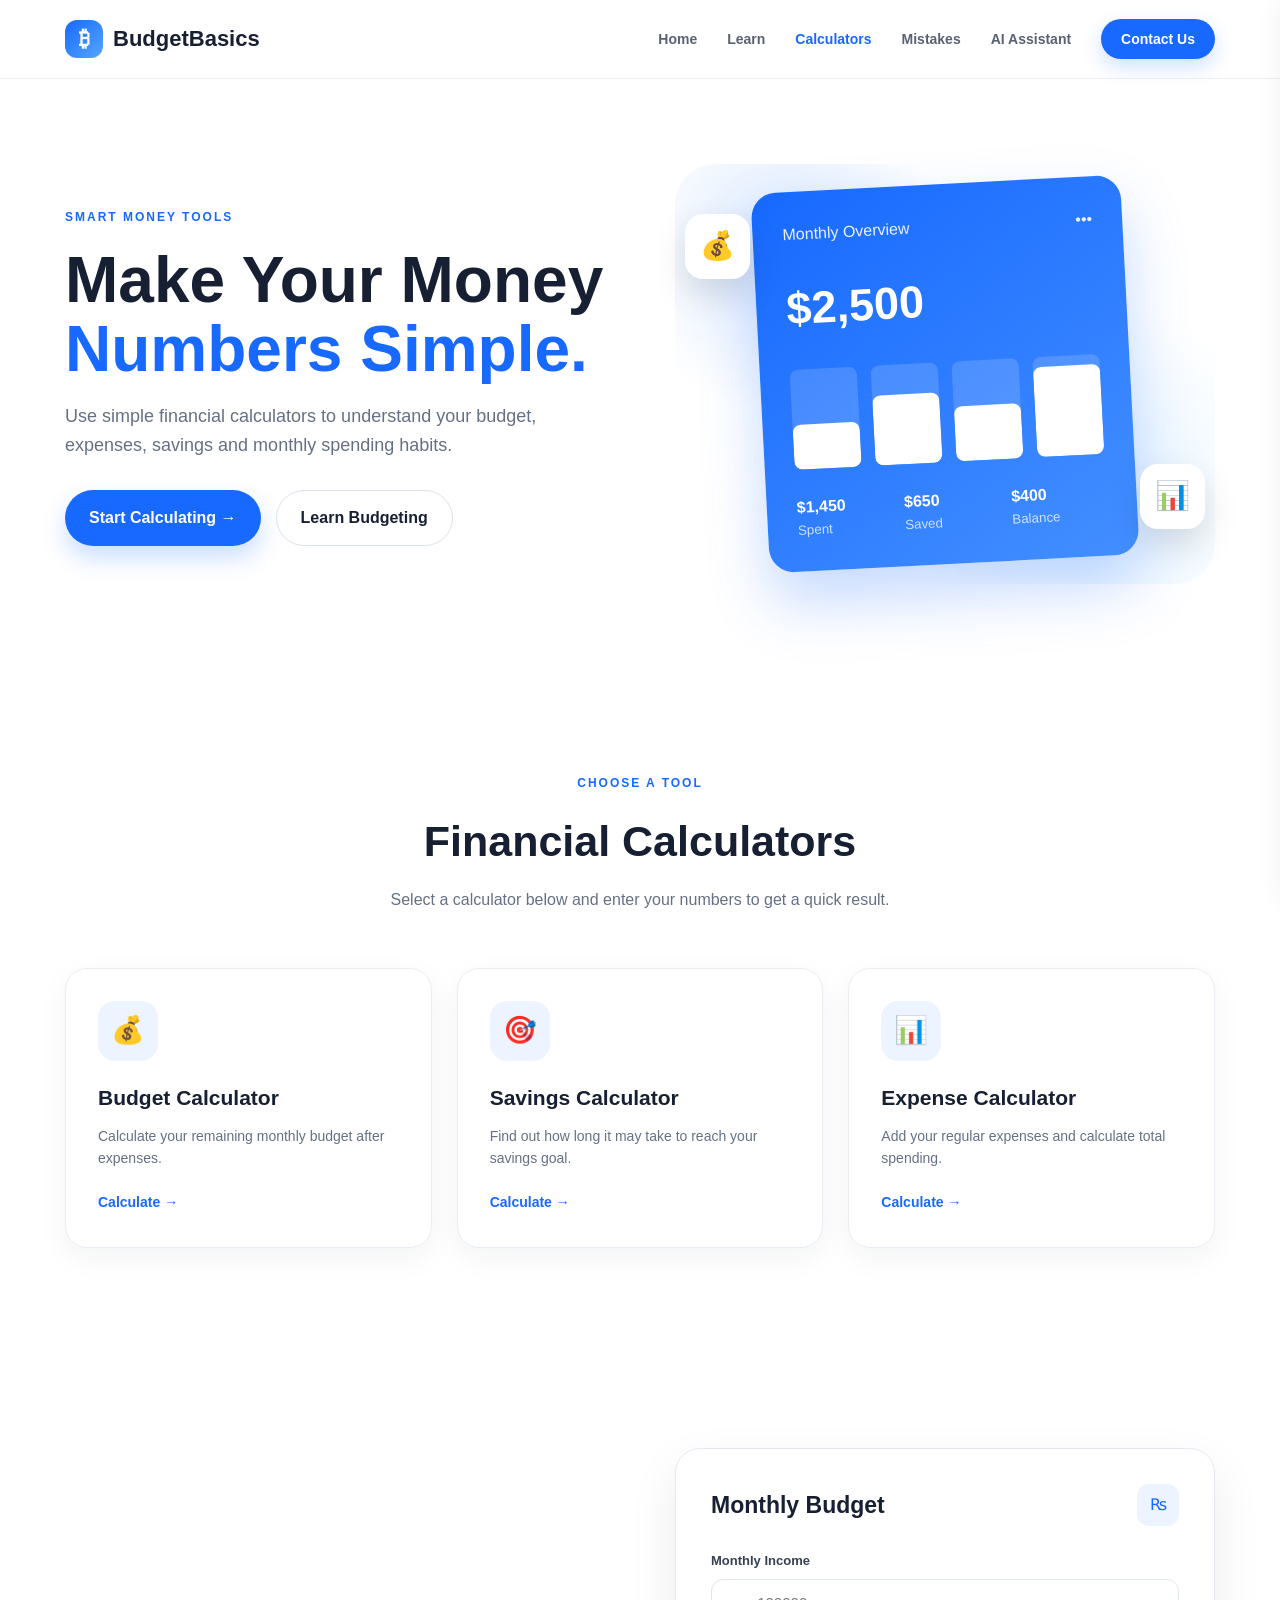
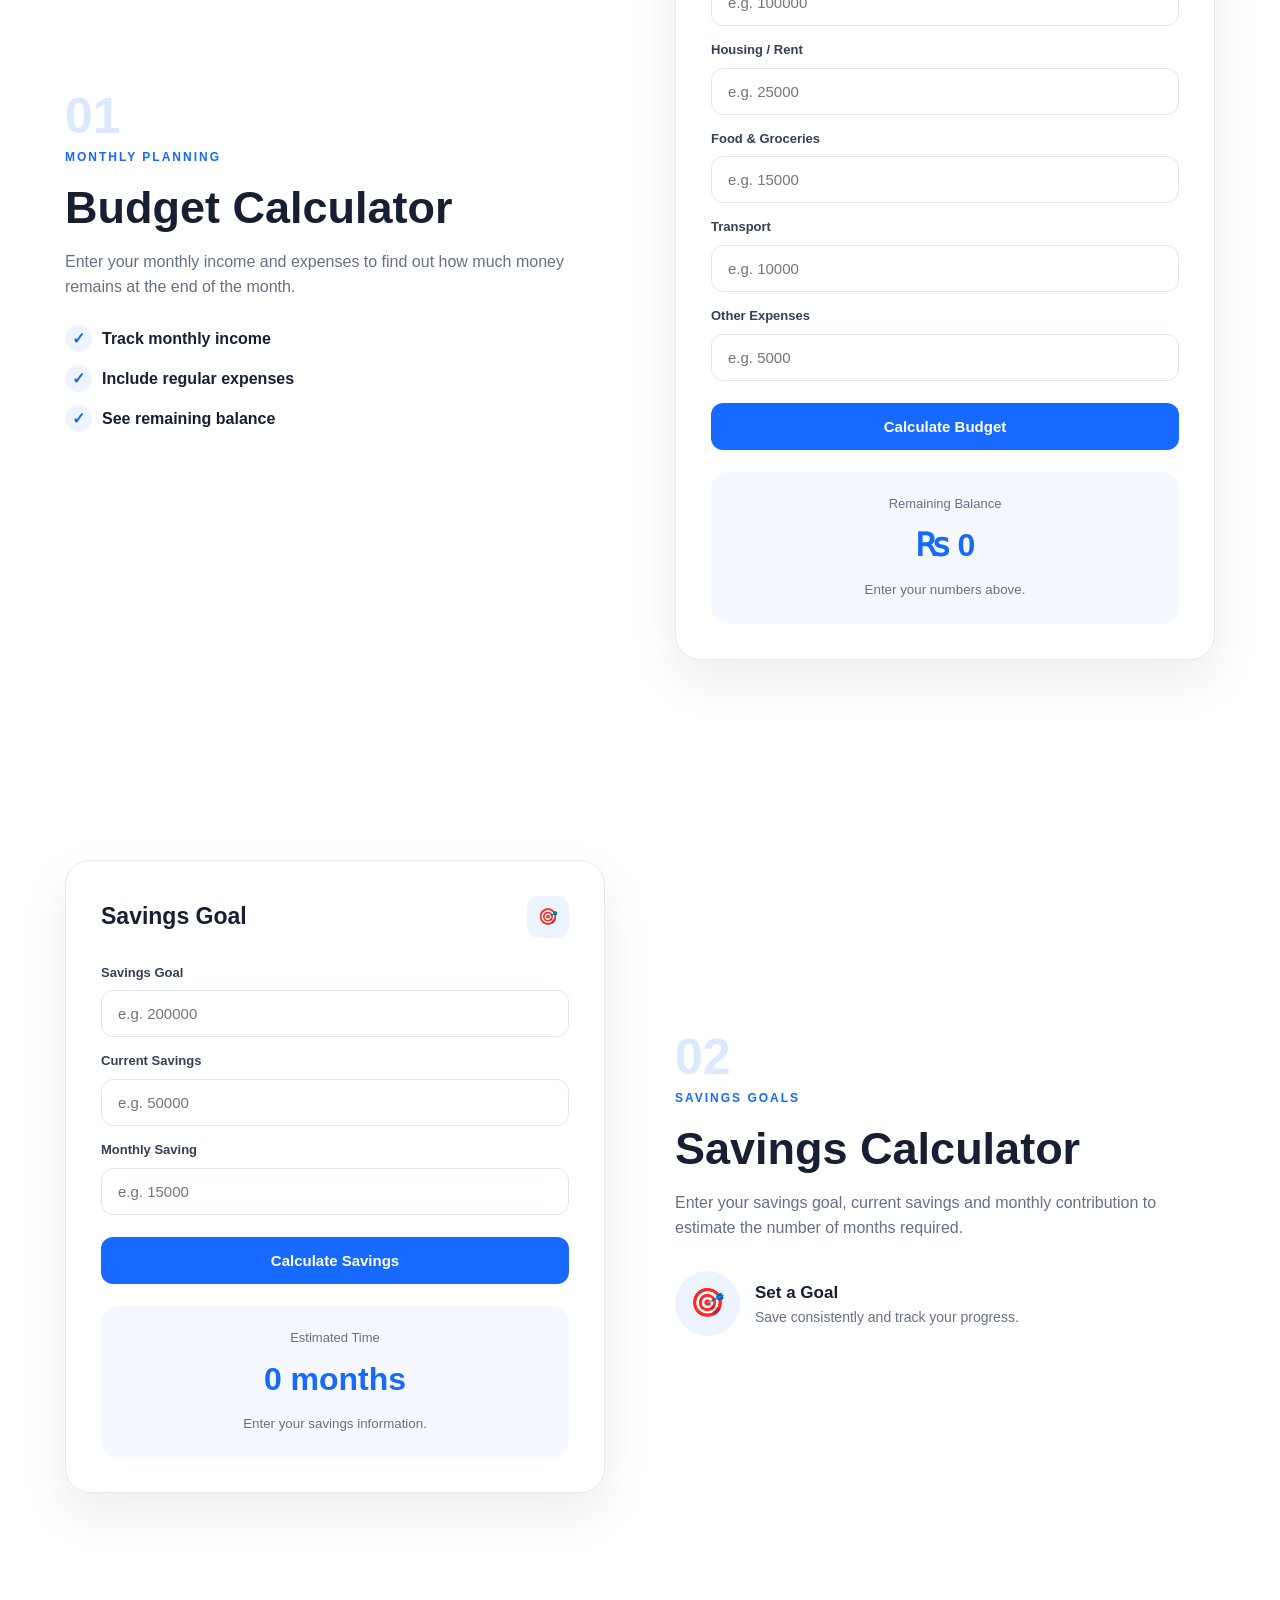
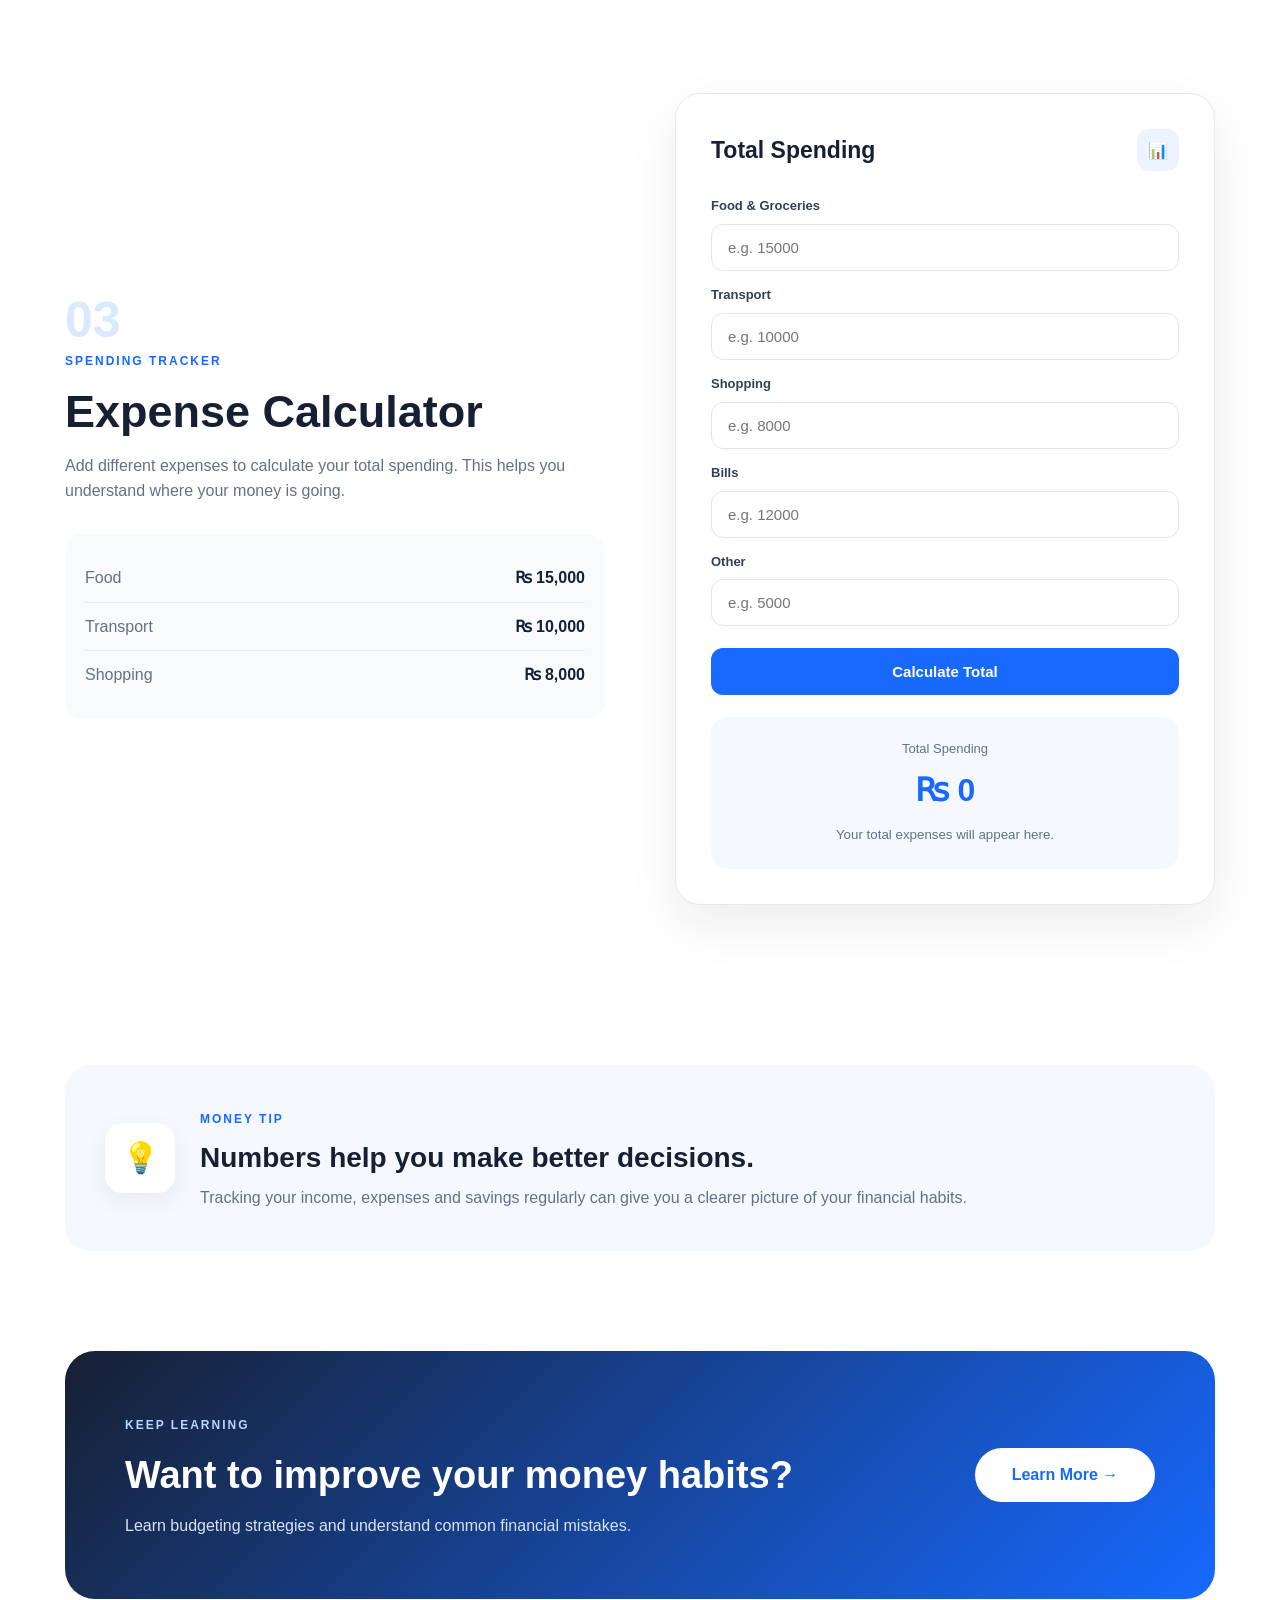
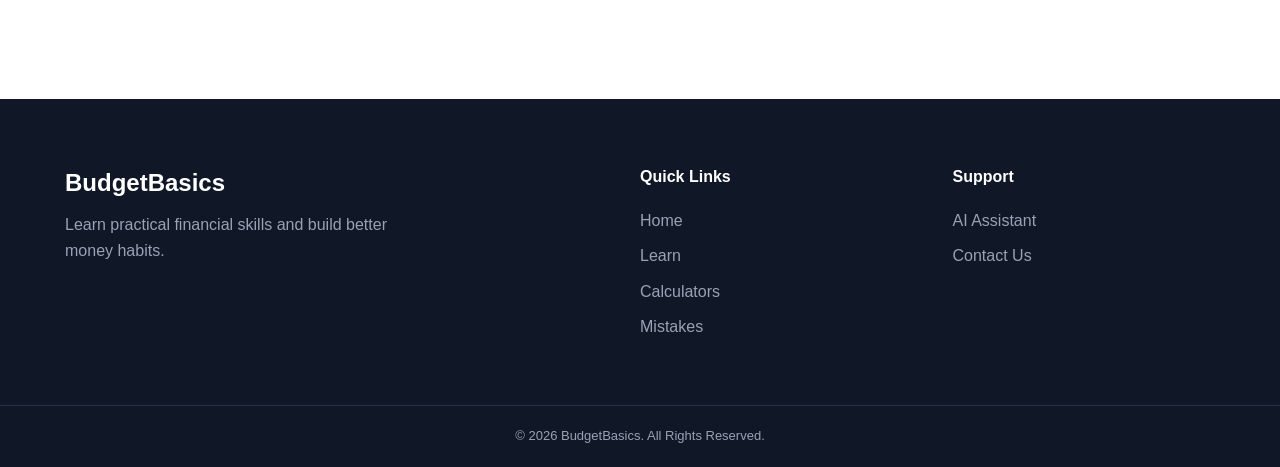
==== calculators.html @ d76d0cd7 "Add files via upload" ====
<!DOCTYPE html>
<html lang="en">
<head>
    <meta charset="UTF-8">
    <meta name="viewport" content="width=device-width, initial-scale=1.0">

    <title>Calculators | BudgetBasics</title>

    <link rel="stylesheet" href="calculators.css">
</head>

<body>

<!-- ================= NAVBAR ================= -->

<header class="header">

    <nav class="navbar">

        <a href="index.html" class="logo">
            <span class="logo-icon">₿</span>
            <span>BudgetBasics</span>
        </a>

        <ul class="nav-links">

            <li>
                <a href="index.html">Home</a>
            </li>

            <li>
                <a href="learn.html">Learn</a>
            </li>

            <li>
                <a href="calculators.html" class="active">Calculators</a>
            </li>

            <li>
                <a href="mistakes.html">Mistakes</a>
            </li>

            <li>
                <a href="ai-assistant.html">AI Assistant</a>
            </li>

            <li>
                <a href="contact.html" class="nav-btn">
                    Contact Us
                </a>
            </li>

        </ul>

        <button class="menu-toggle" id="menuToggle">
            ☰
        </button>

    </nav>

</header>


<!-- ================= MOBILE SIDEBAR ================= -->

<div class="sidebar-overlay" id="sidebarOverlay"></div>

<aside class="sidebar" id="sidebar">

    <div class="sidebar-header">

        <h2>BudgetBasics</h2>

        <button id="closeSidebar">
            ×
        </button>

    </div>

    <ul class="sidebar-links">

        <li>
            <a href="index.html">
                <span>Home</span>
                <span>›</span>
            </a>
        </li>

        <li>
            <a href="learn.html">
                <span>Learn Budgeting</span>
                <span>›</span>
            </a>
        </li>

        <li>
            <a href="calculators.html">
                <span>Calculators</span>
                <span>›</span>
            </a>
        </li>

        <li>
            <a href="mistakes.html">
                <span>Money Mistakes</span>
                <span>›</span>
            </a>
        </li>

        <li>
            <a href="ai-assistant.html">
                <span>AI Assistant</span>
                <span>›</span>
            </a>
        </li>

        <li>
            <a href="contact.html">
                <span>Contact Us</span>
                <span>›</span>
            </a>
        </li>

    </ul>

</aside>


<!-- ================= HERO ================= -->

<section class="calculator-hero">

    <div class="hero-text">

        <span class="eyebrow">
            SMART MONEY TOOLS
        </span>

        <h1>
            Make Your Money
            <span>Numbers Simple.</span>
        </h1>

        <p>
            Use simple financial calculators to understand your
            budget, expenses, savings and monthly spending habits.
        </p>

        <div class="hero-buttons">

            <a href="#budgetCalculator" class="primary-btn">
                Start Calculating →
            </a>

            <a href="learn.html" class="secondary-btn">
                Learn Budgeting
            </a>

        </div>

    </div>


    <div class="hero-visual">

        <div class="calculator-card">

            <div class="calc-top">
                <span>Monthly Overview</span>
                <span>•••</span>
            </div>

            <div class="calc-amount">
                $2,500
            </div>

            <div class="mini-bars">

                <div>
                    <span></span>
                </div>

                <div>
                    <span></span>
                </div>

                <div>
                    <span></span>
                </div>

                <div>
                    <span></span>
                </div>

            </div>

            <div class="calc-summary">

                <div>
                    <strong>$1,450</strong>
                    <small>Spent</small>
                </div>

                <div>
                    <strong>$650</strong>
                    <small>Saved</small>
                </div>

                <div>
                    <strong>$400</strong>
                    <small>Balance</small>
                </div>

            </div>

        </div>

        <div class="floating-icon icon-one">
            💰
        </div>

        <div class="floating-icon icon-two">
            📊
        </div>

    </div>

</section>


<!-- ================= CALCULATOR NAV ================= -->

<section class="calculator-intro">

    <div class="section-title">

        <span>CHOOSE A TOOL</span>

        <h2>
            Financial Calculators
        </h2>

        <p>
            Select a calculator below and enter your numbers
            to get a quick result.
        </p>

    </div>


    <div class="tool-grid">

        <a href="#budgetCalculator" class="tool-card">

            <div class="tool-icon">
                💰
            </div>

            <h3>Budget Calculator</h3>

            <p>
                Calculate your remaining monthly budget after expenses.
            </p>

            <span>Calculate →</span>

        </a>


        <a href="#savingsCalculator" class="tool-card">

            <div class="tool-icon">
                🎯
            </div>

            <h3>Savings Calculator</h3>

            <p>
                Find out how long it may take to reach your savings goal.
            </p>

            <span>Calculate →</span>

        </a>


        <a href="#expenseCalculator" class="tool-card">

            <div class="tool-icon">
                📊
            </div>

            <h3>Expense Calculator</h3>

            <p>
                Add your regular expenses and calculate total spending.
            </p>

            <span>Calculate →</span>

        </a>

    </div>

</section>


<!-- ================= BUDGET CALCULATOR ================= -->

<section class="calculator-section" id="budgetCalculator">

    <div class="calculator-info">

        <span class="number">
            01
        </span>

        <span class="category">
            MONTHLY PLANNING
        </span>

        <h2>
            Budget Calculator
        </h2>

        <p>
            Enter your monthly income and expenses to find out
            how much money remains at the end of the month.
        </p>

        <div class="info-points">

            <div>
                <span>✓</span>
                Track monthly income
            </div>

            <div>
                <span>✓</span>
                Include regular expenses
            </div>

            <div>
                <span>✓</span>
                See remaining balance
            </div>

        </div>

    </div>


    <div class="calculator-box">

        <div class="box-heading">
            <h3>Monthly Budget</h3>
            <span>₨</span>
        </div>


        <label>
            Monthly Income
        </label>

        <input
            type="number"
            id="income"
            placeholder="e.g. 100000"
            min="0"
        >


        <label>
            Housing / Rent
        </label>

        <input
            type="number"
            id="housing"
            placeholder="e.g. 25000"
            min="0"
        >


        <label>
            Food & Groceries
        </label>

        <input
            type="number"
            id="food"
            placeholder="e.g. 15000"
            min="0"
        >


        <label>
            Transport
        </label>

        <input
            type="number"
            id="transport"
            placeholder="e.g. 10000"
            min="0"
        >


        <label>
            Other Expenses
        </label>

        <input
            type="number"
            id="other"
            placeholder="e.g. 5000"
            min="0"
        >


        <button class="calculate-btn" id="budgetBtn">
            Calculate Budget
        </button>


        <div class="result-box" id="budgetResult">

            <span>Remaining Balance</span>

            <strong id="remainingAmount">
                ₨ 0
            </strong>

            <small id="budgetMessage">
                Enter your numbers above.
            </small>

        </div>

    </div>

</section>


<!-- ================= SAVINGS CALCULATOR ================= -->

<section class="calculator-section reverse" id="savingsCalculator">

    <div class="calculator-info">

        <span class="number">
            02
        </span>

        <span class="category">
            SAVINGS GOALS
        </span>

        <h2>
            Savings Calculator
        </h2>

        <p>
            Enter your savings goal, current savings and monthly
            contribution to estimate the number of months required.
        </p>

        <div class="goal-display">

            <div class="goal-circle">
                🎯
            </div>

            <div>
                <strong>Set a Goal</strong>
                <p>
                    Save consistently and track your progress.
                </p>
            </div>

        </div>

    </div>


    <div class="calculator-box">

        <div class="box-heading">
            <h3>Savings Goal</h3>
            <span>🎯</span>
        </div>


        <label>
            Savings Goal
        </label>

        <input
            type="number"
            id="savingGoal"
            placeholder="e.g. 200000"
            min="0"
        >


        <label>
            Current Savings
        </label>

        <input
            type="number"
            id="currentSavings"
            placeholder="e.g. 50000"
            min="0"
        >


        <label>
            Monthly Saving
        </label>

        <input
            type="number"
            id="monthlySaving"
            placeholder="e.g. 15000"
            min="0"
        >


        <button class="calculate-btn" id="savingBtn">
            Calculate Savings
        </button>


        <div class="result-box">

            <span>Estimated Time</span>

            <strong id="savingResult">
                0 months
            </strong>

            <small id="savingMessage">
                Enter your savings information.
            </small>

        </div>

    </div>

</section>


<!-- ================= EXPENSE CALCULATOR ================= -->

<section class="calculator-section" id="expenseCalculator">

    <div class="calculator-info">

        <span class="number">
            03
        </span>

        <span class="category">
            SPENDING TRACKER
        </span>

        <h2>
            Expense Calculator
        </h2>

        <p>
            Add different expenses to calculate your total spending.
            This helps you understand where your money is going.
        </p>

        <div class="expense-preview">

            <div>
                <span>Food</span>
                <strong>₨ 15,000</strong>
            </div>

            <div>
                <span>Transport</span>
                <strong>₨ 10,000</strong>
            </div>

            <div>
                <span>Shopping</span>
                <strong>₨ 8,000</strong>
            </div>

        </div>

    </div>


    <div class="calculator-box">

        <div class="box-heading">

            <h3>Total Spending</h3>

            <span>📊</span>

        </div>


        <label>
            Food & Groceries
        </label>

        <input
            type="number"
            class="expense-input"
            placeholder="e.g. 15000"
            min="0"
        >


        <label>
            Transport
        </label>

        <input
            type="number"
            class="expense-input"
            placeholder="e.g. 10000"
            min="0"
        >


        <label>
            Shopping
        </label>

        <input
            type="number"
            class="expense-input"
            placeholder="e.g. 8000"
            min="0"
        >


        <label>
            Bills
        </label>

        <input
            type="number"
            class="expense-input"
            placeholder="e.g. 12000"
            min="0"
        >


        <label>
            Other
        </label>

        <input
            type="number"
            class="expense-input"
            placeholder="e.g. 5000"
            min="0"
        >


        <button class="calculate-btn" id="expenseBtn">
            Calculate Total
        </button>


        <div class="result-box">

            <span>Total Spending</span>

            <strong id="expenseResult">
                ₨ 0
            </strong>

            <small>
                Your total expenses will appear here.
            </small>

        </div>

    </div>

</section>


<!-- ================= MONEY TIP ================= -->

<section class="money-tip">

    <div class="tip-icon">
        💡
    </div>

    <div>

        <span>MONEY TIP</span>

        <h2>
            Numbers help you make better decisions.
        </h2>

        <p>
            Tracking your income, expenses and savings regularly
            can give you a clearer picture of your financial habits.
        </p>

    </div>

</section>


<!-- ================= CTA ================= -->

<section class="cta-section">

    <div>

        <span>KEEP LEARNING</span>

        <h2>
            Want to improve your money habits?
        </h2>

        <p>
            Learn budgeting strategies and understand common
            financial mistakes.
        </p>

    </div>

    <a href="mistakes.html" class="cta-button">
        Learn More →
    </a>

</section>


<!-- ================= FOOTER ================= -->

<footer class="footer">

    <div class="footer-content">

        <div class="footer-brand">

            <h2>BudgetBasics</h2>

            <p>
                Learn practical financial skills and build
                better money habits.
            </p>

        </div>


        <div class="footer-links">

            <h4>Quick Links</h4>

            <a href="index.html">Home</a>
            <a href="learn.html">Learn</a>
            <a href="calculators.html">Calculators</a>
            <a href="mistakes.html">Mistakes</a>

        </div>


        <div class="footer-links">

            <h4>Support</h4>

            <a href="ai-assistant.html">AI Assistant</a>
            <a href="contact.html">Contact Us</a>

        </div>

    </div>


    <div class="footer-bottom">
        © 2026 BudgetBasics. All Rights Reserved.
    </div>

</footer>


<script src="calculators.js"></script>

</body>
</html>
---- calculators.css ----
* {
    margin: 0;
    padding: 0;
    box-sizing: border-box;
}

html {
    scroll-behavior: smooth;
}

body {
    font-family: Arial, Helvetica, sans-serif;
    color: #172033;
    background: #ffffff;
    line-height: 1.6;
}

a {
    text-decoration: none;
    color: inherit;
}

button,
input {
    font-family: inherit;
}


/* ================= NAVBAR ================= */

.header {
    position: sticky;
    top: 0;
    z-index: 1000;

    background: rgba(255,255,255,0.96);
    border-bottom: 1px solid #edf0f5;

    backdrop-filter: blur(12px);
}

.navbar {
    max-width: 1200px;
    height: 78px;
    margin: auto;
    padding: 0 25px;

    display: flex;
    align-items: center;
    justify-content: space-between;
}

.logo {
    display: flex;
    align-items: center;
    gap: 10px;

    font-size: 22px;
    font-weight: 800;
}

.logo-icon {
    width: 38px;
    height: 38px;

    display: flex;
    align-items: center;
    justify-content: center;

    border-radius: 12px;

    background: linear-gradient(135deg, #1769ff, #55a6ff);
    color: white;
}

.nav-links {
    list-style: none;

    display: flex;
    align-items: center;
    gap: 30px;
}

.nav-links a {
    color: #596273;
    font-size: 14px;
    font-weight: 600;

    transition: 0.3s;
}

.nav-links a:hover,
.nav-links .active {
    color: #1769ff;
}

.nav-btn {
    background: #1769ff;
    color: white !important;

    padding: 12px 20px;
    border-radius: 25px;

    box-shadow: 0 8px 20px rgba(23,105,255,.2);
}

.menu-toggle {
    display: none;

    width: 42px;
    height: 42px;

    border: none;
    border-radius: 10px;

    background: #f1f5fb;

    font-size: 22px;
    cursor: pointer;
}


/* ================= SIDEBAR ================= */

.sidebar-overlay {
    display: none;

    position: fixed;
    inset: 0;

    background: rgba(0,0,0,.45);

    z-index: 1500;
}

.sidebar {
    position: fixed;
    top: 0;
    right: -320px;

    width: 300px;
    height: 100vh;

    padding: 25px;

    background: white;

    z-index: 2000;

    box-shadow: -10px 0 30px rgba(0,0,0,.12);

    transition: .35s;
}

.sidebar.active {
    right: 0;
}

.sidebar-overlay.active {
    display: block;
}

.sidebar-header {
    display: flex;
    justify-content: space-between;
    align-items: center;

    margin-bottom: 30px;
}

.sidebar-header h2 {
    color: #1769ff;
}

.sidebar-header button {
    border: none;

    width: 40px;
    height: 40px;

    border-radius: 50%;

    background: #f1f4f8;

    font-size: 25px;
    cursor: pointer;
}

.sidebar-links {
    list-style: none;
}

.sidebar-links li {
    border-bottom: 1px solid #edf0f5;
}

.sidebar-links a {
    display: flex;
    justify-content: space-between;

    padding: 18px 5px;

    font-weight: 600;
}


/* ================= HERO ================= */

.calculator-hero {
    max-width: 1200px;
    margin: auto;

    min-height: 590px;

    padding: 80px 25px;

    display: grid;
    grid-template-columns: 1fr 1fr;

    align-items: center;

    gap: 70px;
}

.eyebrow,
.section-title span,
.category,
.money-tip span,
.cta-section span {
    color: #1769ff;

    font-size: 12px;
    font-weight: 800;

    letter-spacing: 2px;
}

.hero-text h1 {
    font-size: clamp(43px, 5vw, 68px);

    line-height: 1.08;

    margin: 18px 0;
}

.hero-text h1 span {
    color: #1769ff;
    display: block;
}

.hero-text > p {
    max-width: 560px;

    color: #667085;

    font-size: 18px;

    margin-bottom: 30px;
}

.hero-buttons {
    display: flex;
    gap: 15px;
    flex-wrap: wrap;
}

.primary-btn,
.secondary-btn,
.cta-button {
    display: inline-flex;
    align-items: center;
    justify-content: center;

    padding: 14px 24px;

    border-radius: 30px;

    font-weight: 700;

    transition: .3s;
}

.primary-btn {
    color: white;
    background: #1769ff;

    box-shadow: 0 12px 25px rgba(23,105,255,.22);
}

.primary-btn:hover {
    transform: translateY(-3px);
    background: #0f58d8;
}

.secondary-btn {
    border: 1px solid #dce2eb;
}

.secondary-btn:hover {
    color: #1769ff;
    border-color: #1769ff;
}


/* ================= HERO CARD ================= */

.hero-visual {
    min-height: 420px;

    display: flex;
    align-items: center;
    justify-content: center;

    position: relative;

    border-radius: 40px;

    background:
        radial-gradient(circle at 20% 20%, #dceaff, transparent 30%),
        radial-gradient(circle at 80% 80%, #e7f5ff, transparent 35%);
}

.calculator-card {
    width: 370px;

    padding: 30px;

    color: white;

    border-radius: 25px;

    background: linear-gradient(145deg, #1769ff, #438fff);

    box-shadow: 0 30px 60px rgba(23,105,255,.25);

    transform: rotate(-3deg);
}

.calc-top {
    display: flex;
    justify-content: space-between;

    opacity: .9;
}

.calc-amount {
    font-size: 45px;
    font-weight: 800;

    margin: 25px 0;
}

.mini-bars {
    height: 100px;

    display: flex;
    align-items: end;

    gap: 14px;
}

.mini-bars div {
    flex: 1;
    height: 100%;

    display: flex;
    align-items: end;

    background: rgba(255,255,255,.15);

    border-radius: 8px;
    overflow: hidden;
}

.mini-bars span {
    width: 100%;

    background: white;

    border-radius: 8px;
}

.mini-bars div:nth-child(1) span {
    height: 45%;
}

.mini-bars div:nth-child(2) span {
    height: 70%;
}

.mini-bars div:nth-child(3) span {
    height: 55%;
}

.mini-bars div:nth-child(4) span {
    height: 90%;
}

.calc-summary {
    display: grid;
    grid-template-columns: repeat(3,1fr);

    gap: 12px;

    margin-top: 25px;
}

.calc-summary div {
    display: flex;
    flex-direction: column;
}

.calc-summary small {
    opacity: .75;
}

.floating-icon {
    position: absolute;

    width: 65px;
    height: 65px;

    display: flex;
    align-items: center;
    justify-content: center;

    background: white;

    border-radius: 18px;

    box-shadow: 0 15px 35px rgba(0,0,0,.12);

    font-size: 28px;
}

.icon-one {
    top: 50px;
    left: 10px;
}

.icon-two {
    right: 10px;
    bottom: 55px;
}


/* ================= INTRO ================= */

.calculator-intro {
    max-width: 1200px;
    margin: auto;

    padding: 100px 25px;
}

.section-title {
    text-align: center;

    max-width: 700px;

    margin: 0 auto 55px;
}

.section-title h2 {
    font-size: 43px;
    margin: 12px 0;
}

.section-title p {
    color: #667085;
}

.tool-grid {
    display: grid;
    grid-template-columns: repeat(3,1fr);

    gap: 25px;
}

.tool-card {
    padding: 32px;

    border: 1px solid #e8edf4;

    border-radius: 22px;

    box-shadow: 0 10px 30px rgba(20,30,50,.05);

    transition: .3s;
}

.tool-card:hover {
    transform: translateY(-8px);

    border-color: #cfe0ff;

    box-shadow: 0 20px 45px rgba(20,30,50,.1);
}

.tool-icon {
    width: 60px;
    height: 60px;

    display: flex;
    align-items: center;
    justify-content: center;

    border-radius: 17px;

    background: #edf4ff;

    font-size: 27px;

    margin-bottom: 20px;
}

.tool-card h3 {
    font-size: 21px;

    margin-bottom: 10px;
}

.tool-card p {
    color: #667085;

    font-size: 14px;

    margin-bottom: 20px;
}

.tool-card > span {
    color: #1769ff;

    font-weight: 700;

    font-size: 14px;
}


/* ================= CALCULATOR SECTIONS ================= */

.calculator-section {
    max-width: 1200px;

    margin: auto;

    padding: 100px 25px;

    display: grid;

    grid-template-columns: 1fr 1fr;

    gap: 70px;

    align-items: center;
}

.calculator-section.reverse .calculator-info {
    order: 2;
}

.calculator-section.reverse .calculator-box {
    order: 1;
}

.number {
    display: block;

    font-size: 50px;

    color: #dbe9ff;

    font-weight: 900;
}

.category {
    display: block;

    margin-top: -8px;
}

.calculator-info h2 {
    font-size: 45px;

    line-height: 1.15;

    margin: 15px 0;
}

.calculator-info > p {
    color: #667085;

    max-width: 520px;

    margin-bottom: 25px;
}

.info-points {
    display: grid;

    gap: 13px;
}

.info-points div {
    display: flex;

    align-items: center;

    gap: 10px;

    font-weight: 600;
}

.info-points span {
    width: 27px;
    height: 27px;

    display: flex;
    align-items: center;
    justify-content: center;

    border-radius: 50%;

    color: #1769ff;
    background: #edf4ff;
}


/* ================= CALCULATOR BOX ================= */

.calculator-box {
    padding: 35px;

    border: 1px solid #e4e9f1;

    border-radius: 25px;

    background: white;

    box-shadow: 0 20px 50px rgba(20,30,50,.08);
}

.box-heading {
    display: flex;

    justify-content: space-between;

    align-items: center;

    margin-bottom: 25px;
}

.box-heading h3 {
    font-size: 23px;
}

.box-heading span {
    width: 42px;
    height: 42px;

    display: flex;
    align-items: center;
    justify-content: center;

    background: #edf4ff;

    border-radius: 12px;

    color: #1769ff;
}

.calculator-box label {
    display: block;

    margin: 14px 0 7px;

    color: #344054;

    font-size: 13px;

    font-weight: 700;
}

.calculator-box input {
    width: 100%;

    padding: 14px 16px;

    border: 1px solid #dfe5ee;

    border-radius: 12px;

    outline: none;

    font-size: 15px;

    transition: .25s;
}

.calculator-box input:focus {
    border-color: #1769ff;

    box-shadow: 0 0 0 4px rgba(23,105,255,.08);
}

.calculate-btn {
    width: 100%;

    border: none;

    padding: 15px;

    margin-top: 22px;

    border-radius: 12px;

    background: #1769ff;

    color: white;

    font-size: 15px;

    font-weight: 700;

    cursor: pointer;

    transition: .3s;
}

.calculate-btn:hover {
    background: #0e58d8;

    transform: translateY(-2px);
}

.result-box {
    margin-top: 22px;

    padding: 22px;

    border-radius: 17px;

    background: #f5f9ff;

    text-align: center;
}

.result-box span {
    display: block;

    color: #667085;

    font-size: 13px;
}

.result-box strong {
    display: block;

    color: #1769ff;

    font-size: 32px;

    margin: 5px 0;
}

.result-box small {
    color: #667085;
}


/* ================= GOAL DISPLAY ================= */

.goal-display {
    display: flex;

    align-items: center;

    gap: 15px;

    margin-top: 30px;
}

.goal-circle {
    width: 65px;
    height: 65px;

    display: flex;
    align-items: center;
    justify-content: center;

    background: #edf4ff;

    border-radius: 50%;

    font-size: 28px;
}

.goal-display strong {
    font-size: 17px;
}

.goal-display p {
    color: #667085;

    font-size: 14px;
}


/* ================= EXPENSE PREVIEW ================= */

.expense-preview {
    margin-top: 30px;

    padding: 20px;

    border-radius: 18px;

    background: #f8fafc;
}

.expense-preview div {
    display: flex;

    justify-content: space-between;

    padding: 11px 0;

    border-bottom: 1px solid #e7ebf0;
}

.expense-preview div:last-child {
    border-bottom: none;
}

.expense-preview span {
    color: #667085;
}

.expense-preview strong {
    color: #172033;
}


/* ================= MONEY TIP ================= */

.money-tip {
    max-width: 1150px;

    margin: 60px auto 100px;

    padding: 40px;

    display: flex;

    align-items: center;

    gap: 25px;

    border-radius: 25px;

    background: #f5f9ff;
}

.tip-icon {
    min-width: 70px;
    height: 70px;

    display: flex;
    align-items: center;
    justify-content: center;

    background: white;

    border-radius: 18px;

    font-size: 30px;

    box-shadow: 0 8px 25px rgba(0,0,0,.06);
}

.money-tip h2 {
    margin: 5px 0;

    font-size: 28px;
}

.money-tip p {
    color: #667085;
}


/* ================= CTA ================= */

.cta-section {
    max-width: 1150px;

    margin: 0 auto 100px;

    padding: 60px;

    display: flex;

    align-items: center;

    justify-content: space-between;

    gap: 30px;

    border-radius: 30px;

    color: white;

    background: linear-gradient(135deg,#172033,#1769ff);
}

.cta-section span {
    color: #b9d4ff;
}

.cta-section h2 {
    font-size: 38px;

    margin: 8px 0;
}

.cta-section p {
    color: #d8e4f7;
}

.cta-button {
    background: white;

    color: #1769ff;

    min-width: 180px;
}

.cta-button:hover {
    transform: translateY(-3px);
}


/* ================= FOOTER ================= */

.footer {
    background: #101827;

    color: white;
}

.footer-content {
    max-width: 1200px;

    margin: auto;

    padding: 65px 25px;

    display: grid;

    grid-template-columns: 2fr 1fr 1fr;

    gap: 50px;
}

.footer-brand h2 {
    margin-bottom: 10px;
}

.footer-brand p {
    color: #98a2b3;

    max-width: 350px;
}

.footer-links {
    display: flex;

    flex-direction: column;

    gap: 10px;
}

.footer-links h4 {
    margin-bottom: 8px;
}

.footer-links a {
    color: #98a2b3;

    transition: .3s;
}

.footer-links a:hover {
    color: white;

    transform: translateX(4px);
}

.footer-bottom {
    border-top: 1px solid #253044;

    padding: 20px;

    text-align: center;

    color: #98a2b3;

    font-size: 13px;
}


/* ================= RESPONSIVE ================= */

@media (max-width: 950px) {

    .nav-links {
        display: none;
    }

    .menu-toggle {
        display: block;
    }

    .calculator-hero {
        grid-template-columns: 1fr;
    }

    .tool-grid {
        grid-template-columns: 1fr;
    }

    .calculator-section {
        grid-template-columns: 1fr;
    }

    .calculator-section.reverse .calculator-info,
    .calculator-section.reverse .calculator-box {
        order: initial;
    }

    .cta-section {
        margin-left: 25px;
        margin-right: 25px;
    }

}


@media (max-width: 650px) {

    .calculator-hero {
        padding-top: 55px;
    }

    .hero-text h1 {
        font-size: 43px;
    }

    .hero-visual {
        min-height: 350px;
    }

    .calculator-card {
        width: 290px;
        padding: 22px;
    }

    .calc-amount {
        font-size: 35px;
    }

    .floating-icon {
        width: 50px;
        height: 50px;
        font-size: 22px;
    }

    .section-title h2,
    .calculator-info h2 {
        font-size: 34px;
    }

    .calculator-box {
        padding: 25px;
    }

    .money-tip {
        margin-left: 25px;
        margin-right: 25px;

        flex-direction: column;

        align-items: flex-start;
    }

    .cta-section {
        padding: 40px 25px;

        flex-direction: column;

        align-items: flex-start;
    }

    .cta-section h2 {
        font-size: 30px;
    }

    .footer-content {
        grid-template-columns: 1fr;
    }

}
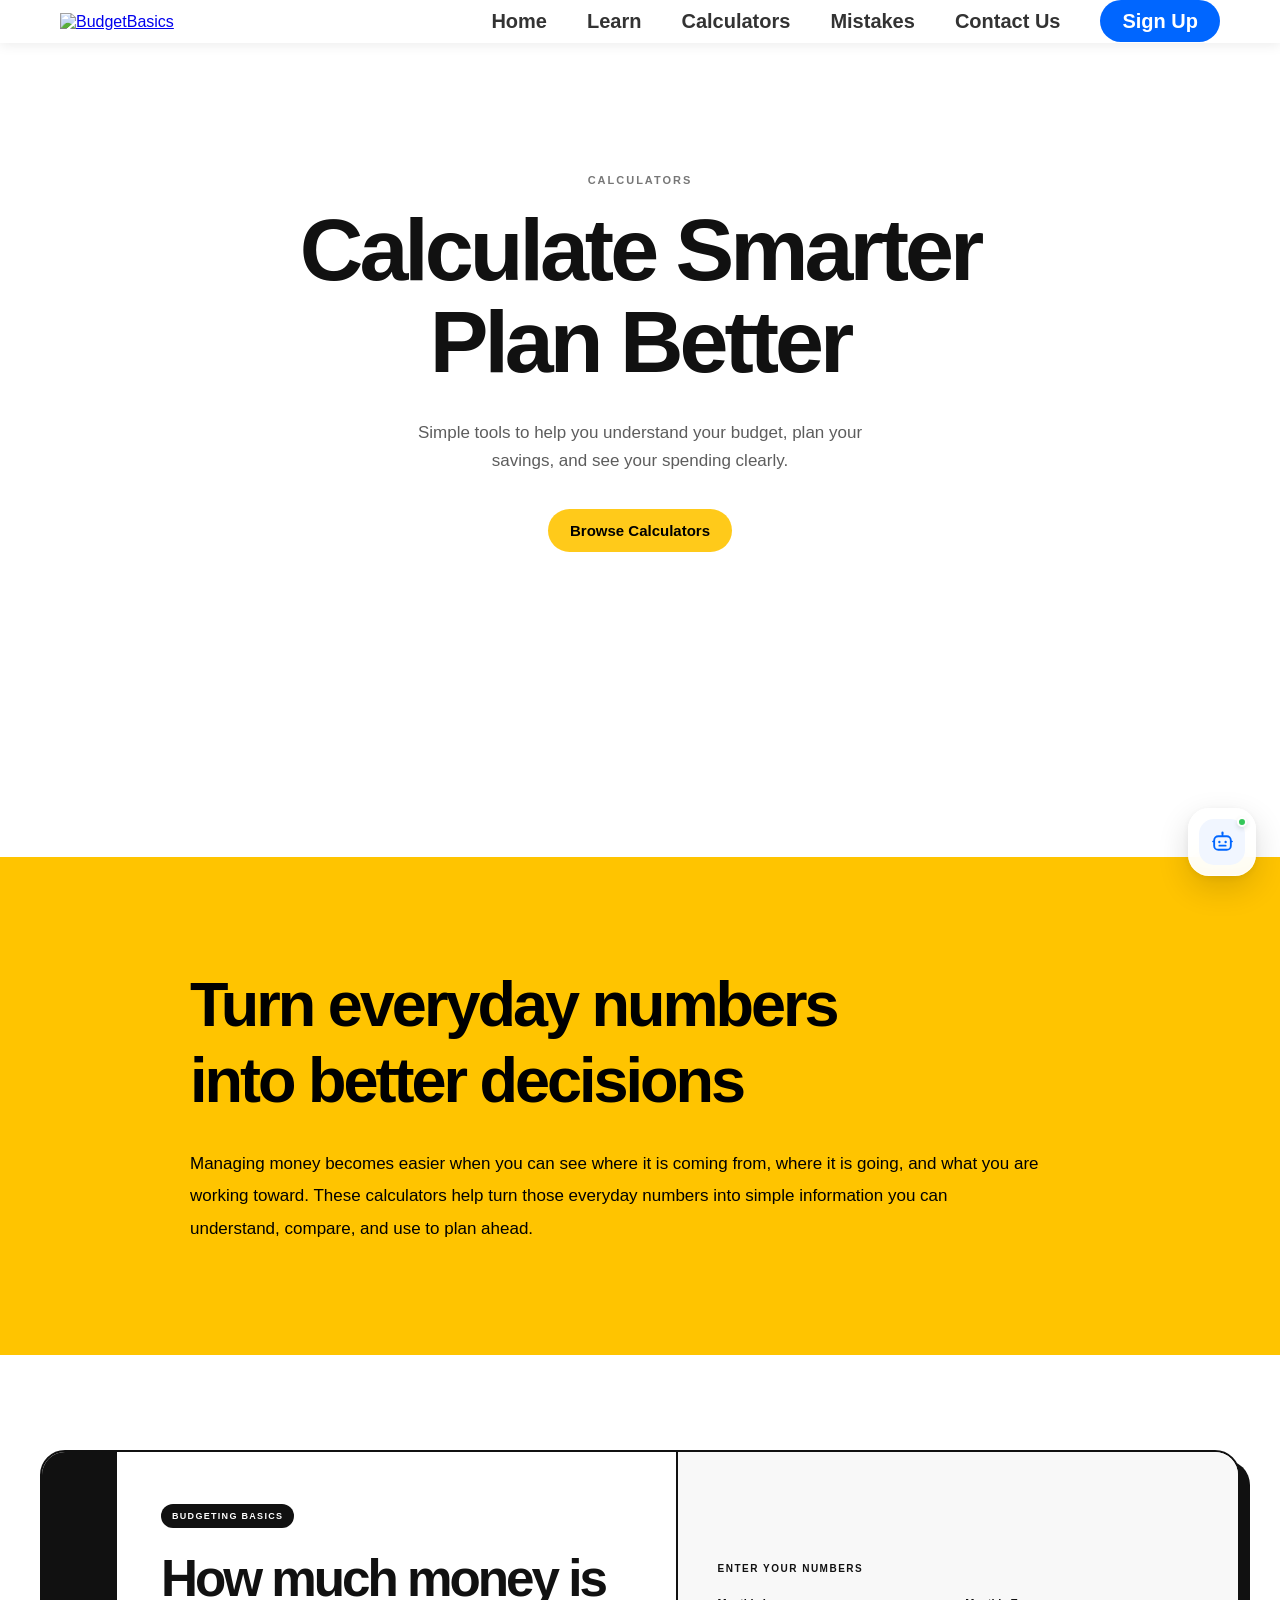
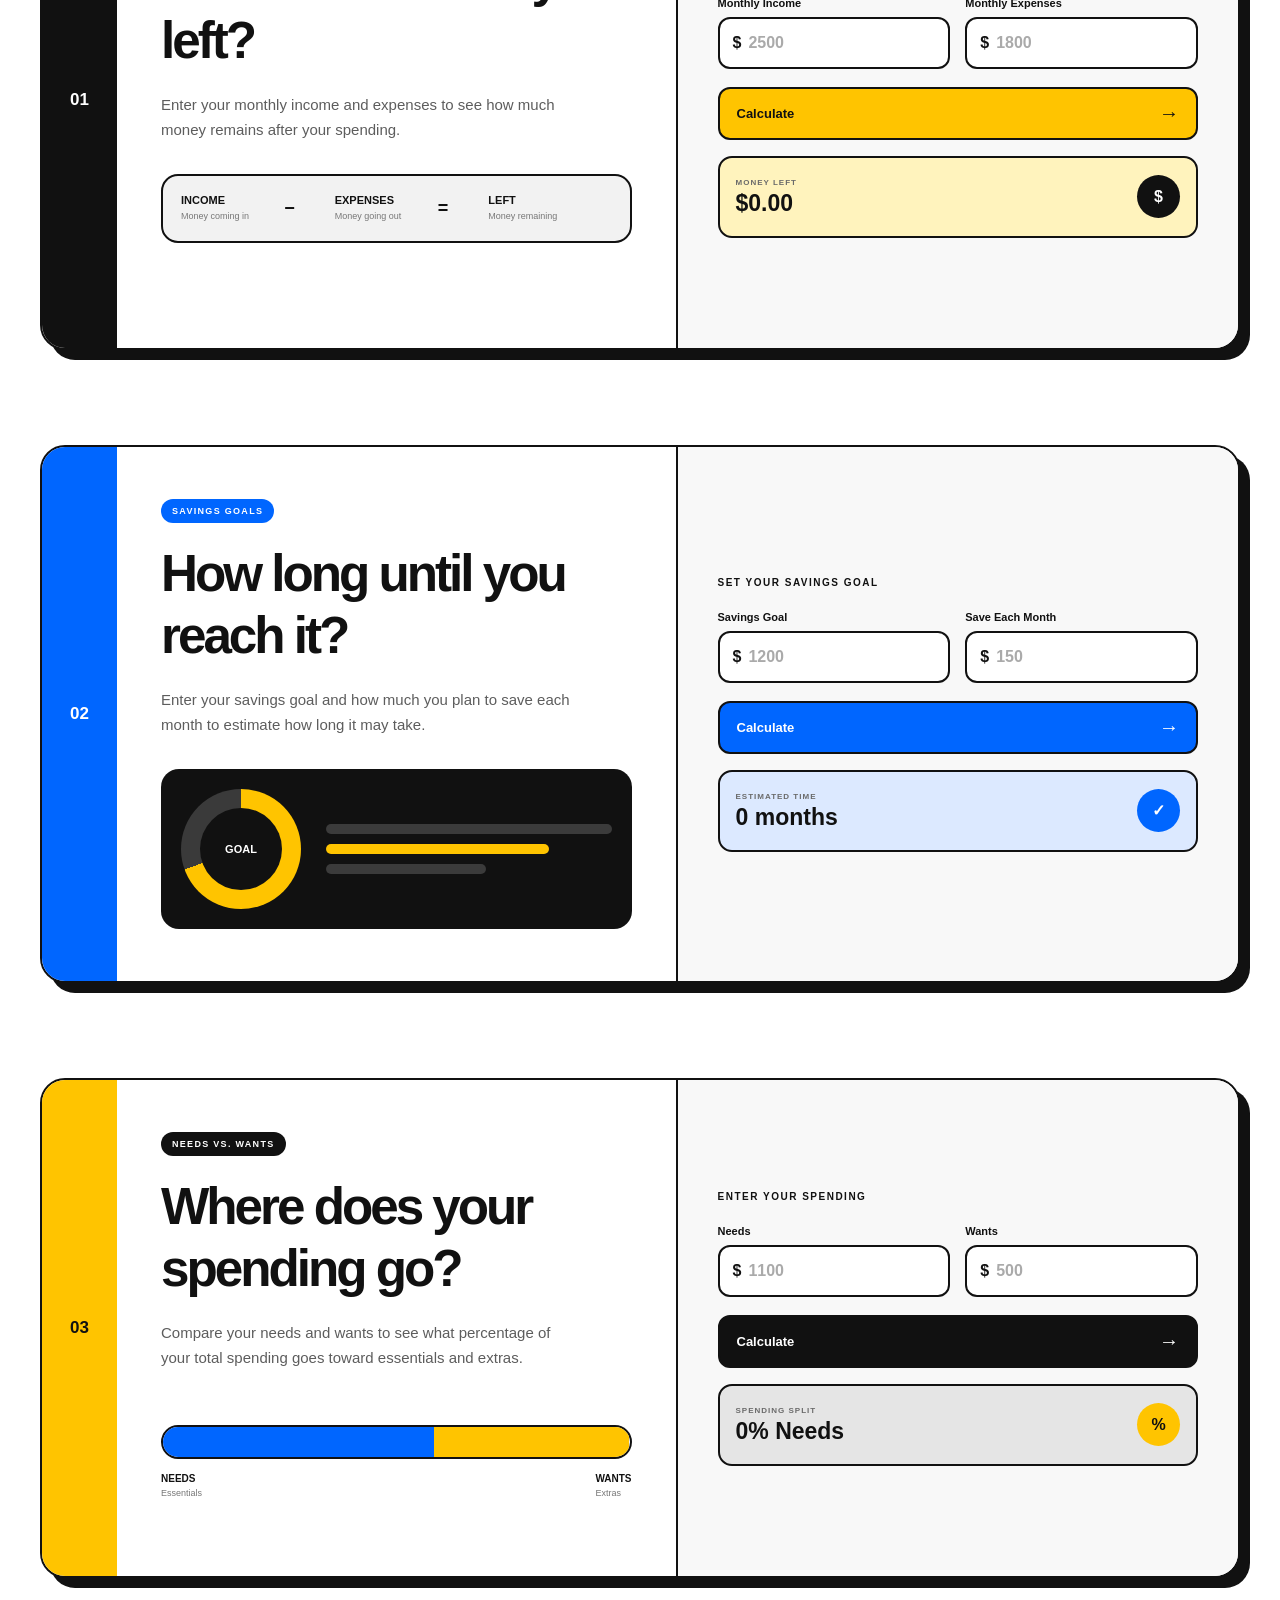
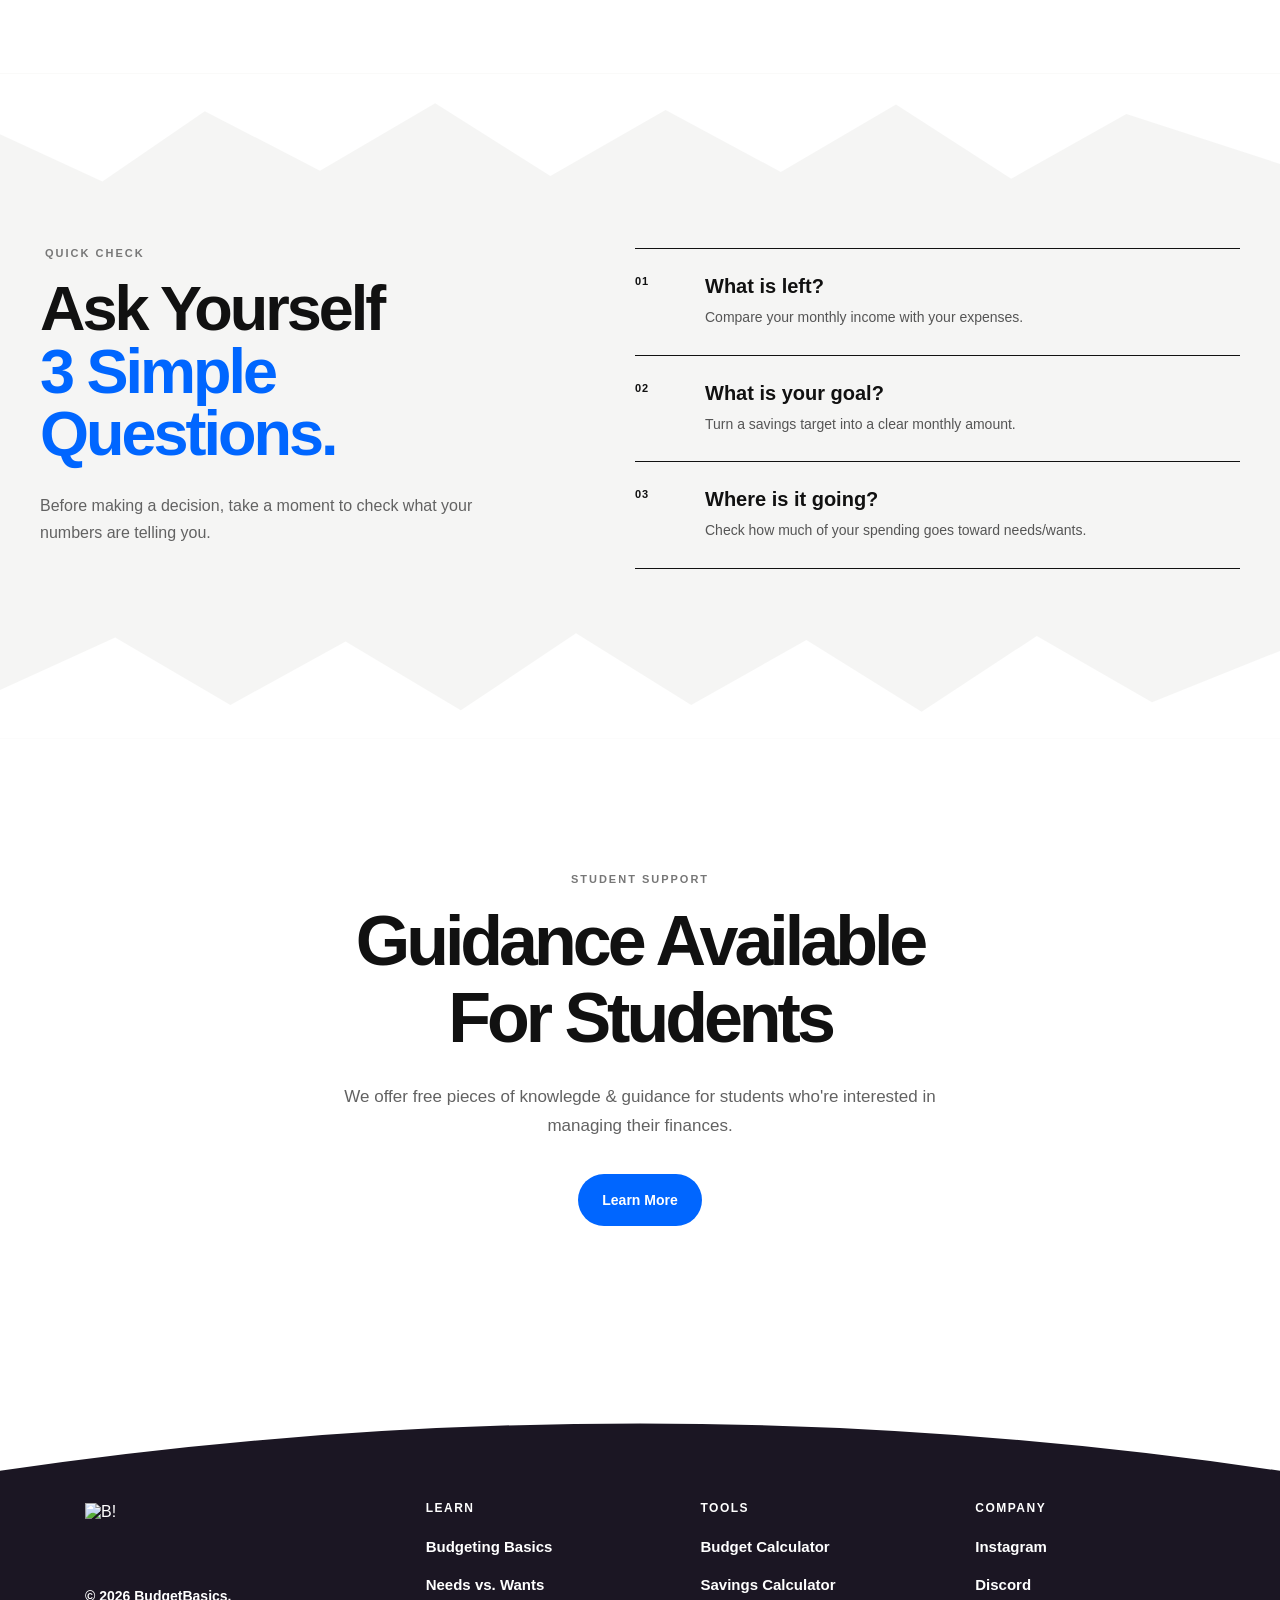
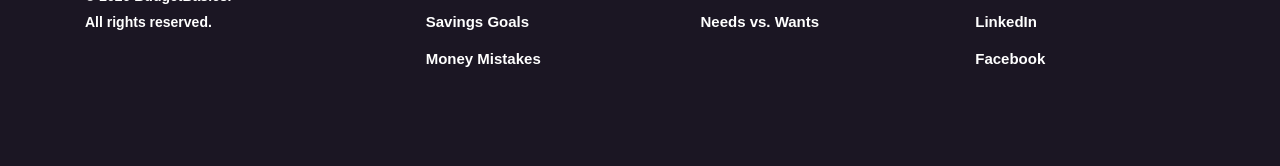
==== commit d6d7aa58: "Add files via upload" ====
--- a/calculators.html
+++ b/calculators.html
@@ -1,798 +1,1598 @@
-<!DOCTYPE html>
-<html lang="en">
-<head>
-    <meta charset="UTF-8">
-    <meta name="viewport" content="width=device-width, initial-scale=1.0">
-
-    <title>Calculators | BudgetBasics</title>
-
-    <link rel="stylesheet" href="calculators.css">
-</head>
-
-<body>
-
-<!-- ================= NAVBAR ================= -->
-
-<header class="header">
-
-    <nav class="navbar">
-
-        <a href="index.html" class="logo">
-            <span class="logo-icon">₿</span>
-            <span>BudgetBasics</span>
-        </a>
-
-        <ul class="nav-links">
-
-            <li>
-                <a href="index.html">Home</a>
-            </li>
-
-            <li>
-                <a href="learn.html">Learn</a>
-            </li>
-
-            <li>
-                <a href="calculators.html" class="active">Calculators</a>
-            </li>
-
-            <li>
-                <a href="mistakes.html">Mistakes</a>
-            </li>
-
-            <li>
-                <a href="ai-assistant.html">AI Assistant</a>
-            </li>
-
-            <li>
-                <a href="contact.html" class="nav-btn">
-                    Contact Us
-                </a>
-            </li>
-
-        </ul>
-
-        <button class="menu-toggle" id="menuToggle">
-            ☰
-        </button>
-
-    </nav>
-
-</header>
-
-
-<!-- ================= MOBILE SIDEBAR ================= -->
-
-<div class="sidebar-overlay" id="sidebarOverlay"></div>
-
-<aside class="sidebar" id="sidebar">
-
-    <div class="sidebar-header">
-
-        <h2>BudgetBasics</h2>
-
-        <button id="closeSidebar">
-            ×
-        </button>
-
-    </div>
-
-    <ul class="sidebar-links">
-
-        <li>
-            <a href="index.html">
-                <span>Home</span>
-                <span>›</span>
-            </a>
-        </li>
-
-        <li>
-            <a href="learn.html">
-                <span>Learn Budgeting</span>
-                <span>›</span>
-            </a>
-        </li>
-
-        <li>
-            <a href="calculators.html">
-                <span>Calculators</span>
-                <span>›</span>
-            </a>
-        </li>
-
-        <li>
-            <a href="mistakes.html">
-                <span>Money Mistakes</span>
-                <span>›</span>
-            </a>
-        </li>
-
-        <li>
-            <a href="ai-assistant.html">
-                <span>AI Assistant</span>
-                <span>›</span>
-            </a>
-        </li>
-
-        <li>
-            <a href="contact.html">
-                <span>Contact Us</span>
-                <span>›</span>
-            </a>
-        </li>
-
-    </ul>
-
-</aside>
-
-
-<!-- ================= HERO ================= -->
-
-<section class="calculator-hero">
-
-    <div class="hero-text">
-
-        <span class="eyebrow">
-            SMART MONEY TOOLS
-        </span>
-
-        <h1>
-            Make Your Money
-            <span>Numbers Simple.</span>
-        </h1>
-
-        <p>
-            Use simple financial calculators to understand your
-            budget, expenses, savings and monthly spending habits.
-        </p>
-
-        <div class="hero-buttons">
-
-            <a href="#budgetCalculator" class="primary-btn">
-                Start Calculating →
-            </a>
-
-            <a href="learn.html" class="secondary-btn">
-                Learn Budgeting
-            </a>
-
-        </div>
-
-    </div>
-
-
-    <div class="hero-visual">
-
-        <div class="calculator-card">
-
-            <div class="calc-top">
-                <span>Monthly Overview</span>
-                <span>•••</span>
-            </div>
-
-            <div class="calc-amount">
-                $2,500
-            </div>
-
-            <div class="mini-bars">
-
-                <div>
-                    <span></span>
-                </div>
-
-                <div>
-                    <span></span>
-                </div>
-
-                <div>
-                    <span></span>
-                </div>
-
-                <div>
-                    <span></span>
-                </div>
-
-            </div>
-
-            <div class="calc-summary">
-
-                <div>
-                    <strong>$1,450</strong>
-                    <small>Spent</small>
-                </div>
-
-                <div>
-                    <strong>$650</strong>
-                    <small>Saved</small>
-                </div>
-
-                <div>
-                    <strong>$400</strong>
-                    <small>Balance</small>
-                </div>
-
-            </div>
-
-        </div>
-
-        <div class="floating-icon icon-one">
-            💰
-        </div>
-
-        <div class="floating-icon icon-two">
-            📊
-        </div>
-
-    </div>
-
-</section>
-
-
-<!-- ================= CALCULATOR NAV ================= -->
-
-<section class="calculator-intro">
-
-    <div class="section-title">
-
-        <span>CHOOSE A TOOL</span>
-
-        <h2>
-            Financial Calculators
-        </h2>
-
-        <p>
-            Select a calculator below and enter your numbers
-            to get a quick result.
-        </p>
-
-    </div>
-
-
-    <div class="tool-grid">
-
-        <a href="#budgetCalculator" class="tool-card">
-
-            <div class="tool-icon">
-                💰
-            </div>
-
-            <h3>Budget Calculator</h3>
-
-            <p>
-                Calculate your remaining monthly budget after expenses.
-            </p>
-
-            <span>Calculate →</span>
-
-        </a>
-
-
-        <a href="#savingsCalculator" class="tool-card">
-
-            <div class="tool-icon">
-                🎯
-            </div>
-
-            <h3>Savings Calculator</h3>
-
-            <p>
-                Find out how long it may take to reach your savings goal.
-            </p>
-
-            <span>Calculate →</span>
-
-        </a>
-
-
-        <a href="#expenseCalculator" class="tool-card">
-
-            <div class="tool-icon">
-                📊
-            </div>
-
-            <h3>Expense Calculator</h3>
-
-            <p>
-                Add your regular expenses and calculate total spending.
-            </p>
-
-            <span>Calculate →</span>
-
-        </a>
-
-    </div>
-
-</section>
-
-
-<!-- ================= BUDGET CALCULATOR ================= -->
-
-<section class="calculator-section" id="budgetCalculator">
-
-    <div class="calculator-info">
-
-        <span class="number">
-            01
-        </span>
-
-        <span class="category">
-            MONTHLY PLANNING
-        </span>
-
-        <h2>
-            Budget Calculator
-        </h2>
-
-        <p>
-            Enter your monthly income and expenses to find out
-            how much money remains at the end of the month.
-        </p>
-
-        <div class="info-points">
-
-            <div>
-                <span>✓</span>
-                Track monthly income
-            </div>
-
-            <div>
-                <span>✓</span>
-                Include regular expenses
-            </div>
-
-            <div>
-                <span>✓</span>
-                See remaining balance
-            </div>
-
-        </div>
-
-    </div>
-
-
-    <div class="calculator-box">
-
-        <div class="box-heading">
-            <h3>Monthly Budget</h3>
-            <span>₨</span>
-        </div>
-
-
-        <label>
-            Monthly Income
-        </label>
-
-        <input
-            type="number"
-            id="income"
-            placeholder="e.g. 100000"
-            min="0"
-        >
-
-
-        <label>
-            Housing / Rent
-        </label>
-
-        <input
-            type="number"
-            id="housing"
-            placeholder="e.g. 25000"
-            min="0"
-        >
-
-
-        <label>
-            Food & Groceries
-        </label>
-
-        <input
-            type="number"
-            id="food"
-            placeholder="e.g. 15000"
-            min="0"
-        >
-
-
-        <label>
-            Transport
-        </label>
-
-        <input
-            type="number"
-            id="transport"
-            placeholder="e.g. 10000"
-            min="0"
-        >
-
-
-        <label>
-            Other Expenses
-        </label>
-
-        <input
-            type="number"
-            id="other"
-            placeholder="e.g. 5000"
-            min="0"
-        >
-
-
-        <button class="calculate-btn" id="budgetBtn">
-            Calculate Budget
-        </button>
-
-
-        <div class="result-box" id="budgetResult">
-
-            <span>Remaining Balance</span>
-
-            <strong id="remainingAmount">
-                ₨ 0
-            </strong>
-
-            <small id="budgetMessage">
-                Enter your numbers above.
-            </small>
-
-        </div>
-
-    </div>
-
-</section>
-
-
-<!-- ================= SAVINGS CALCULATOR ================= -->
-
-<section class="calculator-section reverse" id="savingsCalculator">
-
-    <div class="calculator-info">
-
-        <span class="number">
-            02
-        </span>
-
-        <span class="category">
-            SAVINGS GOALS
-        </span>
-
-        <h2>
-            Savings Calculator
-        </h2>
-
-        <p>
-            Enter your savings goal, current savings and monthly
-            contribution to estimate the number of months required.
-        </p>
-
-        <div class="goal-display">
-
-            <div class="goal-circle">
-                🎯
-            </div>
-
-            <div>
-                <strong>Set a Goal</strong>
-                <p>
-                    Save consistently and track your progress.
-                </p>
-            </div>
-
-        </div>
-
-    </div>
-
-
-    <div class="calculator-box">
-
-        <div class="box-heading">
-            <h3>Savings Goal</h3>
-            <span>🎯</span>
-        </div>
-
-
-        <label>
-            Savings Goal
-        </label>
-
-        <input
-            type="number"
-            id="savingGoal"
-            placeholder="e.g. 200000"
-            min="0"
-        >
-
-
-        <label>
-            Current Savings
-        </label>
-
-        <input
-            type="number"
-            id="currentSavings"
-            placeholder="e.g. 50000"
-            min="0"
-        >
-
-
-        <label>
-            Monthly Saving
-        </label>
-
-        <input
-            type="number"
-            id="monthlySaving"
-            placeholder="e.g. 15000"
-            min="0"
-        >
-
-
-        <button class="calculate-btn" id="savingBtn">
-            Calculate Savings
-        </button>
-
-
-        <div class="result-box">
-
-            <span>Estimated Time</span>
-
-            <strong id="savingResult">
-                0 months
-            </strong>
-
-            <small id="savingMessage">
-                Enter your savings information.
-            </small>
-
-        </div>
-
-    </div>
-
-</section>
-
-
-<!-- ================= EXPENSE CALCULATOR ================= -->
-
-<section class="calculator-section" id="expenseCalculator">
-
-    <div class="calculator-info">
-
-        <span class="number">
-            03
-        </span>
-
-        <span class="category">
-            SPENDING TRACKER
-        </span>
-
-        <h2>
-            Expense Calculator
-        </h2>
-
-        <p>
-            Add different expenses to calculate your total spending.
-            This helps you understand where your money is going.
-        </p>
-
-        <div class="expense-preview">
-
-            <div>
-                <span>Food</span>
-                <strong>₨ 15,000</strong>
-            </div>
-
-            <div>
-                <span>Transport</span>
-                <strong>₨ 10,000</strong>
-            </div>
-
-            <div>
-                <span>Shopping</span>
-                <strong>₨ 8,000</strong>
-            </div>
-
-        </div>
-
-    </div>
-
-
-    <div class="calculator-box">
-
-        <div class="box-heading">
-
-            <h3>Total Spending</h3>
-
-            <span>📊</span>
-
-        </div>
-
-
-        <label>
-            Food & Groceries
-        </label>
-
-        <input
-            type="number"
-            class="expense-input"
-            placeholder="e.g. 15000"
-            min="0"
-        >
-
-
-        <label>
-            Transport
-        </label>
-
-        <input
-            type="number"
-            class="expense-input"
-            placeholder="e.g. 10000"
-            min="0"
-        >
-
-
-        <label>
-            Shopping
-        </label>
-
-        <input
-            type="number"
-            class="expense-input"
-            placeholder="e.g. 8000"
-            min="0"
-        >
-
-
-        <label>
-            Bills
-        </label>
-
-        <input
-            type="number"
-            class="expense-input"
-            placeholder="e.g. 12000"
-            min="0"
-        >
-
-
-        <label>
-            Other
-        </label>
-
-        <input
-            type="number"
-            class="expense-input"
-            placeholder="e.g. 5000"
-            min="0"
-        >
-
-
-        <button class="calculate-btn" id="expenseBtn">
-            Calculate Total
-        </button>
-
-
-        <div class="result-box">
-
-            <span>Total Spending</span>
-
-            <strong id="expenseResult">
-                ₨ 0
-            </strong>
-
-            <small>
-                Your total expenses will appear here.
-            </small>
-
-        </div>
-
-    </div>
-
-</section>
-
-
-<!-- ================= MONEY TIP ================= -->
-
-<section class="money-tip">
-
-    <div class="tip-icon">
-        💡
-    </div>
-
-    <div>
-
-        <span>MONEY TIP</span>
-
-        <h2>
-            Numbers help you make better decisions.
-        </h2>
-
-        <p>
-            Tracking your income, expenses and savings regularly
-            can give you a clearer picture of your financial habits.
-        </p>
-
-    </div>
-
-</section>
-
-
-<!-- ================= CTA ================= -->
-
-<section class="cta-section">
-
-    <div>
-
-        <span>KEEP LEARNING</span>
-
-        <h2>
-            Want to improve your money habits?
-        </h2>
-
-        <p>
-            Learn budgeting strategies and understand common
-            financial mistakes.
-        </p>
-
-    </div>
-
-    <a href="mistakes.html" class="cta-button">
-        Learn More →
-    </a>
-
-</section>
-
-
-<!-- ================= FOOTER ================= -->
-
-<footer class="footer">
-
-    <div class="footer-content">
-
-        <div class="footer-brand">
-
-            <h2>BudgetBasics</h2>
-
-            <p>
-                Learn practical financial skills and build
-                better money habits.
-            </p>
-
-        </div>
-
-
-        <div class="footer-links">
-
-            <h4>Quick Links</h4>
-
-            <a href="index.html">Home</a>
-            <a href="learn.html">Learn</a>
-            <a href="calculators.html">Calculators</a>
-            <a href="mistakes.html">Mistakes</a>
-
-        </div>
-
-
-        <div class="footer-links">
-
-            <h4>Support</h4>
-
-            <a href="ai-assistant.html">AI Assistant</a>
-            <a href="contact.html">Contact Us</a>
-
-        </div>
-
-    </div>
-
-
-    <div class="footer-bottom">
-        © 2026 BudgetBasics. All Rights Reserved.
-    </div>
-
-</footer>
-
-
-<script src="calculators.js"></script>
-
-</body>
+<!DOCTYPE html>
+<html lang="en">
+
+<head>
+    <meta charset="UTF-8">
+    <meta name="viewport" content="width=device-width, initial-scale=1.0">
+
+    <title>Calculators | BudgetBasics</title>
+
+    <link rel="stylesheet" href="calculators.css">
+    <link rel="icon" href="images/favicon.ico">
+</head>
+
+
+<body>
+
+
+    <header class="header">
+
+    <nav class="navbar">
+
+        <!-- LOGO -->
+
+        <div class="logo">
+
+            <a href="#">
+
+                <img
+                    class="desktop-logo"
+                    src="images/ChatGPT Image Sep 23, 2026, 07_37_25 PM.png"
+                    alt="BudgetBasics"
+                >
+
+            </a>
+
+
+            <a href="#">
+
+                <img
+                    class="mobile-logo"
+                    src="images/favicon.ico"
+                    alt="B!"
+                >
+
+            </a>
+
+        </div>
+
+
+        <!-- DESKTOP NAVIGATION -->
+
+        <ul class="nav-links" id="navLinks">
+
+            <li>
+                <a href="index.html">Home</a>
+            </li>
+
+            <li>
+                <a href="learn.html">Learn</a>
+            </li>
+
+            <li>
+                <a href="calculators.html">Calculators</a>
+            </li>
+
+            <li>
+                <a href="mistakes.html">Mistakes</a>
+            </li>
+
+            <li>
+                <a href="contact.html">Contact Us</a>
+            </li>
+
+            <li>
+                <a href="signup.html" class="btn-cta">
+                    Sign Up
+                </a>
+            </li>
+
+        </ul>
+
+
+        <!-- MOBILE HAMBURGER -->
+
+        <div class="menu-toggle" id="mobileMenu">
+
+            <span class="bar"></span>
+            <span class="bar"></span>
+            <span class="bar"></span>
+
+        </div>
+
+    </nav>
+
+
+    <!-- SIDEBAR OVERLAY -->
+
+    <div
+        class="sidebar-overlay"
+        id="sidebarOverlay"
+    ></div>
+
+
+    <!-- SIDEBAR -->
+
+    <div
+        class="sidebar-menu"
+        id="sidebarMenu"
+    >
+
+        <div class="sidebar-header">
+
+            <p>QUICK LINKS</p>
+
+            <span
+                class="close-btn"
+                id="closeBtn"
+            >
+                &times;
+            </span>
+
+        </div>
+
+
+        <ul class="sidebar-links">
+
+            <li>
+                <a href="index.html">
+                    <span>Home</span>
+                    <span class="arrow">&rsaquo;</span>
+                </a>
+            </li>
+
+            <li>
+                <a href="learn.html">
+                    <span>Learn Budgeting</span>
+                    <span class="arrow">&rsaquo;</span>
+                </a>
+            </li>
+
+            <li>
+                <a href="calculators.html">
+                    <span>Calculators</span>
+                    <span class="arrow">&rsaquo;</span>
+                </a>
+            </li>
+
+            <li>
+                <a href="mistakes.html">
+                    <span>Mistakes</span>
+                    <span class="arrow">&rsaquo;</span>
+                </a>
+            </li>
+
+            <li>
+                <a href="contact.html">
+                    <span>Contact Us</span>
+                    <span class="arrow">&rsaquo;</span>
+                </a>
+            </li>
+
+            <li>
+                <a href="signup.html">
+                    <span>Sign Up</span>
+                    <span class="arrow">&rsaquo;</span>
+                </a>
+            </li>
+
+        </ul>
+
+
+        <div class="sidebar-footer">
+
+            <div class="social-icons">
+
+                <!-- FACEBOOK -->
+
+                <a href="#" target="_blank">
+
+                    <svg
+                        viewBox="0 0 24 24"
+                        width="22"
+                        height="22"
+                        fill="currentColor"
+                    >
+
+                        <path d="M24 12.073c0-6.627-5.373-12-12-12s-12 5.373-12 12c0 5.99 4.388 10.954 10.125 11.854v-8.385H7.078v-3.47h3.047V9.43c0-3.007 1.792-4.669 4.533-4.669 1.312 0 2.686.235 2.686.235v2.953H15.83c-1.491 0-1.956.925-1.956 1.874v2.25h3.328l-.532 3.47h-2.796v8.385C19.612 23.027 24 18.062 24 12.073z"/>
+
+                    </svg>
+
+                </a>
+
+
+                <!-- INSTAGRAM -->
+
+                <a
+                    href="#"
+                    target="_blank"
+                    style="margin-top: 2px;"
+                >
+
+                    <svg
+                        viewBox="0 0 24 24"
+                        width="22"
+                        height="22"
+                        fill="currentColor"
+                    >
+
+                        <path d="M12 2.163c3.204 0 3.584.012 4.85.07 3.252.148 4.771 1.691 4.919 4.919.058 1.265.069 1.645.069 4.849 0 3.205-.012 3.584-.069 4.849-.149 3.225-1.664 4.771-4.919 4.919-1.266.058-1.644.07-4.85.07-3.204 0-3.584-.012-4.849-.07-3.26-.149-4.771-1.699-4.919-4.92-.058-1.644-.07-4.849 0-3.204.013-3.583.07-4.849.149-3.227 1.664-4.771 4.919-4.919 1.266-.057 1.645-.069 4.849-.069zm0-2.163c-3.259 0-3.667.014-4.947.072-4.358.2-6.78 2.618-6.98 6.98-.059 1.281-.073 1.689-.073 4.948 0 3.259.014 3.668.072 4.948.2 4.358 2.618 6.78 6.98 6.98 1.281.058 1.689.072 4.948.072 3.259 0 3.668-.014 4.948-.072 4.354-.2 6.782-2.618 6.979-6.98.059-1.28.073-1.689.073-4.948 0-3.204-.014-3.667-.072-4.947-.196-4.354-2.617-6.78-6.979-6.98-1.281-.059-1.69-.073-4.949-.073zm0 5.838c-3.403 0-6.162 2.759-6.162 6.162s2.759 6.163 6.162 6.163 6.162-2.759 6.162-6.163c0-3.403-2.759-6.162-6.162-6.162zm0 10.162c-2.209 0-4-1.79-4-4 0-2.209 1.791-4 4-4s4 1.79 4 4c0 2.21-1.791 4-4 4zm6.406-11.845c-.796 0-1.441.645-1.441 1.44s.645 1.44 1.441 1.44c.795 0 1.439-.645 1.439-1.44s-.644-1.44-1.439-1.44z"/>
+
+                    </svg>
+
+                </a>
+
+
+                <!-- DISCORD -->
+
+                <a href="#" target="_blank">
+
+                    <svg
+                        viewBox="0 0 24 24"
+                        width="22"
+                        height="22"
+                        fill="currentColor"
+                    >
+
+                        <path d="M20.317 4.37a19.791 19.791 0 0 0-4.885-1.515.074.074 0 0 0-.079.037c-.21.375-.444.864-.608 1.25a18.27 18.27 0 0 0-5.487 0 12.64 12.64 0 0 0-.617-1.25.077.077 0 0 0-.079-.037A19.736 19.736 0 0 0 3.677 4.37a.07.07 0 0 0-.032.027C.533 9.046-.32 13.58.099 18.057a.082.082 0 0 0 .031.057 19.9 19.9 0 0 0 5.993 3.03.078.078 0 0 0 .084-.028c.462-.63.874-1.295 1.226-1.994.021-.041.001-.09-.041-.106a13.107 13.107 0 0 1-1.872-.892.077.077 0 0 1-.008-.128 10.2 10.2 0 0 0 .372-.292.074.074 0 0 1 .077-.01c3.927 1.793 8.18 1.793 12.061 0a.074.074 0 0 1 .078.01c.12.098.246.198.373.292a.077.077 0 0 1-.006.127 12.299 12.299 0 0 1-1.873.892.077.077 0 0 0-.041.107c.36.698.772 1.362 1.225 1.993a.076.076 0 0 0 .084.028 19.839 19.839 0 0 0 6.002-3.03.077.077 0 0 0 .032-.054c.5-5.177-.838-9.674-3.549-13.66a.061.061 0 0 0-.031-.028zM8.02 15.33c-1.183 0-2.157-1.085-2.157-2.419 0-1.333.956-2.419 2.157-2.419 1.21 0 2.176 1.096 2.157 2.42 0 1.333-.956 2.418-2.157 2.418zm7.975 0c-1.183 0-2.157-1.085-2.157-2.419 0-1.333.955-2.419 2.157-2.419 1.21 0 2.176 1.096 2.157 2.42 0 1.333-.946 2.418-2.157 2.418z"/>
+
+                    </svg>
+
+                </a>
+
+            </div>
+
+
+            <div class="slogan">
+                <span>Build Better Money Habits</span>
+            </div>
+
+        </div>
+
+    </div>
+
+</header>
+
+
+    <!-- =========================================================
+         MOBILE SIDEBAR
+    ========================================================== -->
+
+    <div
+        class="sidebar-overlay"
+        id="sidebarOverlay"
+    ></div>
+
+
+    <aside
+        class="sidebar-menu"
+        id="sidebarMenu"
+    >
+
+        <button
+            class="sidebar-close"
+            id="closeBtn"
+            type="button"
+            aria-label="Close menu"
+        >
+            ×
+        </button>
+
+
+        <div class="sidebar-brand">
+
+            <img
+                src="images/favicon.ico"
+                alt="B!"
+            >
+
+            <span>
+                BudgetBasics
+            </span>
+
+        </div>
+
+
+        <div class="sidebar-links">
+
+            <a href="index.html">
+                Home
+            </a>
+
+            <a href="index.html#learn">
+                Learn Budgeting
+            </a>
+
+            <a href="calculators.html">
+                Calculators
+            </a>
+
+            <a href="index.html#mistakes">
+                Money Mistakes
+            </a>
+
+            <a href="index.html#ai-assistant">
+                AI Assistant
+            </a>
+
+            <a href="index.html#contact">
+                Contact Us
+            </a>
+
+        </div>
+
+
+        <div class="sidebar-bottom">
+
+            <p>
+                Build Better<br>
+                Money Habits
+            </p>
+
+
+            <div class="sidebar-socials">
+
+                <a href="#" aria-label="Facebook">
+                    f
+                </a>
+
+                <a href="#" aria-label="Instagram">
+                    ig
+                </a>
+
+                <a href="#" aria-label="Discord">
+                    dc
+                </a>
+
+            </div>
+
+        </div>
+
+    </aside>
+
+
+
+    <!-- =========================================================
+         PAGE
+    ========================================================== -->
+
+    <main>
+
+
+        <!-- =====================================================
+             HERO
+        ====================================================== -->
+
+        <section class="calculator-hero">
+
+            <div class="hero-content">
+
+                <span class="calc-eyebrow">
+                    CALCULATORS
+                </span>
+
+
+
+                <h1>
+    Calculate Smarter<br>
+    <span>Plan Better</span>
+</h1>
+
+
+                <p>
+                    Simple tools to help you understand your budget,
+                    plan your savings, and see your spending clearly.
+                </p>
+
+
+                <a
+                    href="#budget-calculator"
+                    class="hero-button"
+                >
+                    Browse Calculators
+
+                </a>
+
+            </div>
+
+        </section>
+
+
+        <!-- =====================================================
+             WHY IT MATTERS
+        ====================================================== -->
+
+        <section class="calculator-why">
+
+            <div class="calculator-why-inner">
+
+                <div class="calculator-why-content">
+
+                    <h2>
+    Turn everyday numbers
+    <br>
+    <span>
+        into better decisions
+    </span>
+</h2>
+
+                    <p>
+    Managing money becomes easier when you can see where it is coming from,
+    where it is going, and what you are working toward. These calculators help turn those everyday numbers
+    into simple information you can understand, compare, and use to plan ahead.
+</p>
+
+                </div>
+
+            </div>
+
+        </section>
+
+
+
+        <!-- =====================================================
+             BUDGET CALCULATOR
+        ====================================================== -->
+
+        <section
+            class="calculator-section calculator-item"
+            id="budget-calculator"
+        >
+
+            <div class="calculator-card">
+
+
+                <div class="card-number">
+                    01
+                </div>
+
+
+                <div class="card-information">
+
+                    <span class="card-label">
+                        BUDGETING BASICS
+                    </span>
+
+
+                    <h2 style="line-height: 1.2;">
+                        How much money
+                        is left?
+                    </h2>
+
+
+                    <p>
+                        Enter your monthly income and expenses
+                        to see how much money remains after
+                        your spending.
+                    </p>
+
+
+                    <div class="formula-box">
+
+                        <div>
+                            <strong>INCOME</strong>
+                            <small>Money coming in</small>
+                        </div>
+
+                        <b style="position: relative; right: 30px;">−</b>
+
+                        <div>
+                            <strong>EXPENSES</strong>
+                            <small>Money going out</small>
+                        </div>
+
+                        <b style="position: relative; right: 30px;">=</b>
+
+                        <div>
+                            <strong>LEFT</strong>
+                            <small>Money remaining</small>
+                        </div>
+
+                    </div>
+
+                </div>
+
+
+
+                <div class="calculator-box">
+
+                    <div class="calculator-box-title">
+                        ENTER YOUR NUMBERS
+                    </div>
+
+
+                    <div class="input-row">
+
+                        <div class="input-group">
+
+                            <label for="income">
+                                Monthly Income
+                            </label>
+
+                            <div class="input-field">
+
+                                <span>$</span>
+
+                                <input
+                                    type="number"
+                                    id="income"
+                                    min="0"
+                                    step="0.01"
+                                    placeholder="2500"
+                                >
+
+                            </div>
+
+                        </div>
+
+
+                        <div class="input-group">
+
+                            <label for="expenses">
+                                Monthly Expenses
+                            </label>
+
+                            <div class="input-field">
+
+                                <span>$</span>
+
+                                <input
+                                    type="number"
+                                    id="expenses"
+                                    min="0"
+                                    step="0.01"
+                                    placeholder="1800"
+                                >
+
+                            </div>
+
+                        </div>
+
+                    </div>
+
+
+                    <button
+                        type="button"
+                        class="calculate-btn yellow-btn"
+                        id="budgetCalculate"
+                    >
+                        Calculate
+                        <span>→</span>
+                    </button>
+
+
+                    <div class="result-box yellow-result">
+
+                        <div>
+
+                            <small>
+                                MONEY LEFT
+                            </small>
+
+                            <strong id="remainingAmount">
+                                $0.00
+                            </strong>
+
+                        </div>
+
+                        <span class="result-symbol">
+                            $
+                        </span>
+
+                    </div>
+
+                </div>
+
+            </div>
+
+        </section>
+
+
+        <!-- =====================================================
+             SAVINGS CALCULATOR
+        ====================================================== -->
+
+        <section
+            class="calculator-section calculator-item"
+            id="savings-calculator"
+        >
+
+            <div class="calculator-card">
+
+
+                <div class="card-number blue-number">
+                    02
+                </div>
+
+
+                <div class="card-information">
+
+                    <span class="card-label blue-label">
+                        SAVINGS GOALS
+                    </span>
+
+
+                    <h2 style="line-height: 1.2;">
+                        How long until
+                        you reach it?
+                    </h2>
+
+
+                    <p>
+                        Enter your savings goal and how much
+                        you plan to save each month to estimate
+                        how long it may take.
+                    </p>
+
+
+                    <div class="goal-box">
+
+                        <div class="goal-circle">
+
+                            <div>
+                                GOAL
+                            </div>
+
+                        </div>
+
+
+                        <div class="goal-lines">
+
+                            <span></span>
+                            <span></span>
+                            <span></span>
+
+                        </div>
+
+                    </div>
+
+                </div>
+
+
+
+                <div class="calculator-box">
+
+                    <div class="calculator-box-title">
+                        SET YOUR SAVINGS GOAL
+                    </div>
+
+
+                    <div class="input-row">
+
+                        <div class="input-group">
+
+                            <label for="goalAmount">
+                                Savings Goal
+                            </label>
+
+                            <div class="input-field">
+
+                                <span>$</span>
+
+                                <input
+                                    type="number"
+                                    id="goalAmount"
+                                    min="0"
+                                    step="0.01"
+                                    placeholder="1200"
+                                >
+
+                            </div>
+
+                        </div>
+
+
+                        <div class="input-group">
+
+                            <label for="monthlySaving">
+                                Save Each Month
+                            </label>
+
+                            <div class="input-field">
+
+                                <span>$</span>
+
+                                <input
+                                    type="number"
+                                    id="monthlySaving"
+                                    min="0"
+                                    step="0.01"
+                                    placeholder="150"
+                                >
+
+                            </div>
+
+                        </div>
+
+                    </div>
+
+
+                    <button
+                        type="button"
+                        class="calculate-btn blue-btn"
+                        id="savingsCalculate"
+                    >
+                        Calculate
+                        <span>→</span>
+                    </button>
+
+
+                    <div class="result-box blue-result">
+
+                        <div>
+
+                            <small>
+                                ESTIMATED TIME
+                            </small>
+
+                            <strong id="savingMonths">
+                                0 months
+                            </strong>
+
+                        </div>
+
+                        <span class="result-symbol">
+                            ✓
+                        </span>
+
+                    </div>
+
+                </div>
+
+            </div>
+
+        </section>
+
+
+        <!-- =====================================================
+             NEEDS VS WANTS
+        ====================================================== -->
+
+        <section
+            class="calculator-section calculator-item"
+            id="needs-calculator"
+        >
+
+            <div class="calculator-card">
+
+
+                <div class="card-number yellow-number">
+                    03
+                </div>
+
+
+                <div class="card-information">
+
+                    <span class="card-label">
+                        NEEDS VS. WANTS
+                    </span>
+
+
+                    <h2 style="line-height: 1.2;">
+                        Where does your
+                        spending go?
+                    </h2>
+
+
+                    <p>
+                        Compare your needs and wants to see what
+                        percentage of your total spending goes
+                        toward essentials and extras.
+                    </p>
+
+
+                    <div class="spending-box">
+
+                        <div class="spending-bar">
+
+                            <span class="needs-bar"></span>
+
+                            <span class="wants-bar"></span>
+
+                        </div>
+
+
+                        <div class="spending-labels">
+
+                            <div>
+                                <strong>NEEDS</strong>
+                                <small>Essentials</small>
+                            </div>
+
+                            <div>
+                                <strong>WANTS</strong>
+                                <small>Extras</small>
+                            </div>
+
+                        </div>
+
+                    </div>
+
+                </div>
+
+
+
+                <div class="calculator-box">
+
+                    <div class="calculator-box-title">
+                        ENTER YOUR SPENDING
+                    </div>
+
+
+                    <div class="input-row">
+
+                        <div class="input-group">
+
+                            <label for="needsAmount">
+                                Needs
+                            </label>
+
+                            <div class="input-field">
+
+                                <span>$</span>
+
+                                <input
+                                    type="number"
+                                    id="needsAmount"
+                                    min="0"
+                                    step="0.01"
+                                    placeholder="1100"
+                                >
+
+                            </div>
+
+                        </div>
+
+
+                        <div class="input-group">
+
+                            <label for="wantsAmount">
+                                Wants
+                            </label>
+
+                            <div class="input-field">
+
+                                <span>$</span>
+
+                                <input
+                                    type="number"
+                                    id="wantsAmount"
+                                    min="0"
+                                    step="0.01"
+                                    placeholder="500"
+                                >
+
+                            </div>
+
+                        </div>
+
+                    </div>
+
+
+                    <button
+                        type="button"
+                        class="calculate-btn black-btn"
+                        id="needsCalculate"
+                    >
+                        Calculate
+                        <span>→</span>
+                    </button>
+
+
+                    <div class="result-box gray-result">
+
+                        <div>
+
+                            <small>
+                                SPENDING SPLIT
+                            </small>
+
+                            <strong id="needsPercentage">
+                                0% Needs
+                            </strong>
+
+                        </div>
+
+                        <span class="result-symbol black-result-symbol">
+                            %
+                        </span>
+
+                    </div>
+
+                </div>
+
+            </div>
+
+        </section>
+
+
+        <!-- =====================================================
+             QUICK CHECKs
+        ====================================================== -->
+
+        <section class="calculator-quick-check">
+
+            <div class="calculator-quick-check-inner">
+
+                <div class="calculator-quick-copy">
+
+    <span class="calculator-quick-eyebrow">
+        QUICK CHECK
+    </span>
+
+<h2>
+    Ask Yourself 
+    <br>
+    <span> 3 Simple Questions.</span>
+</h2>
+
+    <p>
+        Before making a decision, take a moment to check what your numbers are telling you.
+    </p>
+
+</div>
+
+                <div class="calculator-quick-list">
+
+                    <div class="calculator-quick-item">
+                        <span>01</span>
+                        <div>
+                            <strong>What is left?</strong>
+                            <p>
+                                Compare your monthly income with your expenses.
+                            </p>
+                        </div>
+                    </div>
+
+                    <div class="calculator-quick-item">
+                        <span>02</span>
+                        <div>
+                            <strong>What is your goal?</strong>
+                            <p>
+                                Turn a savings target into a clear monthly amount.
+                            </p>
+                        </div>
+                    </div>
+
+                    <div class="calculator-quick-item">
+                        <span>03</span>
+                        <div>
+                            <strong>Where is it going?</strong>
+                            <p>
+                                Check how much of your spending goes toward needs/wants.
+                            </p>
+                        </div>
+                    </div>
+
+                </div>
+
+            </div>
+
+        </section>
+
+
+
+        <!-- =====================================================
+             FINAL CTA
+        ====================================================== -->
+
+        <section class="final-cta">
+
+            <div class="cta-content">
+
+                <span class="cta-eyebrow">
+    STUDENT SUPPORT
+</span>
+
+                <h2>
+                    Guidance Available <br> For Students
+                </h2>
+
+                <p>
+                We offer free pieces of knowlegde & guidance for students who're interested in managing their finances.
+            </p>
+
+
+                <a
+                    href="learn.html"
+                    class="cta-button"
+                >
+                    Learn More
+
+
+                </a>
+
+            </div>
+
+        </section>
+
+
+    </main>
+
+
+
+    <!-- =========================================================
+     FOOTER
+========================================================= -->
+
+<footer class="site-footer">
+
+
+    <!-- CURVE -->
+
+    <svg
+        class="footer-curve"
+        viewBox="0 0 1000 260"
+        preserveAspectRatio="none"
+        aria-hidden="true"
+    >
+
+        <path
+            d="M0 0 H1000 V145 Q500 0 0 145 Z"
+            fill="#ffffff"
+        ></path>
+
+    </svg>
+
+
+
+    <div class="footer-inner">
+
+
+        <!-- BRAND -->
+
+        <div class="footer-brand">
+
+
+            <div class="footer-logo">
+
+                <img
+                    src="images/ChatGPT Image Sep 23, 2026, 08_03_00 PM.png"
+                    alt="B!"
+                >
+
+            </div>
+
+
+            <p>
+                © 2026 BudgetBasics.<br>
+                All rights reserved.
+            </p>
+
+
+        </div>
+
+
+
+        <!-- LEARN -->
+
+        <div class="footer-column">
+
+
+            <h4>
+                LEARN
+            </h4>
+
+
+            <a href="learn.html#budgeting">
+                Budgeting Basics
+            </a>
+
+
+            <a href="learn.html#needs-wants">
+                Needs vs. Wants
+            </a>
+
+
+            <a href="learn.html#savings">
+                Savings Goals
+            </a>
+
+
+            <a href="learn.html#mistakes">
+                Money Mistakes
+            </a>
+
+
+        </div>
+
+
+
+        <!-- TOOLS -->
+
+        <div class="footer-column">
+
+
+            <h4>
+                TOOLS
+            </h4>
+
+
+            <a href="calculators.html#budget-calculator">
+                Budget Calculator
+            </a>
+
+
+            <a href="calculators.html#savings-calculator">
+                Savings Calculator
+            </a>
+
+
+            <a href="calculators.html#needs-calculator">
+                Needs vs. Wants
+            </a>
+
+
+        </div>
+
+
+
+        <!-- COMPANY -->
+
+        <div class="footer-column">
+
+
+            <h4>
+                COMPANY
+            </h4>
+
+
+            <a href="https://www.instagram.com">
+                Instagram
+            </a>
+
+            <a href="https://www.discord.com">
+                Discord
+            </a>
+
+            <a href="https://www.linkedin.com">
+                LinkedIn
+            </a>
+
+            <a href="https://www.facebook.com">
+                Facebook
+            </a>
+
+
+
+
+
+        </div>
+
+
+    </div>
+
+
+</footer>
+
+
+<!-- =========================================================
+     BUDGETBASICS AI ASSISTANT
+========================================================= -->
+
+<div class="ai-assistant-widget">
+
+
+    <!-- =====================================================
+         BACKDROP
+    ====================================================== -->
+
+    <div
+        class="ai-assistant-backdrop"
+        id="aiAssistantBackdrop"
+        aria-hidden="true"
+    ></div>
+
+
+    <!-- =====================================================
+         FLOATING AI BUTTON
+    ====================================================== -->
+
+    <button
+        class="ai-assistant-launcher"
+        id="aiAssistantLauncher"
+        type="button"
+        aria-label="Open BudgetBasics AI Assistant"
+        aria-expanded="false"
+    >
+
+        <!-- BOT BADGE -->
+
+        <span class="ai-launcher-badge">
+
+            <!-- ROBOT ICON -->
+
+            <svg
+                class="ai-launcher-icon"
+                width="25"
+                height="25"
+                viewBox="0 0 24 24"
+                fill="none"
+                xmlns="http://www.w3.org/2000/svg"
+                aria-hidden="true"
+            >
+
+                <!-- Antenna -->
+
+                <path
+                    d="M12 5V3"
+                    stroke="currentColor"
+                    stroke-width="1.8"
+                    stroke-linecap="round"
+                />
+
+                <circle
+                    cx="12"
+                    cy="2.5"
+                    r="1"
+                    fill="currentColor"
+                />
+
+
+                <!-- Robot Head -->
+
+                <rect
+                    x="4"
+                    y="6"
+                    width="16"
+                    height="13"
+                    rx="4"
+                    stroke="currentColor"
+                    stroke-width="1.8"
+                />
+
+
+                <!-- Eyes -->
+
+                <circle
+                    cx="9"
+                    cy="11.5"
+                    r="1.15"
+                    fill="currentColor"
+                />
+
+                <circle
+                    cx="15"
+                    cy="11.5"
+                    r="1.15"
+                    fill="currentColor"
+                />
+
+
+                <!-- Mouth -->
+
+                <path
+                    d="M9 15H15"
+                    stroke="currentColor"
+                    stroke-width="1.8"
+                    stroke-linecap="round"
+                />
+
+
+                <!-- Side Details -->
+
+                <path
+                    d="M4 11H2.8"
+                    stroke="currentColor"
+                    stroke-width="1.6"
+                    stroke-linecap="round"
+                />
+
+                <path
+                    d="M21.2 11H20"
+                    stroke="currentColor"
+                    stroke-width="1.6"
+                    stroke-linecap="round"
+                />
+
+            </svg>
+
+
+            <!-- ONLINE DOT -->
+
+            <span
+                class="ai-status-dot"
+                aria-hidden="true"
+            ></span>
+
+        </span>
+
+
+        <!-- CLOSE ICON -->
+
+        <span
+            class="ai-launcher-close"
+            aria-hidden="true"
+        >
+            ×
+        </span>
+
+
+        <!-- HOVER LABEL -->
+
+        <span
+            class="ai-launcher-label"
+            aria-hidden="true"
+        >
+            BudgetBasics AI
+        </span>
+
+    </button>
+
+
+    <!-- =====================================================
+         CHAT PANEL
+    ====================================================== -->
+
+    <section
+        class="ai-assistant-panel"
+        id="aiAssistantPanel"
+        aria-hidden="true"
+    >
+
+
+        <!-- =================================================
+             HEADER
+        ================================================== -->
+
+        <div class="ai-assistant-header">
+
+            <div class="ai-assistant-title-wrap">
+
+
+                <!-- BOT AVATAR -->
+
+                <div class="ai-assistant-avatar">
+
+                    <svg
+                        width="21"
+                        height="21"
+                        viewBox="0 0 24 24"
+                        fill="none"
+                        xmlns="http://www.w3.org/2000/svg"
+                        aria-hidden="true"
+                    >
+
+                        <!-- Antenna -->
+
+                        <path
+                            d="M12 5V3"
+                            stroke="currentColor"
+                            stroke-width="1.8"
+                            stroke-linecap="round"
+                        />
+
+                        <circle
+                            cx="12"
+                            cy="2.5"
+                            r="1"
+                            fill="currentColor"
+                        />
+
+
+                        <!-- Robot Head -->
+
+                        <rect
+                            x="4"
+                            y="6"
+                            width="16"
+                            height="13"
+                            rx="4"
+                            stroke="currentColor"
+                            stroke-width="1.8"
+                        />
+
+
+                        <!-- Eyes -->
+
+                        <circle
+                            cx="9"
+                            cy="11.5"
+                            r="1.15"
+                            fill="currentColor"
+                        />
+
+                        <circle
+                            cx="15"
+                            cy="11.5"
+                            r="1.15"
+                            fill="currentColor"
+                        />
+
+
+                        <!-- Mouth -->
+
+                        <path
+                            d="M9 15H15"
+                            stroke="currentColor"
+                            stroke-width="1.8"
+                            stroke-linecap="round"
+                        />
+
+
+                        <!-- Side Details -->
+
+                        <path
+                            d="M4 11H2.8"
+                            stroke="currentColor"
+                            stroke-width="1.6"
+                            stroke-linecap="round"
+                        />
+
+                        <path
+                            d="M21.2 11H20"
+                            stroke="currentColor"
+                            stroke-width="1.6"
+                            stroke-linecap="round"
+                        />
+
+                    </svg>
+
+                </div>
+
+
+                <!-- TITLE -->
+
+                <div>
+
+                    <h3>
+                        BudgetBasics AI
+                    </h3>
+
+                    <span>
+                        Money Assistant
+                    </span>
+
+                </div>
+
+            </div>
+
+
+            <!-- CLOSE -->
+
+            <button
+                class="ai-assistant-close"
+                id="aiAssistantClose"
+                type="button"
+                aria-label="Close BudgetBasics AI Assistant"
+            >
+                ×
+            </button>
+
+        </div>
+
+
+        <!-- =================================================
+             MESSAGES
+        ================================================== -->
+
+        <div
+            class="ai-assistant-messages"
+            id="aiAssistantMessages"
+            aria-live="polite"
+        >
+
+
+            <!-- INITIAL MESSAGE -->
+
+            <div
+                class="ai-message ai-message-bot"
+            >
+
+                <div
+                    class="ai-message-avatar"
+                >
+                    AI
+                </div>
+
+                <div
+                    class="ai-message-bubble"
+                >
+                    Hi! I’m the BudgetBasics AI Assistant. Ask me about budgeting, saving, spending, or everyday money decisions.
+                </div>
+
+            </div>
+
+
+            <!-- =================================================
+                 QUICK QUESTIONS
+            ================================================== -->
+
+            <div
+                class="ai-quick-start"
+                id="aiQuickStart"
+            >
+
+                <button
+                    type="button"
+                    class="ai-quick-button"
+                    data-question="How do I make a budget?"
+                >
+                    How do I make a budget?
+                </button>
+
+
+                <button
+                    type="button"
+                    class="ai-quick-button"
+                    data-question="What is the difference between needs and wants?"
+                >
+                    Needs vs. wants?
+                </button>
+
+
+                <button
+                    type="button"
+                    class="ai-quick-button"
+                    data-question="How can I start saving money?"
+                >
+                    How can I save money?
+                </button>
+
+            </div>
+
+        </div>
+
+
+        <!-- =================================================
+             INPUT AREA
+        ================================================== -->
+
+        <form
+            class="ai-assistant-input-area"
+            id="aiAssistantForm"
+        >
+
+            <input
+                type="text"
+                id="aiAssistantInput"
+                class="ai-assistant-input"
+                placeholder="Ask a money question..."
+                autocomplete="off"
+                aria-label="Ask a money question"
+            />
+
+
+            <!-- SEND -->
+
+            <button
+                type="submit"
+                class="ai-assistant-send"
+                aria-label="Send message"
+            >
+
+                <svg
+                    width="19"
+                    height="19"
+                    viewBox="0 0 24 24"
+                    fill="none"
+                    xmlns="http://www.w3.org/2000/svg"
+                    aria-hidden="true"
+                >
+
+                    <path
+                        d="M21 3L10.5 13.5"
+                        stroke="currentColor"
+                        stroke-width="2"
+                        stroke-linecap="round"
+                        stroke-linejoin="round"
+                    />
+
+                    <path
+                        d="M21 3L14.3 21L10.5 13.5L3 9.7L21 3Z"
+                        stroke="currentColor"
+                        stroke-width="2"
+                        stroke-linecap="round"
+                        stroke-linejoin="round"
+                    />
+
+                </svg>
+
+            </button>
+
+        </form>
+
+    </section>
+
+</div>
+
+
+    <!-- =========================================================
+         JAVASCRIPT
+    ========================================================== -->
+
+    <script src="calculators.js"></script>
+
+</body>
+
 </html>
--- a/calculators.css
+++ b/calculators.css
@@ -1,1112 +1,5133 @@
-* {
-    margin: 0;
-    padding: 0;
-    box-sizing: border-box;
-}
-
-html {
-    scroll-behavior: smooth;
-}
-
-body {
-    font-family: Arial, Helvetica, sans-serif;
-    color: #172033;
-    background: #ffffff;
-    line-height: 1.6;
-}
-
-a {
-    text-decoration: none;
-    color: inherit;
-}
-
-button,
-input {
-    font-family: inherit;
-}
-
-
-/* ================= NAVBAR ================= */
-
-.header {
-    position: sticky;
-    top: 0;
-    z-index: 1000;
-
-    background: rgba(255,255,255,0.96);
-    border-bottom: 1px solid #edf0f5;
-
-    backdrop-filter: blur(12px);
-}
-
-.navbar {
-    max-width: 1200px;
-    height: 78px;
-    margin: auto;
-    padding: 0 25px;
-
-    display: flex;
-    align-items: center;
-    justify-content: space-between;
-}
-
-.logo {
-    display: flex;
-    align-items: center;
-    gap: 10px;
-
-    font-size: 22px;
-    font-weight: 800;
-}
-
-.logo-icon {
-    width: 38px;
-    height: 38px;
-
-    display: flex;
-    align-items: center;
-    justify-content: center;
-
-    border-radius: 12px;
-
-    background: linear-gradient(135deg, #1769ff, #55a6ff);
-    color: white;
-}
-
-.nav-links {
-    list-style: none;
-
-    display: flex;
-    align-items: center;
-    gap: 30px;
-}
-
-.nav-links a {
-    color: #596273;
-    font-size: 14px;
-    font-weight: 600;
-
-    transition: 0.3s;
-}
-
-.nav-links a:hover,
-.nav-links .active {
-    color: #1769ff;
-}
-
-.nav-btn {
-    background: #1769ff;
-    color: white !important;
-
-    padding: 12px 20px;
-    border-radius: 25px;
-
-    box-shadow: 0 8px 20px rgba(23,105,255,.2);
-}
-
-.menu-toggle {
-    display: none;
-
-    width: 42px;
-    height: 42px;
-
-    border: none;
-    border-radius: 10px;
-
-    background: #f1f5fb;
-
-    font-size: 22px;
-    cursor: pointer;
-}
-
-
-/* ================= SIDEBAR ================= */
-
-.sidebar-overlay {
-    display: none;
-
-    position: fixed;
-    inset: 0;
-
-    background: rgba(0,0,0,.45);
-
-    z-index: 1500;
-}
-
-.sidebar {
-    position: fixed;
-    top: 0;
-    right: -320px;
-
-    width: 300px;
-    height: 100vh;
-
-    padding: 25px;
-
-    background: white;
-
-    z-index: 2000;
-
-    box-shadow: -10px 0 30px rgba(0,0,0,.12);
-
-    transition: .35s;
-}
-
-.sidebar.active {
-    right: 0;
-}
-
-.sidebar-overlay.active {
-    display: block;
-}
-
-.sidebar-header {
-    display: flex;
-    justify-content: space-between;
-    align-items: center;
-
-    margin-bottom: 30px;
-}
-
-.sidebar-header h2 {
-    color: #1769ff;
-}
-
-.sidebar-header button {
-    border: none;
-
-    width: 40px;
-    height: 40px;
-
-    border-radius: 50%;
-
-    background: #f1f4f8;
-
-    font-size: 25px;
-    cursor: pointer;
-}
-
-.sidebar-links {
-    list-style: none;
-}
-
-.sidebar-links li {
-    border-bottom: 1px solid #edf0f5;
-}
-
-.sidebar-links a {
-    display: flex;
-    justify-content: space-between;
-
-    padding: 18px 5px;
-
-    font-weight: 600;
-}
-
-
-/* ================= HERO ================= */
-
-.calculator-hero {
-    max-width: 1200px;
-    margin: auto;
-
-    min-height: 590px;
-
-    padding: 80px 25px;
-
-    display: grid;
-    grid-template-columns: 1fr 1fr;
-
-    align-items: center;
-
-    gap: 70px;
-}
-
-.eyebrow,
-.section-title span,
-.category,
-.money-tip span,
-.cta-section span {
-    color: #1769ff;
-
-    font-size: 12px;
-    font-weight: 800;
-
-    letter-spacing: 2px;
-}
-
-.hero-text h1 {
-    font-size: clamp(43px, 5vw, 68px);
-
-    line-height: 1.08;
-
-    margin: 18px 0;
-}
-
-.hero-text h1 span {
-    color: #1769ff;
-    display: block;
-}
-
-.hero-text > p {
-    max-width: 560px;
-
-    color: #667085;
-
-    font-size: 18px;
-
-    margin-bottom: 30px;
-}
-
-.hero-buttons {
-    display: flex;
-    gap: 15px;
-    flex-wrap: wrap;
-}
-
-.primary-btn,
-.secondary-btn,
-.cta-button {
-    display: inline-flex;
-    align-items: center;
-    justify-content: center;
-
-    padding: 14px 24px;
-
-    border-radius: 30px;
-
-    font-weight: 700;
-
-    transition: .3s;
-}
-
-.primary-btn {
-    color: white;
-    background: #1769ff;
-
-    box-shadow: 0 12px 25px rgba(23,105,255,.22);
-}
-
-.primary-btn:hover {
-    transform: translateY(-3px);
-    background: #0f58d8;
-}
-
-.secondary-btn {
-    border: 1px solid #dce2eb;
-}
-
-.secondary-btn:hover {
-    color: #1769ff;
-    border-color: #1769ff;
-}
-
-
-/* ================= HERO CARD ================= */
-
-.hero-visual {
-    min-height: 420px;
-
-    display: flex;
-    align-items: center;
-    justify-content: center;
-
-    position: relative;
-
-    border-radius: 40px;
-
-    background:
-        radial-gradient(circle at 20% 20%, #dceaff, transparent 30%),
-        radial-gradient(circle at 80% 80%, #e7f5ff, transparent 35%);
-}
-
-.calculator-card {
-    width: 370px;
-
-    padding: 30px;
-
-    color: white;
-
-    border-radius: 25px;
-
-    background: linear-gradient(145deg, #1769ff, #438fff);
-
-    box-shadow: 0 30px 60px rgba(23,105,255,.25);
-
-    transform: rotate(-3deg);
-}
-
-.calc-top {
-    display: flex;
-    justify-content: space-between;
-
-    opacity: .9;
-}
-
-.calc-amount {
-    font-size: 45px;
-    font-weight: 800;
-
-    margin: 25px 0;
-}
-
-.mini-bars {
-    height: 100px;
-
-    display: flex;
-    align-items: end;
-
-    gap: 14px;
-}
-
-.mini-bars div {
-    flex: 1;
-    height: 100%;
-
-    display: flex;
-    align-items: end;
-
-    background: rgba(255,255,255,.15);
-
-    border-radius: 8px;
-    overflow: hidden;
-}
-
-.mini-bars span {
-    width: 100%;
-
-    background: white;
-
-    border-radius: 8px;
-}
-
-.mini-bars div:nth-child(1) span {
-    height: 45%;
-}
-
-.mini-bars div:nth-child(2) span {
-    height: 70%;
-}
-
-.mini-bars div:nth-child(3) span {
-    height: 55%;
-}
-
-.mini-bars div:nth-child(4) span {
-    height: 90%;
-}
-
-.calc-summary {
-    display: grid;
-    grid-template-columns: repeat(3,1fr);
-
-    gap: 12px;
-
-    margin-top: 25px;
-}
-
-.calc-summary div {
-    display: flex;
-    flex-direction: column;
-}
-
-.calc-summary small {
-    opacity: .75;
-}
-
-.floating-icon {
-    position: absolute;
-
-    width: 65px;
-    height: 65px;
-
-    display: flex;
-    align-items: center;
-    justify-content: center;
-
-    background: white;
-
-    border-radius: 18px;
-
-    box-shadow: 0 15px 35px rgba(0,0,0,.12);
-
-    font-size: 28px;
-}
-
-.icon-one {
-    top: 50px;
-    left: 10px;
-}
-
-.icon-two {
-    right: 10px;
-    bottom: 55px;
-}
-
-
-/* ================= INTRO ================= */
-
-.calculator-intro {
-    max-width: 1200px;
-    margin: auto;
-
-    padding: 100px 25px;
-}
-
-.section-title {
-    text-align: center;
-
-    max-width: 700px;
-
-    margin: 0 auto 55px;
-}
-
-.section-title h2 {
-    font-size: 43px;
-    margin: 12px 0;
-}
-
-.section-title p {
-    color: #667085;
-}
-
-.tool-grid {
-    display: grid;
-    grid-template-columns: repeat(3,1fr);
-
-    gap: 25px;
-}
-
-.tool-card {
-    padding: 32px;
-
-    border: 1px solid #e8edf4;
-
-    border-radius: 22px;
-
-    box-shadow: 0 10px 30px rgba(20,30,50,.05);
-
-    transition: .3s;
-}
-
-.tool-card:hover {
-    transform: translateY(-8px);
-
-    border-color: #cfe0ff;
-
-    box-shadow: 0 20px 45px rgba(20,30,50,.1);
-}
-
-.tool-icon {
-    width: 60px;
-    height: 60px;
-
-    display: flex;
-    align-items: center;
-    justify-content: center;
-
-    border-radius: 17px;
-
-    background: #edf4ff;
-
-    font-size: 27px;
-
-    margin-bottom: 20px;
-}
-
-.tool-card h3 {
-    font-size: 21px;
-
-    margin-bottom: 10px;
-}
-
-.tool-card p {
-    color: #667085;
-
-    font-size: 14px;
-
-    margin-bottom: 20px;
-}
-
-.tool-card > span {
-    color: #1769ff;
-
-    font-weight: 700;
-
-    font-size: 14px;
-}
-
-
-/* ================= CALCULATOR SECTIONS ================= */
-
-.calculator-section {
-    max-width: 1200px;
-
-    margin: auto;
-
-    padding: 100px 25px;
-
-    display: grid;
-
-    grid-template-columns: 1fr 1fr;
-
-    gap: 70px;
-
-    align-items: center;
-}
-
-.calculator-section.reverse .calculator-info {
-    order: 2;
-}
-
-.calculator-section.reverse .calculator-box {
-    order: 1;
-}
-
-.number {
-    display: block;
-
-    font-size: 50px;
-
-    color: #dbe9ff;
-
-    font-weight: 900;
-}
-
-.category {
-    display: block;
-
-    margin-top: -8px;
-}
-
-.calculator-info h2 {
-    font-size: 45px;
-
-    line-height: 1.15;
-
-    margin: 15px 0;
-}
-
-.calculator-info > p {
-    color: #667085;
-
-    max-width: 520px;
-
-    margin-bottom: 25px;
-}
-
-.info-points {
-    display: grid;
-
-    gap: 13px;
-}
-
-.info-points div {
-    display: flex;
-
-    align-items: center;
-
-    gap: 10px;
-
-    font-weight: 600;
-}
-
-.info-points span {
-    width: 27px;
-    height: 27px;
-
-    display: flex;
-    align-items: center;
-    justify-content: center;
-
-    border-radius: 50%;
-
-    color: #1769ff;
-    background: #edf4ff;
-}
-
-
-/* ================= CALCULATOR BOX ================= */
-
-.calculator-box {
-    padding: 35px;
-
-    border: 1px solid #e4e9f1;
-
-    border-radius: 25px;
-
-    background: white;
-
-    box-shadow: 0 20px 50px rgba(20,30,50,.08);
-}
-
-.box-heading {
-    display: flex;
-
-    justify-content: space-between;
-
-    align-items: center;
-
-    margin-bottom: 25px;
-}
-
-.box-heading h3 {
-    font-size: 23px;
-}
-
-.box-heading span {
-    width: 42px;
-    height: 42px;
-
-    display: flex;
-    align-items: center;
-    justify-content: center;
-
-    background: #edf4ff;
-
-    border-radius: 12px;
-
-    color: #1769ff;
-}
-
-.calculator-box label {
-    display: block;
-
-    margin: 14px 0 7px;
-
-    color: #344054;
-
-    font-size: 13px;
-
-    font-weight: 700;
-}
-
-.calculator-box input {
-    width: 100%;
-
-    padding: 14px 16px;
-
-    border: 1px solid #dfe5ee;
-
-    border-radius: 12px;
-
-    outline: none;
-
-    font-size: 15px;
-
-    transition: .25s;
-}
-
-.calculator-box input:focus {
-    border-color: #1769ff;
-
-    box-shadow: 0 0 0 4px rgba(23,105,255,.08);
-}
-
-.calculate-btn {
-    width: 100%;
-
-    border: none;
-
-    padding: 15px;
-
-    margin-top: 22px;
-
-    border-radius: 12px;
-
-    background: #1769ff;
-
-    color: white;
-
-    font-size: 15px;
-
-    font-weight: 700;
-
-    cursor: pointer;
-
-    transition: .3s;
-}
-
-.calculate-btn:hover {
-    background: #0e58d8;
-
-    transform: translateY(-2px);
-}
-
-.result-box {
-    margin-top: 22px;
-
-    padding: 22px;
-
-    border-radius: 17px;
-
-    background: #f5f9ff;
-
-    text-align: center;
-}
-
-.result-box span {
-    display: block;
-
-    color: #667085;
-
-    font-size: 13px;
-}
-
-.result-box strong {
-    display: block;
-
-    color: #1769ff;
-
-    font-size: 32px;
-
-    margin: 5px 0;
-}
-
-.result-box small {
-    color: #667085;
-}
-
-
-/* ================= GOAL DISPLAY ================= */
-
-.goal-display {
-    display: flex;
-
-    align-items: center;
-
-    gap: 15px;
-
-    margin-top: 30px;
-}
-
-.goal-circle {
-    width: 65px;
-    height: 65px;
-
-    display: flex;
-    align-items: center;
-    justify-content: center;
-
-    background: #edf4ff;
-
-    border-radius: 50%;
-
-    font-size: 28px;
-}
-
-.goal-display strong {
-    font-size: 17px;
-}
-
-.goal-display p {
-    color: #667085;
-
-    font-size: 14px;
-}
-
-
-/* ================= EXPENSE PREVIEW ================= */
-
-.expense-preview {
-    margin-top: 30px;
-
-    padding: 20px;
-
-    border-radius: 18px;
-
-    background: #f8fafc;
-}
-
-.expense-preview div {
-    display: flex;
-
-    justify-content: space-between;
-
-    padding: 11px 0;
-
-    border-bottom: 1px solid #e7ebf0;
-}
-
-.expense-preview div:last-child {
-    border-bottom: none;
-}
-
-.expense-preview span {
-    color: #667085;
-}
-
-.expense-preview strong {
-    color: #172033;
-}
-
-
-/* ================= MONEY TIP ================= */
-
-.money-tip {
-    max-width: 1150px;
-
-    margin: 60px auto 100px;
-
-    padding: 40px;
-
-    display: flex;
-
-    align-items: center;
-
-    gap: 25px;
-
-    border-radius: 25px;
-
-    background: #f5f9ff;
-}
-
-.tip-icon {
-    min-width: 70px;
-    height: 70px;
-
-    display: flex;
-    align-items: center;
-    justify-content: center;
-
-    background: white;
-
-    border-radius: 18px;
-
-    font-size: 30px;
-
-    box-shadow: 0 8px 25px rgba(0,0,0,.06);
-}
-
-.money-tip h2 {
-    margin: 5px 0;
-
-    font-size: 28px;
-}
-
-.money-tip p {
-    color: #667085;
-}
-
-
-/* ================= CTA ================= */
-
-.cta-section {
-    max-width: 1150px;
-
-    margin: 0 auto 100px;
-
-    padding: 60px;
-
-    display: flex;
-
-    align-items: center;
-
-    justify-content: space-between;
-
-    gap: 30px;
-
-    border-radius: 30px;
-
-    color: white;
-
-    background: linear-gradient(135deg,#172033,#1769ff);
-}
-
-.cta-section span {
-    color: #b9d4ff;
-}
-
-.cta-section h2 {
-    font-size: 38px;
-
-    margin: 8px 0;
-}
-
-.cta-section p {
-    color: #d8e4f7;
-}
-
-.cta-button {
-    background: white;
-
-    color: #1769ff;
-
-    min-width: 180px;
-}
-
-.cta-button:hover {
-    transform: translateY(-3px);
-}
-
-
-/* ================= FOOTER ================= */
-
-.footer {
-    background: #101827;
-
-    color: white;
-}
-
-.footer-content {
-    max-width: 1200px;
-
-    margin: auto;
-
-    padding: 65px 25px;
-
-    display: grid;
-
-    grid-template-columns: 2fr 1fr 1fr;
-
-    gap: 50px;
-}
-
-.footer-brand h2 {
-    margin-bottom: 10px;
-}
-
-.footer-brand p {
-    color: #98a2b3;
-
-    max-width: 350px;
-}
-
-.footer-links {
-    display: flex;
-
-    flex-direction: column;
-
-    gap: 10px;
-}
-
-.footer-links h4 {
-    margin-bottom: 8px;
-}
-
-.footer-links a {
-    color: #98a2b3;
-
-    transition: .3s;
-}
-
-.footer-links a:hover {
-    color: white;
-
-    transform: translateX(4px);
-}
-
-.footer-bottom {
-    border-top: 1px solid #253044;
-
-    padding: 20px;
-
-    text-align: center;
-
-    color: #98a2b3;
-
-    font-size: 13px;
-}
-
-
-/* ================= RESPONSIVE ================= */
-
-@media (max-width: 950px) {
-
-    .nav-links {
-        display: none;
-    }
-
-    .menu-toggle {
-        display: block;
-    }
-
-    .calculator-hero {
-        grid-template-columns: 1fr;
-    }
-
-    .tool-grid {
-        grid-template-columns: 1fr;
-    }
-
-    .calculator-section {
-        grid-template-columns: 1fr;
-    }
-
-    .calculator-section.reverse .calculator-info,
-    .calculator-section.reverse .calculator-box {
-        order: initial;
-    }
-
-    .cta-section {
-        margin-left: 25px;
-        margin-right: 25px;
-    }
-
-}
-
-
-@media (max-width: 650px) {
-
-    .calculator-hero {
-        padding-top: 55px;
-    }
-
-    .hero-text h1 {
-        font-size: 43px;
-    }
-
-    .hero-visual {
-        min-height: 350px;
-    }
-
-    .calculator-card {
-        width: 290px;
-        padding: 22px;
-    }
-
-    .calc-amount {
-        font-size: 35px;
-    }
-
-    .floating-icon {
-        width: 50px;
-        height: 50px;
-        font-size: 22px;
-    }
-
-    .section-title h2,
-    .calculator-info h2 {
-        font-size: 34px;
-    }
-
-    .calculator-box {
-        padding: 25px;
-    }
-
-    .money-tip {
-        margin-left: 25px;
-        margin-right: 25px;
-
-        flex-direction: column;
-
-        align-items: flex-start;
-    }
-
-    .cta-section {
-        padding: 40px 25px;
-
-        flex-direction: column;
-
-        align-items: flex-start;
-    }
-
-    .cta-section h2 {
-        font-size: 30px;
-    }
-
-    .footer-content {
-        grid-template-columns: 1fr;
-    }
-
+/* =========================================================
+   BUDGETBASICS CALCULATORS
+   COMPLETE CSS
+========================================================= */
+
+
+/* =========================================================
+   VARIABLES
+========================================================= */
+
+:root {
+
+    --yellow: #ffc400;
+    --blue: #0066ff;
+    --black: #111111;
+    --white: #ffffff;
+    --gray: #eeeeee;
+
+    --footer: #1b1623;
+
+}
+
+
+/* =========================================================
+   RESET
+========================================================= */
+
+* {
+    margin: 0;
+    padding: 0;
+    box-sizing: border-box;
+}
+
+html {
+    scroll-behavior: smooth;
+}
+
+body {
+
+    margin: 0;
+
+    font-family:
+        Arial,
+        Helvetica,
+        sans-serif;
+
+    color: var(--black);
+
+    background: var(--white);
+
+    overflow-x: hidden;
+}
+
+body.menu-open {
+    overflow: hidden;
+}
+
+img {
+    max-width: 100%;
+}
+
+button,
+input {
+    font: inherit;
+}
+
+
+/* =========================================================
+   NAVBAR CONTAINER
+========================================================= */
+
+.header {
+
+    position: fixed;
+
+    top: 0;
+    left: 0;
+
+    width: 100%;
+
+    background: #ffffff;
+
+    z-index: 1000;
+
+    box-shadow:
+        0 2px 12px rgba(0, 0, 0, 0.08);
+}
+
+
+.navbar {
+
+    max-width:
+        1200px;
+
+    margin:
+        0 auto;
+
+    padding:
+        10px
+        20px;
+
+    display:
+        flex;
+
+    justify-content:
+        space-between;
+
+    align-items:
+        center;
+}
+
+
+/* =========================================================
+   LOGO
+========================================================= */
+
+.logo {
+
+    display:
+        flex;
+
+    align-items:
+        center;
+}
+
+
+.desktop-logo {
+
+    width:
+        230px;
+
+    height:
+        auto;
+
+    display:
+        block;
+
+}
+
+
+.mobile-logo {
+
+    display: none;
+
+    width: 100px;
+
+    height: 100px;
+
+    object-fit: contain;
+}
+
+
+/* =========================================================
+   DESKTOP NAVIGATION
+========================================================= */
+
+.nav-links {
+
+    list-style: none;
+
+    display: flex;
+
+    align-items: center;
+
+    gap: 40px;
+}
+
+
+.nav-links a {
+
+    text-decoration: none;
+
+    color: #333;
+
+    font-weight: 600;
+
+    font-size: 20px;
+
+    transition:
+        color 0.3s ease;
+}
+
+
+.nav-links a:hover {
+color: #000000;
+
+    opacity: 0.7;;
+}
+
+
+.nav-links a.active {
+
+    color: var(--blue);
+}
+
+
+/* =========================================================
+   CONTACT BUTTON
+========================================================= */
+
+.btn-cta {
+
+    background-color: #0066ff;
+
+    color: #fff !important;
+
+    padding:
+        10px 22px;
+
+    border-radius: 30px;
+
+    transition:
+        background 0.3s ease;
+}
+
+
+.btn-cta:hover {
+
+    background-color:
+        #0052cc;
+}
+
+
+/* =========================================================
+   MOBILE HAMBURGER
+========================================================= */
+
+.menu-toggle {
+
+    display: none;
+
+    cursor: pointer;
+
+    flex-direction: column;
+
+    gap: 5px;
+
+    border: 0;
+
+    background: transparent;
+
+    padding: 5px;
+}
+
+
+.menu-toggle .bar {
+
+    width: 25px;
+
+    height: 3px;
+
+    background-color: #333;
+
+    transition: 0.3s;
+}
+
+
+/* =========================================================
+   SIDEBAR OVERLAY
+========================================================= */
+
+.sidebar-overlay {
+
+    position: fixed;
+
+    top: 0;
+    left: 0;
+
+    width: 100%;
+    height: 100%;
+
+    background:
+        rgba(0, 0, 0, 0.4);
+
+    visibility: hidden;
+
+    opacity: 0;
+
+    transition:
+        opacity 0.3s ease;
+
+    z-index: 1001;
+}
+
+
+.sidebar-overlay.active {
+
+    visibility: visible;
+
+    opacity: 1;
+}
+
+
+/* =========================================================
+   SIDEBAR
+========================================================= */
+
+.sidebar-menu {
+
+    position: fixed;
+
+    top: 0;
+
+    right: -320px;
+
+    width: 300px;
+
+    height: 100%;
+
+    background-color: #ffffff;
+
+    box-shadow:
+        -5px 0 15px rgba(0, 0, 0, 0.1);
+
+    display: flex;
+
+    flex-direction: column;
+
+    justify-content: space-between;
+
+    transition:
+        right 0.35s cubic-bezier(
+            0.77,
+            0,
+            0.175,
+            1
+        );
+
+    z-index: 1002;
+
+    padding:
+        25px 20px;
+}
+
+
+.sidebar-menu.active {
+
+    right: 0;
+}
+
+
+/* =========================================================
+   SIDEBAR HEADER
+========================================================= */
+
+.sidebar-header {
+
+    display: flex;
+
+    justify-content: space-between;
+
+    align-items: center;
+
+    padding-bottom: 15px;
+}
+
+
+.sidebar-header p {
+
+    margin-top: 5px;
+
+    font-size: 18px;
+
+    letter-spacing: 2px;
+
+    font-weight: 100;
+
+    color: #333;
+}
+
+
+.close-btn {
+
+    font-size: 32px;
+
+    cursor: pointer;
+
+    color: #333;
+
+    line-height: 1;
+
+    transition:
+        color 0.2s;
+}
+
+
+/* =========================================================
+   SIDEBAR LINKS
+========================================================= */
+
+.sidebar-links {
+
+    list-style: none;
+
+    margin-top: 20px;
+
+    flex-grow: 1;
+
+    overflow-y: auto;
+}
+
+
+.sidebar-links a {
+
+    display: flex;
+
+    justify-content: space-between;
+
+    align-items: center;
+
+    padding:
+        16px 5px;
+
+    text-decoration: none;
+
+    color: #333;
+
+    font-weight: 600;
+
+    font-size: 15px;
+
+    transition:
+        color 0.2s,
+        padding-left 0.2s;
+}
+
+
+.sidebar-links a .arrow {
+
+    font-size: 20px;
+
+    color: #888;
+
+    font-weight: 300;
+}
+
+
+.sidebar-links a:hover {
+
+    padding-left: 8px;
+
+    color: var(--blue);
+}
+
+
+/* =========================================================
+   SIDEBAR FOOTER
+========================================================= */
+
+.sidebar-footer {
+
+    padding-top: 15px;
+
+    text-align: center;
+}
+
+
+.social-icons {
+
+    display: flex;
+
+    justify-content: center;
+
+    align-items: center;
+
+    gap: 20px;
+}
+
+
+.social-icons a {
+
+    font-size: 18px;
+
+    text-decoration: none;
+
+    color:
+        rgba(0, 0, 0, 0.904);
+}
+
+
+.slogan {
+
+    padding-top: 15px;
+
+    font-size: 10px;
+
+    letter-spacing: 1.5px;
+
+    color: #525151;
+}
+
+
+/* =========================================================
+   MOBILE RESPONSIVE NAVBAR
+========================================================= */
+
+@media (max-width: 1100px) {
+
+    .nav-links {
+        display: none;
+    }
+
+    .menu-toggle {
+        display: flex;
+    }
+
+    .desktop-logo {
+        display: none;
+    }
+
+    .mobile-logo {
+
+        display: block;
+
+        width: 42px;
+
+        height: 42px;
+    }
+
+}
+
+
+/* =========================================================
+   HERO
+   MATCHES THE MONEY MISTAKES PAGE STRUCTURE
+========================================================= */
+
+.calculator-hero {
+
+    width: 100%;
+
+    padding:
+        175px 20px 150px;
+
+    background:
+        var(--white);
+
+    text-align:
+        center;
+}
+
+.calculator-hero-inner {
+
+    width:
+        min(
+            1200px,
+            calc(100% - 40px)
+        );
+
+    margin:
+        0 auto;
+
+    display: flex;
+
+    align-items: center;
+
+    justify-content: center;
+}
+
+.hero-content {
+
+    width: 100%;
+
+    max-width: 900px;
+
+    height: 63vh;
+
+    margin: 0 auto;
+
+    text-align: center;
+}
+
+.hero-content h1 {
+
+    margin: 0 auto;
+
+    max-width: 900px;
+
+    color:
+        #111111;
+
+    font-size:
+        clamp(
+            56px,
+            7vw,
+            88px
+        );
+
+    line-height: 1.05;
+
+    font-weight: 800;
+
+    letter-spacing: -4px;
+}
+
+.hero-title-black {
+    color: #111111;
+}
+
+.hero-content p {
+
+    max-width: 500px;
+
+    margin:
+        30px auto 34px;
+
+    color:
+        #5d5d5d;
+
+    font-size: 17px;
+
+    line-height: 1.65;
+}
+
+.hero-button {
+
+    display:
+        inline-flex;
+
+    align-items:
+        center;
+
+    justify-content:
+        center;
+
+    gap:
+        12px;
+
+    padding:
+        14px
+        22px;
+
+    border-radius:
+        999px;
+
+    background:
+        #ffc400;
+
+    color:
+        #ffffff;
+
+    text-decoration:
+        none;
+
+    font-size:
+        15px;
+
+    font-weight:
+        700;
+
+    transition:
+        transform
+        0.2s
+        ease,
+        background
+        0.2s
+        ease;
+}
+
+.hero-button span {
+    
+    font-size:
+        19px;
+}
+
+.hero-button:hover {
+
+   transform:
+        translateY(
+            -2px
+        );
+
+}
+
+
+/* =========================================================
+   QUICK ACCESS
+   BLACK NAVBAR
+   NO BACKGROUND SHAPE
+   NO CARD
+   NO SHADOW
+========================================================= */
+
+.calculator-tools {
+
+    width: 100%;
+
+    background:
+        var(--black);
+
+    color:
+        var(--white);
+
+    padding:
+        0 20px;
+
+    position: relative;
+
+    z-index: 2;
+}
+
+
+/* =========================================================
+   QUICK ACCESS INNER
+========================================================= */
+
+.calculator-tools-inner {
+
+    width: 100%;
+
+    max-width: 1200px;
+
+    min-height: 82px;
+
+    margin: 0 auto;
+
+    padding: 0;
+
+    display: grid;
+
+    grid-template-columns:
+        1.1fr
+        1fr
+        1fr
+        1.2fr;
+
+    align-items: stretch;
+
+    background: transparent;
+
+    border: 0;
+
+    border-radius: 0;
+
+    box-shadow: none;
+
+    overflow: hidden;
+}
+
+
+/* =========================================================
+   QUICK ACCESS TITLE
+========================================================= */
+
+.tools-title {
+
+    display: flex;
+
+    align-items: center;
+
+    padding: 0 20px;
+
+    color:
+        var(--yellow);
+
+    background: transparent;
+
+    font-size: 10px;
+
+    font-weight: 900;
+
+    letter-spacing: 1.5px;
+}
+
+
+/* =========================================================
+   QUICK ACCESS LINKS
+========================================================= */
+
+.calculator-tools-inner a {
+
+    position: relative;
+
+    display: flex;
+
+    align-items: center;
+
+    gap: 11px;
+
+    padding:
+        0 22px;
+
+    color:
+        var(--white);
+
+    text-decoration: none;
+
+    font-size: 13px;
+
+    font-weight: 700;
+
+    border-left:
+        1px solid rgba(
+            255,
+            255,
+            255,
+            0.16
+        );
+
+    background: transparent;
+
+    transition:
+        background 0.2s ease,
+        color 0.2s ease,
+        padding-left 0.2s ease;
+}
+
+
+/* =========================================================
+   QUICK ACCESS NUMBERS
+========================================================= */
+
+.calculator-tools-inner a span {
+
+    width: 27px;
+
+    height: 27px;
+
+    flex-shrink: 0;
+
+    display: flex;
+
+    align-items: center;
+
+    justify-content: center;
+
+    border-radius: 50%;
+
+    background:
+        transparent;
+
+    color:
+        #8e8e8e;
+
+    font-size: 10px;
+
+    font-weight: 900;
+
+    transition:
+        background 0.2s ease,
+        color 0.2s ease;
+}
+
+
+/* =========================================================
+   QUICK ACCESS HOVER
+========================================================= */
+
+.calculator-tools-inner a:hover {
+
+    background:
+        rgba(
+            255,
+            255,
+            255,
+            0.06
+        );
+
+    color:
+        var(--yellow);
+
+    padding-left: 27px;
+}
+
+
+.calculator-tools-inner a:hover span {
+
+    background:
+        var(--yellow);
+
+    color:
+        var(--black);
+}
+
+
+/* =========================================================
+   REMOVE OLD LINK ACCENT SHAPES
+========================================================= */
+
+.calculator-tools-inner a::after {
+
+    display: none !important;
+
+    content: none !important;
+}
+
+
+/* =========================================================
+   CALCULATOR SECTIONS
+========================================================= */
+
+.calculator-section {
+
+    width: 100%;
+
+    padding:
+        100px 20px;
+
+    overflow: hidden;
+
+    background:
+        var(--white);
+}
+
+
+/* =========================================================
+   CALCULATOR CARD
+========================================================= */
+
+.calculator-card {
+
+    width: 100%;
+
+    max-width: 1200px;
+
+    min-height: 500px;
+
+    margin: auto;
+
+    background:
+        var(--white);
+
+    border:
+        2px solid var(--black);
+
+    border-radius: 25px;
+
+    overflow: hidden;
+
+    display: grid;
+
+    grid-template-columns:
+        75px minmax(0, 1fr) minmax(0, 1fr);
+
+    box-shadow:
+        10px 10px 0 var(--black);
+}
+
+
+/* =========================================================
+   NUMBER COLUMN
+========================================================= */
+
+.card-number {
+
+    background:
+        var(--black);
+
+    color:
+        var(--white);
+
+    display: flex;
+
+    align-items: center;
+
+    justify-content: center;
+
+    font-size: 17px;
+
+    font-weight: 900;
+
+    min-width: 0;
+}
+
+
+.blue-number {
+
+    background:
+        var(--blue);
+}
+
+
+.yellow-number {
+
+    background:
+        var(--yellow);
+
+    color:
+        var(--black);
+}
+
+
+/* =========================================================
+   CARD INFORMATION
+========================================================= */
+
+.card-information {
+
+    padding:
+        52px 44px;
+
+    min-width: 0;
+
+    border-right:
+        2px solid var(--black);
+}
+
+
+.card-label {
+
+    display: inline-flex;
+
+    padding:
+        7px 11px;
+
+    margin-bottom: 20px;
+
+    border-radius: 999px;
+
+    background:
+        var(--black);
+
+    color:
+        var(--white);
+
+    font-size: 9px;
+
+    font-weight: 900;
+
+    letter-spacing: 1.3px;
+}
+
+
+.blue-label {
+
+    background:
+        var(--blue);
+}
+
+
+.card-information h2 {
+
+    font-size:
+        clamp(
+            36px,
+            4vw,
+            56px
+        );
+
+    line-height: 0.98;
+
+    letter-spacing: -3px;
+
+    font-weight: 900;
+
+    margin-bottom: 22px;
+}
+
+
+.card-information > p {
+
+    max-width: 420px;
+
+    margin-bottom: 32px;
+
+    color:
+        #5d5d5d;
+
+    font-size: 15px;
+
+    line-height: 1.65;
+}
+
+
+/* =========================================================
+   FORMULA
+========================================================= */
+
+.formula-box {
+
+    width: 100%;
+
+    padding: 18px;
+
+    background:
+        #f2f2f2;
+
+    border:
+        2px solid var(--black);
+
+    border-radius: 17px;
+
+    display: grid;
+
+    grid-template-columns:
+        minmax(0, 1fr)
+        auto
+        minmax(0, 1fr)
+        auto
+        minmax(0, 1fr);
+
+    gap: 10px;
+
+    align-items: center;
+}
+
+
+.formula-box div {
+
+    display: flex;
+
+    flex-direction: column;
+
+    gap: 5px;
+
+    min-width: 0;
+}
+
+
+.formula-box strong {
+
+    font-size: 11px;
+
+    font-weight: 900;
+}
+
+
+.formula-box small {
+
+    color:
+        #777777;
+
+    font-size: 9px;
+
+    line-height: 1.3;
+}
+
+
+.formula-box b {
+
+    font-size: 18px;
+}
+
+
+/* =========================================================
+   SAVINGS VISUAL
+========================================================= */
+
+.goal-box {
+
+    min-height: 160px;
+
+    padding: 20px;
+
+    background:
+        var(--black);
+
+    border-radius: 18px;
+
+    display: flex;
+
+    align-items: center;
+
+    gap: 25px;
+}
+
+
+.goal-circle {
+
+    width: 120px;
+
+    height: 120px;
+
+    flex-shrink: 0;
+
+    border-radius: 50%;
+
+    background:
+        conic-gradient(
+            var(--yellow)
+            0deg 250deg,
+            #3a3a3a
+            250deg 360deg
+        );
+
+    display: flex;
+
+    align-items: center;
+
+    justify-content: center;
+}
+
+
+.goal-circle div {
+
+    width: 82px;
+
+    height: 82px;
+
+    border-radius: 50%;
+
+    background:
+        var(--black);
+
+    color:
+        var(--white);
+
+    display: flex;
+
+    align-items: center;
+
+    justify-content: center;
+
+    font-size: 11px;
+
+    font-weight: 900;
+}
+
+
+.goal-lines {
+
+    flex: 1;
+
+    min-width: 0;
+
+    display: flex;
+
+    flex-direction: column;
+
+    gap: 10px;
+}
+
+
+.goal-lines span {
+
+    height: 10px;
+
+    border-radius: 999px;
+
+    background:
+        #3b3b3b;
+}
+
+
+.goal-lines span:nth-child(1) {
+
+    width: 100%;
+}
+
+
+.goal-lines span:nth-child(2) {
+
+    width: 78%;
+
+    background:
+        var(--yellow);
+}
+
+
+.goal-lines span:nth-child(3) {
+
+    width: 56%;
+}
+
+
+/* =========================================================
+   SPENDING VISUAL
+========================================================= */
+
+.spending-box {
+
+    width: 100%;
+
+    padding-top: 22px;
+}
+
+
+.spending-bar {
+
+    width: 100%;
+
+    height: 34px;
+
+    display: flex;
+
+    overflow: hidden;
+
+    border:
+        2px solid var(--black);
+
+    border-radius: 999px;
+}
+
+
+.needs-bar {
+
+    width: 58%;
+
+    background:
+        var(--blue);
+}
+
+
+.wants-bar {
+
+    width: 42%;
+
+    background:
+        var(--yellow);
+}
+
+
+.spending-labels {
+
+    display: flex;
+
+    align-items: flex-start;
+
+    justify-content: space-between;
+
+    margin-top: 14px;
+}
+
+
+.spending-labels div {
+
+    display: flex;
+
+    flex-direction: column;
+
+    gap: 4px;
+}
+
+
+.spending-labels strong {
+
+    font-size: 10px;
+
+    font-weight: 900;
+}
+
+
+.spending-labels small {
+
+    color:
+        #777777;
+
+    font-size: 9px;
+}
+
+
+/* =========================================================
+   CALCULATOR BOX
+========================================================= */
+
+.calculator-box {
+
+    padding:
+        50px 40px;
+
+    background:
+        #f8f8f8;
+
+    display: flex;
+
+    flex-direction: column;
+
+    justify-content: center;
+
+    min-width: 0;
+}
+
+
+.calculator-box-title {
+
+    margin-bottom: 23px;
+
+    font-size: 10px;
+
+    font-weight: 900;
+
+    letter-spacing: 1.5px;
+}
+
+
+/* =========================================================
+   INPUTS
+========================================================= */
+
+.input-row {
+
+    display: grid;
+
+    grid-template-columns:
+        minmax(0, 1fr)
+        minmax(0, 1fr);
+
+    gap: 15px;
+
+    margin-bottom: 18px;
+}
+
+
+.input-group {
+
+    display: flex;
+
+    flex-direction: column;
+
+    gap: 8px;
+
+    min-width: 0;
+}
+
+
+.input-group label {
+
+    font-size: 11px;
+
+    font-weight: 800;
+}
+
+
+.input-field {
+
+    min-height: 52px;
+
+    padding:
+        0 13px;
+
+    background:
+        var(--white);
+
+    border:
+        2px solid var(--black);
+
+    border-radius: 12px;
+
+    display: flex;
+
+    align-items: center;
+
+    min-width: 0;
+}
+
+
+.input-field > span {
+
+    flex-shrink: 0;
+
+    font-size: 16px;
+
+    font-weight: 900;
+
+    margin-right: 7px;
+}
+
+
+.input-field input {
+
+    width: 100%;
+
+    min-width: 0;
+
+    border: 0;
+
+    outline: 0;
+
+    background:
+        transparent;
+
+    font-size: 16px;
+
+    font-weight: 800;
+
+    color:
+        var(--black);
+}
+
+
+.input-field input::placeholder {
+
+    color:
+        #aaaaaa;
+}
+
+
+.input-field input::-webkit-inner-spin-button,
+.input-field input::-webkit-outer-spin-button {
+
+    appearance: none;
+
+    margin: 0;
+}
+
+
+.input-field input[type="number"] {
+
+    appearance: textfield;
+}
+
+
+.input-field:focus-within {
+
+    box-shadow:
+        4px 4px 0 var(--yellow);
+}
+
+
+.blue-section
+.input-field:focus-within {
+
+    box-shadow:
+        4px 4px 0 var(--blue);
+}
+
+
+.gray-section
+.input-field:focus-within {
+
+    box-shadow:
+        4px 4px 0 var(--black);
+}
+
+
+/* =========================================================
+   CALCULATE BUTTON
+========================================================= */
+
+.calculate-btn {
+
+    width: 100%;
+
+    min-height: 53px;
+
+    padding:
+        0 17px;
+
+    border:
+        2px solid var(--black);
+
+    border-radius: 12px;
+
+    display: flex;
+
+    align-items: center;
+
+    justify-content: space-between;
+
+    cursor: pointer;
+
+    font-size: 13px;
+
+    font-weight: 900;
+
+    transition:
+        transform 0.2s ease,
+        box-shadow 0.2s ease;
+}
+
+
+.calculate-btn:hover {
+
+    transform:
+        translate(-2px, -2px);
+
+    box-shadow:
+        5px 5px 0 var(--black);
+}
+
+
+.yellow-btn {
+
+    background:
+        var(--yellow);
+
+    color:
+        var(--black);
+}
+
+
+.blue-btn {
+
+    background:
+        var(--blue);
+
+    color:
+        var(--white);
+}
+
+
+.black-btn {
+
+    background:
+        var(--black);
+
+    color:
+        var(--white);
+}
+
+
+.calculate-btn span {
+
+    font-size: 20px;
+}
+
+
+/* =========================================================
+   RESULT
+========================================================= */
+
+.result-box {
+
+    min-height: 82px;
+
+    margin-top: 16px;
+
+    padding:
+        13px 16px;
+
+    border:
+        2px solid var(--black);
+
+    border-radius: 14px;
+
+    display: flex;
+
+    align-items: center;
+
+    justify-content: space-between;
+
+    min-width: 0;
+}
+
+
+.yellow-result {
+
+    background:
+        #fff3bd;
+}
+
+
+.blue-result {
+
+    background:
+        #dce9ff;
+}
+
+
+.gray-result {
+
+    background:
+        #e5e5e5;
+}
+
+
+.result-box div {
+
+    display: flex;
+
+    flex-direction: column;
+
+    gap: 5px;
+
+    min-width: 0;
+}
+
+
+.result-box small {
+
+    color:
+        #6a6a6a;
+
+    font-size: 8px;
+
+    font-weight: 900;
+
+    letter-spacing: 1px;
+}
+
+
+.result-box strong {
+
+    font-size: 23px;
+
+    line-height: 1;
+
+    font-weight: 900;
+}
+
+
+.result-symbol {
+
+    width: 43px;
+
+    height: 43px;
+
+    flex-shrink: 0;
+
+    border-radius: 50%;
+
+    background:
+        var(--black);
+
+    color:
+        var(--white);
+
+    display: flex;
+
+    align-items: center;
+
+    justify-content: center;
+
+    font-size: 16px;
+
+    font-weight: 900;
+}
+
+
+.blue-result .result-symbol {
+
+    background:
+        var(--blue);
+}
+
+
+.black-result-symbol {
+
+    background:
+        var(--yellow);
+
+    color:
+        var(--black);
+}
+
+
+/* =========================================================
+   FINAL CTA
+   MATCHES THE MONEY MISTAKES PAGE STRUCTURE
+========================================================= */
+
+.final-cta {
+
+    width: 100%;
+
+    padding:
+        135px 20px 150px;
+
+    text-align:
+        center;
+
+    background:
+        #ffffff;
+}
+
+.cta-content {
+
+    width: 100%;
+
+    max-width: 900px;
+
+    margin:
+        0 auto;
+}
+
+.cta-content h2 {
+
+    margin: 0;
+
+    color:
+        #111111;
+
+    font-size:
+        clamp(
+            47px,
+            6vw,
+            70px
+        );
+
+    line-height: 1.1;
+
+    font-weight: 800;
+
+    letter-spacing: -4px;
+}
+
+.cta-content p {
+
+    max-width: 620px;
+
+    margin:
+        26px auto 0;
+
+    color:
+        #626262;
+
+    font-size: 17px;
+
+    line-height: 1.7;
+}
+
+.cta-button {
+
+    display:
+        inline-flex;
+
+    align-items:
+        center;
+
+    justify-content:
+        center;
+
+    min-height:
+        52px;
+
+    padding:
+        0
+        24px;
+
+    border-radius:
+        999px;
+
+    text-decoration:
+        none;
+
+    font-size:
+        14px;
+
+    font-weight:
+        700;
+
+        gap:
+        11px;
+
+    background:
+        #0066ff;
+
+    color:
+        #ffffff;
+}
+
+.cta-button a:hover {
+
+    background:
+        #0052cc;
+
+    transform:
+        translateY(-2px);
+}
+
+.cta-button span {
+    font-size:
+        18px;
+
+}
+
+/* =========================================================
+   CURVED FOOTER
+========================================================= */
+
+.site-footer {
+
+    position: relative;
+
+    width: 100%;
+
+    min-height: 390px;
+
+    background:
+        var(--footer);
+
+    color:
+        var(--white);
+
+    overflow: hidden;
+}
+
+
+/* =========================================================
+   SVG TOP CURVE
+========================================================= */
+
+.footer-curve {
+
+    position: absolute;
+
+    top: 0;
+    left: 0;
+
+    width: 100%;
+
+    height: 170px;
+
+    display: block;
+
+    z-index: 1;
+
+    pointer-events: none;
+}
+
+
+/* =========================================================
+   FOOTER CONTENT
+========================================================= */
+
+.footer-inner {
+
+    position: relative;
+
+    z-index: 5;
+
+    max-width: 1180px;
+
+    margin: 0 auto;
+
+    padding:
+        125px 35px 45px;
+
+    display: grid;
+
+    grid-template-columns:
+        1.3fr
+        1fr
+        1fr
+        1fr;
+
+    gap: 55px;
+}
+
+
+/* =========================================================
+   FOOTER BRAND
+========================================================= */
+
+.footer-brand {
+
+    display: flex;
+
+    flex-direction: column;
+
+    align-items: flex-start;
+}
+
+
+.footer-logo {
+
+    width: 72px;
+
+    height: 65px;
+
+    display: flex;
+
+    align-items: center;
+
+    justify-content: flex-start;
+
+    margin-bottom: 18px;
+}
+
+
+.footer-logo img {
+
+    width: 62px;
+
+    height: 62px;
+
+    object-fit: contain;
+}
+
+
+.footer-brand p {
+
+    margin: 0;
+
+    font-size: 14px;
+
+    line-height: 1.8;
+
+    font-weight: 600;
+
+    color:
+        var(--white);
+}
+
+
+/* =========================================================
+   FOOTER COLUMNS
+========================================================= */
+
+.footer-column {
+
+    display: flex;
+
+    flex-direction: column;
+
+    align-items: flex-start;
+}
+
+
+.footer-column h4 {
+
+    margin:
+        0 0 22px;
+
+    font-size: 12px;
+
+    font-weight: 900;
+
+    letter-spacing: 1.5px;
+}
+
+
+.footer-column a {
+
+    margin-bottom: 17px;
+
+    color:
+        var(--white);
+
+    text-decoration: none;
+
+    font-size: 15px;
+
+    font-weight: 600;
+
+    line-height: 1.35;
+
+    transition:
+        opacity 0.2s ease;
+}
+
+
+.footer-column a:hover {
+
+    opacity: 0.55;
+}
+
+
+/* =========================================================
+   TABLET
+   1100px DOWN
+========================================================= */
+
+@media (max-width: 1100px) {
+
+    /* NAVBAR */
+
+    .nav-links {
+        display: none;
+    }
+
+    .menu-toggle {
+        display: flex;
+    }
+
+    .desktop-logo {
+        display: none;
+    }
+
+    .mobile-logo {
+
+        display: block;
+
+        width: 42px;
+
+        height: 42px;
+    }
+
+
+    /* =====================================================
+       QUICK ACCESS
+       KEEP BLACK
+    ===================================================== */
+
+    .calculator-tools {
+
+        background:
+            var(--black);
+
+        color:
+            var(--white);
+
+        padding:
+            0 20px;
+    }
+
+
+    .calculator-tools-inner {
+
+        width: 100%;
+
+        max-width: 1200px;
+
+        min-height: 82px;
+
+        margin: auto;
+
+        padding: 0;
+
+        display: grid;
+
+        grid-template-columns:
+            1.1fr
+            1fr
+            1fr
+            1.2fr;
+
+        align-items: stretch;
+
+        background: transparent;
+
+        border: 0;
+
+        border-radius: 0;
+
+        box-shadow: none;
+    }
+
+
+    .tools-title {
+
+        display: flex;
+
+        align-items: center;
+
+        padding: 0 20px;
+
+        color:
+            var(--yellow);
+
+        background: transparent;
+
+        font-size: 10px;
+
+        font-weight: 900;
+
+        letter-spacing: 1.5px;
+    }
+
+
+    .calculator-tools-inner a {
+
+        display: flex;
+
+        align-items: center;
+
+        gap: 11px;
+
+        padding:
+            0 22px;
+
+        color:
+            var(--white);
+
+        text-decoration: none;
+
+        border-left:
+            1px solid rgba(
+                255,
+                255,
+                255,
+                0.16
+            );
+
+        font-size: 13px;
+
+        font-weight: 700;
+
+        background: transparent;
+
+        transition:
+            background 0.2s ease,
+            color 0.2s ease,
+            padding-left 0.2s ease;
+    }
+
+
+    .calculator-tools-inner a:hover {
+
+        background:
+            rgba(
+                255,
+                255,
+                255,
+                0.06
+            );
+
+        color:
+            var(--yellow);
+
+        padding-left: 27px;
+    }
+
+
+    .calculator-tools-inner a span {
+
+        color:
+            #8e8e8e;
+
+        background:
+            transparent;
+
+        font-size: 10px;
+
+        font-weight: 900;
+    }
+
+
+    /* CALCULATOR CARD */
+
+    .calculator-card {
+
+        grid-template-columns:
+            72px minmax(0, 1fr);
+
+        grid-template-rows:
+            auto auto;
+
+        min-height: 0;
+    }
+
+
+    .card-number {
+
+        grid-column: 1;
+
+        grid-row: 1 / 3;
+
+        min-height: 100%;
+
+        width: 100%;
+    }
+
+
+    .card-information {
+
+        grid-column: 2;
+
+        grid-row: 1;
+
+        width: 100%;
+
+        min-width: 0;
+
+        border-right: 0;
+
+        border-bottom:
+            2px solid var(--black);
+
+        padding:
+            48px 40px;
+    }
+
+
+    .calculator-box {
+
+        grid-column: 2;
+
+        grid-row: 2;
+
+        width: 100%;
+
+        min-width: 0;
+
+        padding:
+            42px 40px;
+    }
+
+
+    .card-information h2 {
+
+        max-width: 700px;
+    }
+
+
+    .card-information > p {
+
+        max-width: 650px;
+    }
+
+
+    .formula-box {
+
+        max-width: 720px;
+    }
+
+
+    .goal-box {
+
+        max-width: 720px;
+    }
+
+
+    .spending-box {
+
+        max-width: 720px;
+    }
+
+
+    /* FOOTER */
+
+    .footer-inner {
+
+        grid-template-columns:
+            1fr 1fr;
+
+        gap:
+            45px 35px;
+
+        padding:
+            120px 28px 40px;
+    }
+
+
+    .footer-brand {
+
+        grid-column:
+            1 / -1;
+    }
+
+}
+
+
+/* =========================================================
+   TABLET
+   900px DOWN
+========================================================= */
+
+@media (max-width: 900px) {
+
+    .calculator-section {
+
+        padding:
+            80px 18px;
+    }
+
+
+    .calculator-card {
+
+        grid-template-columns:
+            68px minmax(0, 1fr);
+
+        border-radius:
+            22px;
+
+        box-shadow:
+            8px 8px 0 var(--black);
+    }
+
+
+    .card-information {
+
+        padding:
+            42px 32px;
+    }
+
+
+    .calculator-box {
+
+        padding:
+            38px 32px;
+    }
+
+
+    .card-information h2 {
+
+        font-size:
+            clamp(
+                35px,
+                5vw,
+                48px
+            );
+
+        letter-spacing:
+            -2.5px;
+    }
+
+
+    .card-information > p {
+
+        font-size: 14px;
+    }
+
+
+    .formula-box {
+
+        gap: 8px;
+
+        padding: 15px;
+    }
+
+
+    .goal-box {
+
+        gap: 20px;
+    }
+
+
+    .footer-inner {
+
+        padding:
+            120px 25px 40px;
+    }
+
+}
+
+
+/* =========================================================
+   LARGE MOBILE
+   700px DOWN
+========================================================= */
+
+@media (max-width: 700px) {
+
+    /* HERO */
+
+    .calculator-hero {
+
+        padding:
+            135px 15px 80px;
+    }
+
+    .calculator-hero-inner {
+
+        width:
+            calc(100% - 30px);
+    }
+
+    .hero-content {
+
+        max-width: 650px;
+    }
+
+    .hero-content h1 {
+
+        font-size: 52px;
+
+        line-height: 1.02;
+
+        letter-spacing: -3px;
+    }
+
+    .hero-content p {
+
+        max-width: 520px;
+
+        margin: 25px auto 30px;
+
+        font-size: 16px;
+
+        line-height: 1.65;
+    }
+
+    .hero-button {
+
+        margin: 0 auto;
+    }
+
+
+    /* =====================================================
+       QUICK ACCESS
+       BLACK FULL-WIDTH NAVBAR
+    ===================================================== */
+
+    .calculator-tools {
+
+        padding:
+            0;
+
+        background:
+            var(--black);
+    }
+
+
+    .calculator-tools-inner {
+
+        display: flex;
+
+        flex-direction: column;
+
+        width: 100%;
+
+        max-width: none;
+
+        border: 0;
+
+        border-radius: 0;
+
+        overflow: hidden;
+
+        box-shadow: none;
+
+        background:
+            var(--black);
+    }
+
+
+    .tools-title {
+
+        min-height:
+            48px;
+
+        padding:
+            0 18px;
+
+        color:
+            var(--yellow);
+
+        background:
+            var(--black);
+
+        border-bottom:
+            1px solid rgba(
+                255,
+                255,
+                255,
+                0.14
+            );
+    }
+
+
+    .calculator-tools-inner a {
+
+        min-height:
+            52px;
+
+        padding:
+            0 18px;
+
+        color:
+            var(--white);
+
+        background:
+            var(--black);
+
+        border-left: 0;
+
+        border-bottom:
+            1px solid rgba(
+                255,
+                255,
+                255,
+                0.14
+            );
+    }
+
+
+    .calculator-tools-inner a:last-child {
+
+        border-bottom: 0;
+    }
+
+
+    .calculator-tools-inner a:hover {
+
+        padding-left:
+            23px;
+
+        background:
+            rgba(
+                255,
+                255,
+                255,
+                0.06
+            );
+
+        color:
+            var(--yellow);
+    }
+
+
+    /* CALCULATOR SECTION */
+
+    .calculator-section {
+
+        padding:
+            65px 15px;
+    }
+
+
+    /* FULL SINGLE COLUMN CARD */
+
+    .calculator-card {
+
+        display: grid;
+
+        grid-template-columns:
+            1fr;
+
+        grid-template-rows:
+            auto auto auto;
+
+        width: 100%;
+
+        min-height: 0;
+
+        border-radius:
+            20px;
+
+        box-shadow:
+            7px 7px 0 var(--black);
+    }
+
+
+    /* NUMBER BAR */
+
+    .card-number {
+
+        grid-column: 1;
+
+        grid-row: 1;
+
+        width: 100%;
+
+        height: 58px;
+
+        min-height: 58px;
+
+        padding:
+            0 20px;
+
+        justify-content:
+            flex-start;
+
+        align-items:
+            center;
+
+        font-size: 15px;
+    }
+
+
+    /* INFORMATION */
+
+    .card-information {
+
+        grid-column: 1;
+
+        grid-row: 2;
+
+        width: 100%;
+
+        min-width: 0;
+
+        padding:
+            34px 22px;
+
+        border-right: 0;
+
+        border-bottom:
+            2px solid var(--black);
+    }
+
+
+    .card-information h2 {
+
+        font-size:
+            40px;
+
+        line-height:
+            1;
+
+        letter-spacing:
+            -2.2px;
+    }
+
+
+    .card-information > p {
+
+        max-width: 100%;
+
+        font-size:
+            14px;
+
+        line-height:
+            1.6;
+    }
+
+
+    /* FORMULA */
+
+    .formula-box {
+
+        grid-template-columns:
+            1fr;
+
+        gap:
+            11px;
+
+        padding:
+            16px;
+    }
+
+
+    .formula-box b {
+
+        display: none;
+    }
+
+
+    .formula-box div {
+
+        padding-bottom:
+            9px;
+
+        border-bottom:
+            1px solid #dddddd;
+    }
+
+
+    .formula-box div:last-child {
+
+        padding-bottom: 0;
+
+        border-bottom: 0;
+    }
+
+
+    /* SAVINGS VISUAL */
+
+    .goal-box {
+
+        flex-direction:
+            column;
+
+        justify-content:
+            center;
+
+        align-items:
+            center;
+
+        min-height:
+            240px;
+
+        padding:
+            24px;
+    }
+
+
+    .goal-lines {
+
+        width:
+            100%;
+    }
+
+
+    /* CALCULATOR */
+
+    .calculator-box {
+
+        grid-column: 1;
+
+        grid-row: 3;
+
+        width: 100%;
+
+        min-width: 0;
+
+        padding:
+            30px 22px;
+    }
+
+
+    .calculator-box-title {
+
+        font-size: 9px;
+    }
+
+
+    /* STACK INPUTS */
+
+    .input-row {
+
+        grid-template-columns:
+            1fr;
+
+        gap:
+            13px;
+    }
+
+
+    .input-group {
+
+        width: 100%;
+
+        min-width: 0;
+    }
+
+
+    .input-field {
+
+        width: 100%;
+
+        min-height:
+            50px;
+    }
+
+
+    .calculate-btn {
+
+        min-height:
+            51px;
+    }
+
+
+    .result-box {
+
+        min-height:
+            78px;
+    }
+
+
+    .result-box strong {
+
+        font-size:
+            21px;
+    }
+
+
+    /* CTA */
+
+    .final-cta {
+
+        min-height:
+            390px;
+
+        padding:
+            75px 18px 100px;
+    }
+
+
+    .cta-content h2 {
+
+        font-size:
+            43px;
+
+        letter-spacing:
+            -2.5px;
+    }
+
+
+    /* FOOTER */
+
+    .site-footer {
+
+        min-height:
+            650px;
+    }
+
+
+    .footer-curve {
+
+        height:
+            140px;
+    }
+
+
+    .footer-inner {
+
+        grid-template-columns:
+            1fr 1fr;
+
+        padding:
+            100px 22px 35px;
+
+        gap:
+            35px 20px;
+    }
+
+
+    .footer-brand {
+
+        grid-column:
+            1 / -1;
+    }
+
+
+    .footer-column h4 {
+
+        font-size:
+            11px;
+    }
+
+
+    .footer-column a {
+
+        font-size:
+            13px;
+
+        margin-bottom:
+            14px;
+    }
+
+}
+
+
+/* =========================================================
+   MOBILE
+   550px DOWN
+========================================================= */
+
+@media (max-width: 550px) {
+
+    .calculator-section {
+
+        padding:
+            55px 13px;
+    }
+
+
+    .calculator-card {
+
+        box-shadow:
+            5px 5px 0 var(--black);
+    }
+
+
+    .card-number {
+
+        height:
+            55px;
+
+        min-height:
+            55px;
+
+        padding:
+            0 18px;
+    }
+
+
+    .card-information {
+
+        padding:
+            30px 19px;
+    }
+
+
+    .card-information h2 {
+
+        font-size:
+            35px;
+
+        letter-spacing:
+            -2px;
+    }
+
+
+    .card-information > p {
+
+        font-size:
+            14px;
+
+        margin-bottom:
+            25px;
+    }
+
+
+    .calculator-box {
+
+        padding:
+            27px 19px;
+    }
+
+
+    .formula-box {
+
+        padding:
+            14px;
+    }
+
+
+    .goal-box {
+
+        min-height:
+            220px;
+
+        padding:
+            20px;
+    }
+
+
+    .goal-circle {
+
+        width:
+            105px;
+
+        height:
+            105px;
+    }
+
+
+    .goal-circle div {
+
+        width:
+            73px;
+
+        height:
+            73px;
+    }
+
+
+    .spending-bar {
+
+        height:
+            30px;
+    }
+
+
+    .cta-content h2 {
+
+        font-size:
+            39px;
+    }
+
+
+    .footer-inner {
+
+        padding:
+            95px 20px 35px;
+    }
+
+}
+
+
+/* =========================================================
+   VERY SMALL PHONES
+   400px DOWN
+========================================================= */
+
+@media (max-width: 400px) {
+
+    .calculator-tools {
+
+        padding:
+            0;
+    }
+
+
+    .calculator-tools-inner {
+
+        border-radius:
+            0;
+
+        background:
+            var(--black);
+    }
+
+
+    .tools-title {
+
+        padding:
+            0 16px;
+    }
+
+
+    .calculator-tools-inner a {
+
+        padding:
+            0 16px;
+
+        font-size:
+            12px;
+    }
+
+
+    .calculator-tools-inner a:hover {
+
+        padding-left:
+            21px;
+    }
+
+
+    .calculator-section {
+
+        padding-left:
+            10px;
+
+        padding-right:
+            10px;
+    }
+
+
+    .calculator-card {
+
+        border-radius:
+            18px;
+
+        box-shadow:
+            4px 4px 0 var(--black);
+    }
+
+
+    .card-information {
+
+        padding:
+            27px 17px;
+    }
+
+
+    .card-information h2 {
+
+        font-size:
+            32px;
+
+        letter-spacing:
+            -1.8px;
+    }
+
+
+    .calculator-box {
+
+        padding:
+            25px 17px;
+    }
+
+
+    .card-number {
+
+        height:
+            53px;
+
+        min-height:
+            53px;
+
+        padding-left:
+            17px;
+    }
+
+
+    .result-box strong {
+
+        font-size:
+            19px;
+    }
+
+
+    .result-symbol {
+
+        width:
+            39px;
+
+        height:
+            39px;
+    }
+
+
+    .footer-inner {
+
+        grid-template-columns:
+            1fr;
+
+        padding:
+            95px 20px 35px;
+    }
+
+
+    .footer-brand {
+
+        grid-column:
+            auto;
+    }
+
+
+    .footer-column a {
+
+        font-size:
+            13px;
+    }
+
+}
+
+/* =========================================================
+   CALCULATORS PAGE STRUCTURE
+   HERO -> WHY IT MATTERS -> 3 CALCULATORS -> QUICK CHECK -> FINAL CTA
+========================================================= */
+
+/* =========================================================
+   HERO — SAME VISUAL STRUCTURE AS MONEY MISTAKES
+========================================================= */
+
+.calculator-hero {
+    width: 100%;
+    padding: 175px 20px 115px;
+    min-height: 0;
+    background: #ffffff;
+    text-align: center;
+    display: block;
+}
+
+.calculator-hero-inner {
+    width: min(1200px, calc(100% - 40px));
+    margin: 0 auto;
+    display: flex;
+    align-items: center;
+    justify-content: center;
+}
+
+.hero-content {
+    width: 100%;
+    max-width: 900px;
+    margin: 0 auto;
+    text-align: center;
+}
+
+.calc-eyebrow {
+    display: block;
+    margin-bottom: 18px;
+    color: #777777;
+    font-size: 11px;
+    line-height: 1;
+    font-weight: 700;
+    letter-spacing: 2px;
+    text-transform: uppercase;
+}
+
+.hero-content h1 {
+    margin: 0 auto;
+    max-width: 900px;
+    color: #111111;
+    font-size: clamp(56px, 7vw, 88px);
+    line-height: 1.05;
+    font-weight: 800;
+    letter-spacing: -4px;
+}
+
+.hero-content h1 span {
+    color: #111111;
+}
+
+.hero-content p {
+    max-width: 500px;
+    margin: 30px auto 34px;
+    color: #5d5d5d;
+    font-size: 17px;
+    line-height: 1.65;
+}
+
+.hero-button {
+    display: inline-flex;
+    align-items: center;
+    justify-content: center;
+    gap: 12px;
+    padding: 14px 22px;
+    border-radius: 999px;
+    background: #ffca1a;
+    color: black;
+    text-decoration: none;
+    font-size: 15px;
+    font-weight: 700;
+    line-height: 1;
+    transition: transform 0.2s ease, background 0.2s ease;
+}
+
+.hero-button span {
+    font-size: 19px;
+}
+
+.hero-button:hover {
+    transform: translateY(-2px);
+}
+
+/* =========================================================
+   WHY IT MATTERS — SAME YELLOW SECTION STRUCTURE AS MISTAKES
+========================================================= */
+
+.calculator-why {
+    width:
+        100%;
+
+    padding:
+        110px
+        0;
+
+    background:
+        #ffc400;
+
+    color:
+        #000000;
+
+    border:
+        0;
+}
+
+.calculator-why-inner {
+    display:
+        block;
+
+    width:
+        min(
+            1200px,
+            calc(100% - 40px)
+        );
+
+    margin:
+        0 auto;
+}
+
+.calculator-why-content {
+   max-width:
+        900px;
+
+    margin:
+        0 auto;
+
+    color:
+        #000000;
+
+    text-align:
+        left;
+}
+
+.calculator-why-content h2 {
+    margin:
+        0
+        0
+        30px;
+
+    color:
+        #000000;
+
+    font-size:
+        clamp(
+            40px,
+            5vw,
+            63px
+        );
+
+    line-height:
+        1.2;
+
+    font-weight:
+        800;
+
+    letter-spacing:
+        -3px;
+}
+
+.calculator-why-content h2 span {
+    color: #000000;
+}
+
+.calculator-why-content p {
+    
+    max-width:
+        850px;
+
+    margin:
+        0
+        10px;
+
+    color:
+        #000000;
+        
+        margin: auto 0;
+
+    font-size:
+        17px;
+
+    line-height:
+        1.9;
+
+    text-align:
+        left;
+}
+
+/* =========================================================
+   THREE CALCULATORS
+   PLAIN WHITE — NO SECTION COLOR / WAVES / BACKGROUND SHAPES
+========================================================= */
+
+.calculator-item {
+    width: 100%;
+    padding: 95px 0;
+    background: #ffffff;
+    overflow: visible;
+}
+
+.calculator-item.calculator-section {
+    width: 100%;
+    max-width: none;
+    margin: 0;
+    padding: 95px 0;
+    background: #ffffff;
+    border: 0;
+    border-radius: 0;
+    overflow: visible;
+}
+
+.calculator-item + .calculator-item {
+    padding-top: 0;
+}
+
+.calculator-item .calculator-section {
+    width: min(1200px, calc(100% - 40px));
+    margin: 0 auto;
+    padding: 0;
+    background: #ffffff;
+    overflow: visible;
+}
+
+.calculator-item .calculator-card {
+    width: 100%;
+    max-width: 1200px;
+    margin: 0 auto;
+}
+
+/* =========================================================
+   QUICK CHECK — SAME LIGHT-GRAY + WHITE ZIG-ZAG STRUCTURE AS MISTAKES
+========================================================= */
+
+.calculator-quick-check {
+    position: relative;
+    width: 100%;
+    padding: 175px 0 170px;
+    overflow: hidden;
+    background: #f5f5f4;
+    isolation: isolate;
+}
+
+.calculator-quick-check::before {
+    content: "";
+    position: absolute;
+    top: 0;
+    left: 0;
+    width: 100%;
+    height: 135px;
+    background: #ffffff;
+    clip-path: polygon(
+        0 0,
+        0 45%,
+        8% 80%,
+        16% 28%,
+        25% 72%,
+        34% 22%,
+        43% 76%,
+        52% 27%,
+        61% 73%,
+        70% 23%,
+        79% 78%,
+        88% 30%,
+        100% 67%,
+        100% 0
+    );
+    z-index: 0;
+}
+
+.calculator-quick-check::after {
+    content: "";
+    position: absolute;
+    left: 0;
+    bottom: 0;
+    width: 100%;
+    height: 135px;
+    background: #ffffff;
+    clip-path: polygon(
+        0 100%,
+        0 64%,
+        9% 25%,
+        18% 75%,
+        27% 28%,
+        36% 79%,
+        45% 22%,
+        54% 75%,
+        63% 27%,
+        72% 80%,
+        81% 24%,
+        90% 73%,
+        100% 35%,
+        100% 100%
+    );
+    z-index: 0;
+}
+
+.calculator-quick-check-inner {
+    position: relative;
+    z-index: 1;
+    width: min(1200px, calc(100% - 40px));
+    margin: 0 auto;
+    display: grid;
+    grid-template-columns: 0.9fr 1.1fr;
+    gap: 100px;
+    align-items: start;
+}
+
+.calculator-quick-copy {
+    text-align: left;
+}
+
+.calculator-quick-copy h2 {
+    margin: 0;
+    color: #111111;
+    font-size: clamp(41px, 5vw, 63px);
+    line-height: 0.99;
+    font-weight: 800;
+    letter-spacing: -3px;
+}
+
+.calculator-quick-copy h2 span {
+    color: #0066ff;
+}
+
+.calculator-quick-copy p {
+    max-width: 480px;
+    margin: 27px 0 0;
+    color: #626262;
+    font-size: 16px;
+    line-height: 1.7;
+}
+
+.calculator-quick-eyebrow {
+    display: block;
+    margin-bottom: 18px;
+    margin-left: 5px;
+    color: #777777;
+    font-size: 11px;
+    line-height: 1;
+    font-weight: 700;
+    letter-spacing: 2px;
+    text-transform: uppercase;
+}
+
+.calculator-quick-list {
+    border-top: 1px solid #111111;
+}
+
+.calculator-quick-item {
+    display: grid;
+    grid-template-columns: 48px 1fr;
+    gap: 22px;
+    padding: 26px 0;
+    border-bottom: 1px solid #111111;
+}
+
+.calculator-quick-item > span {
+    color: #111111;
+    font-size: 11px;
+    font-weight: 700;
+    letter-spacing: 1px;
+}
+
+.calculator-quick-item strong {
+    display: block;
+    margin-bottom: 8px;
+    color: #111111;
+    font-size: 20px;
+    font-weight: 700;
+}
+
+.calculator-quick-item p {
+    margin: 0;
+    color: #555555;
+    font-size: 14px;
+    line-height: 1.6;
+}
+
+/* =========================================================
+   FINAL CTA — SAME STRUCTURE AS MONEY MISTAKES
+========================================================= */
+
+.final-cta {
+    width: 100%;
+    min-height: 0;
+    padding: 135px 20px 150px;
+    background: #ffffff;
+    text-align: center;
+    display: block;
+}
+
+.cta-content {
+    width: 100%;
+    max-width: 900px;
+    margin: 0 auto;
+}
+
+.cta-content h2 {
+    margin: 0;
+    color: #111111;
+    font-size: clamp(47px, 6vw, 70px);
+    line-height: 1.1;
+    font-weight: 800;
+    letter-spacing: -4px;
+}
+
+.cta-eyebrow {
+    display: block;
+    margin-bottom: 18px;
+    color: #777777;
+    font-size: 11px;
+    line-height: 1;
+    font-weight: 700;
+    letter-spacing: 2px;
+    text-transform: uppercase;
+}
+
+.cta-content p {
+    max-width: 620px;
+    margin: 26px auto 0;
+    color: #626262;
+    font-size: 17px;
+    line-height: 1.7;
+}
+
+.cta-button {
+    display: inline-flex;
+    align-items: center;
+    justify-content: center;
+    margin-top: 34px;
+    min-height: 52px;
+    padding: 0 24px;
+    border-radius: 999px;
+    background: #0066ff;
+    color: #ffffff;
+    text-decoration: none;
+    font-size: 14px;
+    font-weight: 700;
+    transition: background 0.2s ease, transform 0.2s ease;
+}
+
+
+/* =========================================================
+   TABLET
+========================================================= */
+
+@media (max-width: 950px) {
+
+    .calculator-hero {
+        padding: 150px 20px 95px;
+    }
+
+    .calculator-hero-inner,
+    .calculator-why-inner,
+    .calculator-quick-check-inner {
+        width: calc(100% - 40px);
+    }
+
+    .hero-content {
+        max-width: 800px;
+    }
+
+    .calculator-item {
+        padding: 90px 0;
+    }
+
+    .calculator-quick-check {
+        padding: 155px 0 150px;
+    }
+
+    .calculator-quick-check-inner {
+        grid-template-columns: 1fr;
+        gap: 65px;
+    }
+
+    .calculator-quick-copy {
+        text-align: center;
+    }
+
+    .calculator-quick-copy p {
+        margin: 27px auto 0;
+    }
+}
+
+/* =========================================================
+   MOBILE
+========================================================= */
+
+@media (max-width: 700px) {
+
+    .calculator-hero {
+        padding: 135px 15px 80px;
+    }
+
+    .calculator-hero-inner {
+        width: calc(100% - 30px);
+    }
+
+    .hero-content {
+        width: 100%;
+        max-width: 650px;
+        text-align: center;
+    }
+
+    .calc-eyebrow {
+        margin-bottom: 18px;
+    }
+
+    .hero-content h1 {
+        font-size: 52px;
+        line-height: 1.02;
+        letter-spacing: -3px;
+    }
+
+    .hero-content p {
+        max-width: 520px;
+        margin: 25px auto 30px;
+        font-size: 16px;
+        line-height: 1.65;
+    }
+
+    .hero-button {
+        margin: 0 auto;
+    }
+
+    /* WHY IT MATTERS */
+    .calculator-why {
+        padding: 75px 0;
+    }
+
+    .calculator-why-inner {
+        width: calc(100% - 30px);
+    }
+
+    .calculator-why-content {
+        max-width: 650px;
+        margin: 0 auto;
+        text-align: center;
+    }
+
+    .calculator-why-content h2 {
+        font-size: 36px;
+        line-height: 1.15;
+        letter-spacing: -2px;
+        text-align: center;
+    }
+
+    .calculator-why-content p {
+        max-width: 520px;
+        padding: 0 20px;
+        margin: 0 auto 17px;
+        font-size: 13px;
+        line-height: 1.9;
+        text-align: center;
+    }
+
+    /* THREE CALCULATORS — PLAIN WHITE */
+    .calculator-item {
+        padding: 65px 0;
+    }
+
+    .calculator-item.calculator-section {
+        padding: 65px 0;
+    }
+
+    .calculator-item + .calculator-item {
+        padding-top: 0;
+    }
+
+    .calculator-item .calculator-section {
+        width: calc(100% - 30px);
+    }
+
+    /* QUICK CHECK */
+    .calculator-quick-check {
+        padding: 135px 0 130px;
+    }
+
+    .calculator-quick-check::before,
+    .calculator-quick-check::after {
+        height: 85px;
+    }
+
+    .calculator-quick-check-inner {
+        width: calc(100% - 30px);
+        grid-template-columns: 1fr;
+        gap: 55px;
+    }
+
+    .calculator-quick-copy {
+        text-align: center;
+    }
+
+    .calculator-quick-copy h2 {
+        font-size: 42px;
+        line-height: 1;
+        letter-spacing: -2px;
+        text-align: center;
+    }
+
+    .calculator-quick-copy p {
+        max-width: 520px;
+        margin: 25px auto 0;
+        font-size: 15px;
+        text-align: center;
+    }
+
+    .calculator-quick-list {
+        width: 100%;
+        text-align: center;
+    }
+
+    .calculator-quick-item {
+        grid-template-columns: 1fr;
+        gap: 8px;
+        padding: 23px 0;
+        text-align: center;
+    }
+
+    .calculator-quick-item > span {
+        display: block;
+        margin-bottom: 4px;
+        text-align: center;
+    }
+
+    .calculator-quick-item strong {
+        font-size: 19px;
+        text-align: center;
+    }
+
+    .calculator-quick-item p {
+        max-width: 400px;
+        margin: 0 auto;
+        font-size: 14px;
+        line-height: 1.6;
+        text-align: center;
+    }
+
+    /* FINAL CTA */
+    .final-cta {
+        padding: 90px 15px 100px;
+        text-align: center;
+    }
+
+    .cta-content {
+        max-width: 650px;
+    }
+
+    .cta-content h2 {
+        font-size: 40px;
+        line-height: 1.2;
+        letter-spacing: -2.5px;
+    }
+
+    .cta-content p {
+        max-width: 520px;
+        font-size: 15px;
+        line-height: 1.7;
+    }
+
+    .cta-button {
+        margin-top: 30px;
+    }
+}
+
+/* =========================================================
+   VERY SMALL PHONES
+========================================================= */
+
+@media (max-width: 400px) {
+
+    .calculator-hero {
+        padding: 125px 13px 70px;
+    }
+
+    .calculator-hero-inner {
+        width: calc(100% - 20px);
+    }
+
+    .hero-content h1 {
+        font-size: 43px;
+        letter-spacing: -2.5px;
+    }
+
+    .hero-content p {
+        font-size: 15px;
+    }
+
+    .calculator-why {
+        padding: 65px 0;
+    }
+
+    .calculator-why-inner {
+        width: calc(100% - 20px);
+    }
+
+    .calculator-why-content h2 {
+        font-size: 36px;
+    }
+
+    .calculator-item {
+        padding: 55px 0;
+    }
+
+    .calculator-item.calculator-section {
+        padding: 55px 0;
+    }
+
+    .calculator-item .calculator-section {
+        width: calc(100% - 20px);
+    }
+
+    .calculator-quick-check {
+        padding: 120px 0 115px;
+    }
+
+    .calculator-quick-check::before,
+    .calculator-quick-check::after {
+        height: 70px;
+    }
+
+    .calculator-quick-copy h2 {
+        font-size: 36px;
+    }
+
+    .cta-content h2 {
+        font-size: 40px;
+    }
+}
+
+
+/* =========================================================
+   BUDGETBASICS AI ASSISTANT
+   COMPLETE / FIXED VERSION
+========================================================= */
+
+
+/* =========================================================
+   WIDGET BASE
+========================================================= */
+
+.ai-assistant-widget {
+    position: static;
+
+    width: 0;
+    height: 0;
+
+    margin: 0;
+    padding: 0;
+
+    z-index: auto;
+}
+
+
+/* =========================================================
+   WEBSITE BLUR
+   This directly blurs the website content when the
+   chatbot panel is active.
+========================================================= */
+
+body > *:not(.ai-assistant-widget) {
+    transition:
+        filter 0.28s ease;
+}
+
+
+/* Modern browsers */
+
+body:has(.ai-assistant-panel.active) > *:not(.ai-assistant-widget) {
+    filter: blur(5px);
+}
+
+
+/* =========================================================
+   BACKDROP / DIM LAYER
+========================================================= */
+
+.ai-assistant-backdrop {
+    position: fixed;
+
+    top: 0;
+    left: 0;
+
+    width: 100%;
+    height: 100%;
+
+    background:
+        rgba(18, 15, 25, 0.20);
+
+    backdrop-filter:
+        blur(2px);
+
+    -webkit-backdrop-filter:
+        blur(2px);
+
+    opacity: 0;
+
+    visibility: hidden;
+
+    pointer-events: none;
+
+    transition:
+        opacity 0.28s ease,
+        visibility 0.28s ease;
+
+    z-index: 9998;
+}
+
+
+.ai-assistant-backdrop.active {
+    opacity: 1;
+
+    visibility: visible;
+
+    pointer-events: auto;
+}
+
+
+/* =========================================================
+   FLOATING LAUNCHER
+========================================================= */
+
+.ai-assistant-launcher {
+    position: fixed;
+
+    right: 24px;
+    bottom: 24px;
+
+    width: 68px;
+    height: 68px;
+
+    padding: 0;
+
+    border:
+        1px solid
+        rgba(255, 255, 255, 0.95);
+
+    border-radius: 21px;
+
+    background:
+        rgba(255, 255, 255, 0.94);
+
+    color: #211b2c;
+
+    display: flex;
+
+    align-items: center;
+    justify-content: center;
+
+    cursor: pointer;
+
+    box-shadow:
+        0 12px 32px rgba(0, 0, 0, 0.14),
+        0 2px 8px rgba(0, 0, 0, 0.06);
+
+    backdrop-filter:
+        blur(14px);
+
+    -webkit-backdrop-filter:
+        blur(14px);
+
+    transition:
+        transform 0.22s ease,
+        box-shadow 0.22s ease,
+        border-color 0.22s ease;
+
+    z-index: 10000;
+}
+
+
+.ai-assistant-launcher:hover {
+    transform:
+        translateY(-3px);
+
+    border-color:
+        rgba(0, 102, 255, 0.20);
+
+    box-shadow:
+        0 16px 40px rgba(0, 0, 0, 0.17),
+        0 3px 10px rgba(0, 0, 0, 0.06);
+}
+
+
+.ai-assistant-launcher:focus-visible {
+    outline:
+        3px solid
+        rgba(0, 102, 255, 0.20);
+
+    outline-offset:
+        4px;
+}
+
+
+/* =========================================================
+   BOT BADGE
+========================================================= */
+
+.ai-launcher-badge {
+    position: relative;
+
+    width: 46px;
+    height: 46px;
+
+    border-radius: 15px;
+
+    background:
+        #f1f6ff;
+
+    color:
+        #0066ff;
+
+    display: flex;
+
+    align-items: center;
+    justify-content: center;
+
+    transition:
+        transform 0.22s ease,
+        background 0.22s ease,
+        opacity 0.20s ease;
+}
+
+
+.ai-assistant-launcher:hover
+.ai-launcher-badge {
+    background:
+        #e9f1ff;
+
+    transform:
+        scale(1.04);
+}
+
+
+/* =========================================================
+   ROBOT ICON
+========================================================= */
+
+.ai-launcher-icon {
+    width: 25px;
+    height: 25px;
+
+    display: block;
+
+    transition:
+        opacity 0.20s ease,
+        transform 0.22s ease;
+}
+
+
+/* =========================================================
+   ONLINE DOT
+========================================================= */
+
+.ai-status-dot {
+    position: absolute;
+
+    top: -2px;
+    right: -2px;
+
+    width: 10px;
+    height: 10px;
+
+    border-radius: 50%;
+
+    background:
+        #35c759;
+
+    border:
+        2px solid
+        #ffffff;
+
+    box-shadow:
+        0 2px 5px rgba(0, 0, 0, 0.12);
+}
+
+
+/* =========================================================
+   LAUNCHER CLOSE ICON
+========================================================= */
+
+.ai-launcher-close {
+    position: absolute;
+
+    width: 46px;
+    height: 46px;
+
+    border-radius: 15px;
+
+    background:
+        #f1f6ff;
+
+    color:
+        #0066ff;
+
+    display: flex;
+
+    align-items: center;
+    justify-content: center;
+
+    font-size: 29px;
+
+    line-height: 1;
+
+    opacity: 0;
+
+    transform:
+        scale(0.70)
+        rotate(-18deg);
+
+    transition:
+        opacity 0.20s ease,
+        transform 0.22s ease;
+}
+
+
+.ai-assistant-launcher.active
+.ai-launcher-badge {
+    opacity: 0;
+
+    transform:
+        scale(0.70)
+        rotate(18deg);
+}
+
+
+.ai-assistant-launcher.active
+.ai-launcher-close {
+    opacity: 1;
+
+    transform:
+        scale(1)
+        rotate(0);
+}
+
+
+/* =========================================================
+   HOVER LABEL
+========================================================= */
+
+.ai-launcher-label {
+    position: absolute;
+
+    right: 79px;
+    top: 50%;
+
+    transform:
+        translateY(-50%)
+        translateX(8px);
+
+    padding:
+        9px
+        13px;
+
+    white-space: nowrap;
+
+    border:
+        1px solid
+        rgba(255, 255, 255, 0.95);
+
+    border-radius: 11px;
+
+    background:
+        rgba(255, 255, 255, 0.96);
+
+    color:
+        #211b2c;
+
+    font-size: 12px;
+
+    font-weight: 800;
+
+    box-shadow:
+        0 8px 24px rgba(0, 0, 0, 0.10);
+
+    opacity: 0;
+
+    pointer-events: none;
+
+    transition:
+        opacity 0.20s ease,
+        transform 0.20s ease;
+
+    z-index: 10001;
+}
+
+
+.ai-assistant-launcher:hover
+.ai-launcher-label,
+.ai-assistant-launcher:focus-visible
+.ai-launcher-label {
+    opacity: 1;
+
+    transform:
+        translateY(-50%)
+        translateX(0);
+}
+
+
+.ai-assistant-launcher.active
+.ai-launcher-label {
+    opacity: 0;
+}
+
+
+/* =========================================================
+   CHAT PANEL
+========================================================= */
+
+.ai-assistant-panel {
+    position: fixed;
+
+    right: 24px;
+    bottom: 108px;
+
+    width: 380px;
+
+    max-width:
+        calc(100vw - 32px);
+
+    height: 535px;
+
+    max-height:
+        calc(100vh - 130px);
+
+    overflow: hidden;
+
+    background:
+        #ffffff;
+
+    border:
+        1px solid
+        #e7e7e7;
+
+    border-radius: 22px;
+
+    display: flex;
+
+    flex-direction: column;
+
+    box-shadow:
+        0 28px 75px rgba(0, 0, 0, 0.23),
+        0 5px 18px rgba(0, 0, 0, 0.07);
+
+    opacity: 0;
+
+    visibility: hidden;
+
+    pointer-events: none;
+
+    transform:
+        translateY(18px)
+        scale(0.96);
+
+    transform-origin:
+        bottom right;
+
+    transition:
+        opacity 0.24s ease,
+        visibility 0.24s ease,
+        transform 0.24s ease;
+
+    z-index: 10001;
+}
+
+
+.ai-assistant-panel.active {
+    opacity: 1;
+
+    visibility: visible;
+
+    pointer-events: auto;
+
+    transform:
+        translateY(0)
+        scale(1);
+}
+
+
+/* =========================================================
+   CHAT HEADER
+========================================================= */
+
+.ai-assistant-header {
+    width: 100%;
+
+    flex-shrink: 0;
+
+    padding:
+        16px
+        17px;
+
+    background:
+        #ffffff;
+
+    border-bottom:
+        1px solid
+        #eeeeee;
+
+    display: flex;
+
+    align-items: center;
+    justify-content: space-between;
+}
+
+
+.ai-assistant-title-wrap {
+    min-width: 0;
+
+    display: flex;
+
+    align-items: center;
+
+    gap: 11px;
+}
+
+
+/* =========================================================
+   HEADER BOT AVATAR
+========================================================= */
+
+.ai-assistant-avatar {
+    width: 41px;
+    height: 41px;
+
+    flex-shrink: 0;
+
+    border-radius: 14px;
+
+    background:
+        #f1f6ff;
+
+    color:
+        #0066ff;
+
+    display: flex;
+
+    align-items: center;
+    justify-content: center;
+}
+
+
+.ai-assistant-avatar svg {
+    display: block;
+}
+
+
+/* =========================================================
+   HEADER TEXT
+========================================================= */
+
+.ai-assistant-title-wrap h3 {
+    margin: 0;
+
+    color:
+        #211b2c;
+
+    font-size: 15px;
+
+    font-weight: 800;
+
+    line-height: 1.2;
+}
+
+
+.ai-assistant-title-wrap span {
+    display: block;
+
+    margin-top: 3px;
+
+    color:
+        #8a8a8a;
+
+    font-size: 11px;
+
+    font-weight: 600;
+
+    line-height: 1.2;
+}
+
+
+/* =========================================================
+   CHAT CLOSE
+========================================================= */
+
+.ai-assistant-close {
+    width: 36px;
+    height: 36px;
+
+    flex-shrink: 0;
+
+    border: none;
+
+    border-radius: 50%;
+
+    background:
+        transparent;
+
+    color:
+        #666666;
+
+    font-size: 26px;
+
+    line-height: 1;
+
+    display: flex;
+
+    align-items: center;
+    justify-content: center;
+
+    cursor: pointer;
+
+    transition:
+        background 0.20s ease,
+        color 0.20s ease;
+}
+
+
+.ai-assistant-close:hover {
+    background:
+        #f3f3f3;
+
+    color:
+        #211b2c;
+}
+
+
+/* =========================================================
+   MESSAGE AREA
+========================================================= */
+
+.ai-assistant-messages {
+    flex: 1;
+
+    min-height: 0;
+
+    padding:
+        18px
+        15px;
+
+    overflow-y: auto;
+
+    background:
+        #f7f7f7;
+
+    display: flex;
+
+    flex-direction: column;
+
+    gap: 14px;
+}
+
+
+.ai-assistant-messages::-webkit-scrollbar {
+    width: 6px;
+}
+
+
+.ai-assistant-messages::-webkit-scrollbar-track {
+    background:
+        transparent;
+}
+
+
+.ai-assistant-messages::-webkit-scrollbar-thumb {
+    background:
+        #c8c8c8;
+
+    border-radius:
+        10px;
+}
+
+
+/* =========================================================
+   MESSAGE ROW
+========================================================= */
+
+.ai-message {
+    display: flex;
+
+    align-items: flex-start;
+
+    gap: 9px;
+
+    max-width: 96%;
+}
+
+
+.ai-message-bot {
+    align-self: flex-start;
+}
+
+
+.ai-message-user {
+    align-self: flex-end;
+
+    flex-direction: row-reverse;
+}
+
+
+/* =========================================================
+   MESSAGE AVATAR
+========================================================= */
+
+.ai-message-avatar {
+    width: 28px;
+    height: 28px;
+
+    flex-shrink: 0;
+
+    margin-top: 2px;
+
+    border-radius: 50%;
+
+    background:
+        #0066ff;
+
+    color:
+        #ffffff;
+
+    display: flex;
+
+    align-items: center;
+    justify-content: center;
+
+    font-size: 9px;
+
+    font-weight: 800;
+}
+
+
+.ai-message-user
+.ai-message-avatar {
+    background:
+        #211b2c;
+
+    font-size: 8px;
+}
+
+
+/* =========================================================
+   MESSAGE BUBBLE
+========================================================= */
+
+.ai-message-bubble {
+    max-width: 280px;
+
+    padding:
+        11px
+        13px;
+
+    border-radius: 14px;
+
+    color:
+        #211b2c;
+
+    font-size: 13px;
+
+    line-height: 1.55;
+
+    font-weight: 500;
+}
+
+
+.ai-message-bot
+.ai-message-bubble {
+    background:
+        #ffffff;
+
+    border:
+        1px solid
+        #e7e7e7;
+
+    border-top-left-radius:
+        5px;
+}
+
+
+.ai-message-user
+.ai-message-bubble {
+    background:
+        #0066ff;
+
+    color:
+        #ffffff;
+
+    border-top-right-radius:
+        5px;
+}
+
+
+/* =========================================================
+   QUICK QUESTIONS
+========================================================= */
+
+.ai-quick-start {
+    display: flex;
+
+    flex-wrap: wrap;
+
+    gap: 8px;
+
+    padding-left: 37px;
+}
+
+
+.ai-quick-button {
+    padding:
+        8px
+        11px;
+
+    border:
+        1px solid
+        #dfe3eb;
+
+    border-radius:
+        999px;
+
+    background:
+        #ffffff;
+
+    color:
+        #211b2c;
+
+    font-family:
+        inherit;
+
+    font-size:
+        11px;
+
+    font-weight:
+        700;
+
+    cursor:
+        pointer;
+
+    transition:
+        border-color 0.20s ease,
+        color 0.20s ease,
+        background 0.20s ease;
+}
+
+
+.ai-quick-button:hover {
+    border-color:
+        #0066ff;
+
+    color:
+        #0066ff;
+
+    background:
+        #f7faff;
+}
+
+
+/* =========================================================
+   TYPING
+========================================================= */
+
+.ai-typing {
+    display: flex;
+
+    align-items: flex-start;
+
+    gap: 9px;
+}
+
+
+.ai-typing-dots {
+    min-width: 49px;
+
+    padding:
+        11px
+        13px;
+
+    background:
+        #ffffff;
+
+    border:
+        1px solid
+        #e7e7e7;
+
+    border-radius:
+        14px;
+
+    border-top-left-radius:
+        5px;
+
+    display: flex;
+
+    align-items: center;
+
+    gap: 4px;
+}
+
+
+.ai-typing-dots span {
+    width: 5px;
+    height: 5px;
+
+    border-radius: 50%;
+
+    background:
+        #888888;
+
+    animation:
+        aiTyping 1.1s infinite ease-in-out;
+}
+
+
+.ai-typing-dots span:nth-child(2) {
+    animation-delay:
+        0.15s;
+}
+
+
+.ai-typing-dots span:nth-child(3) {
+    animation-delay:
+        0.30s;
+}
+
+
+@keyframes aiTyping {
+
+    0%,
+    60%,
+    100% {
+        opacity: 0.35;
+
+        transform:
+            translateY(0);
+    }
+
+    30% {
+        opacity: 1;
+
+        transform:
+            translateY(-2px);
+    }
+}
+
+
+/* =========================================================
+   INPUT AREA
+========================================================= */
+
+.ai-assistant-input-area {
+    flex-shrink: 0;
+
+    padding:
+        12px;
+
+    background:
+        #ffffff;
+
+    border-top:
+        1px solid
+        #eeeeee;
+
+    display: flex;
+
+    align-items: center;
+
+    gap: 9px;
+}
+
+
+.ai-assistant-input {
+    flex: 1;
+
+    min-width: 0;
+
+    height: 44px;
+
+    padding:
+        0
+        14px;
+
+    border:
+        1px solid
+        #dddddd;
+
+    border-radius:
+        999px;
+
+    outline:
+        none;
+
+    background:
+        #ffffff;
+
+    color:
+        #211b2c;
+
+    font-family:
+        inherit;
+
+    font-size:
+        13px;
+
+    transition:
+        border-color 0.20s ease,
+        box-shadow 0.20s ease;
+}
+
+
+.ai-assistant-input::placeholder {
+    color:
+        #999999;
+}
+
+
+.ai-assistant-input:focus {
+    border-color:
+        #0066ff;
+
+    box-shadow:
+        0 0 0 3px
+        rgba(0, 102, 255, 0.08);
+}
+
+
+/* =========================================================
+   SEND BUTTON
+========================================================= */
+
+.ai-assistant-send {
+    width: 44px;
+    height: 44px;
+
+    flex-shrink: 0;
+
+    border:
+        none;
+
+    border-radius:
+        50%;
+
+    background:
+        #0066ff;
+
+    color:
+        #ffffff;
+
+    display: flex;
+
+    align-items: center;
+    justify-content: center;
+
+    cursor:
+        pointer;
+
+    transition:
+        background 0.20s ease,
+        transform 0.20s ease;
+}
+
+
+.ai-assistant-send:hover {
+    background:
+        #0052cc;
+
+    transform:
+        translateY(-1px);
+}
+
+
+.ai-assistant-send svg {
+    display: block;
+}
+
+
+/* =========================================================
+   MOBILE
+========================================================= */
+
+@media (max-width: 600px) {
+
+    body:has(.ai-assistant-panel.active)
+    > *:not(.ai-assistant-widget) {
+        filter:
+            blur(4px);
+    }
+
+
+    .ai-assistant-backdrop {
+        background:
+            rgba(18, 15, 25, 0.22);
+
+        backdrop-filter:
+            blur(2px);
+
+        -webkit-backdrop-filter:
+            blur(2px);
+    }
+
+
+    .ai-assistant-launcher {
+        right: 16px;
+        bottom: 16px;
+
+        width: 60px;
+        height: 60px;
+
+        border-radius: 18px;
+    }
+
+
+    .ai-launcher-badge,
+    .ai-launcher-close {
+        width: 42px;
+        height: 42px;
+
+        border-radius: 13px;
+    }
+
+
+    .ai-launcher-icon {
+        width: 23px;
+        height: 23px;
+    }
+
+
+    .ai-launcher-label {
+        display: none;
+    }
+
+
+    .ai-assistant-panel {
+        right: 12px;
+        left: 12px;
+
+        bottom: 88px;
+
+        width:
+            auto;
+
+        max-width:
+            none;
+
+        height:
+            500px;
+
+        max-height:
+            calc(100vh - 108px);
+
+        border-radius:
+            19px;
+    }
+
+
+    .ai-assistant-messages {
+        padding:
+            15px
+            12px;
+    }
+
+
+    .ai-message-bubble {
+        max-width:
+            235px;
+    }
+
+
+    .ai-quick-start {
+        padding-left:
+            37px;
+    }
+}
+
+
+/* =========================================================
+   VERY SMALL MOBILE
+========================================================= */
+
+@media (max-width: 400px) {
+
+    body:has(.ai-assistant-panel.active)
+    > *:not(.ai-assistant-widget) {
+        filter:
+            blur(3px);
+    }
+
+
+    .ai-assistant-launcher {
+        right: 12px;
+        bottom: 12px;
+
+        width: 56px;
+        height: 56px;
+    }
+
+
+    .ai-launcher-badge,
+    .ai-launcher-close {
+        width: 39px;
+        height: 39px;
+
+        border-radius: 12px;
+    }
+
+
+    .ai-launcher-icon {
+        width: 21px;
+        height: 21px;
+    }
+
+
+    .ai-assistant-panel {
+        right: 8px;
+        left: 8px;
+
+        bottom: 78px;
+
+        height: 470px;
+    }
+
+
+    .ai-assistant-header {
+        padding:
+            14px
+            13px;
+    }
+
+
+    .ai-assistant-input-area {
+        padding:
+            10px;
+    }
+
+
+    .ai-message-bubble {
+        max-width:
+            210px;
+
+        font-size:
+            12px;
+    }
+}
+
+
+/* =========================================================
+   REDUCED MOTION
+========================================================= */
+
+@media (prefers-reduced-motion: reduce) {
+
+    body > *:not(.ai-assistant-widget),
+
+    .ai-assistant-backdrop,
+    .ai-assistant-launcher,
+    .ai-launcher-badge,
+    .ai-launcher-close,
+    .ai-launcher-label,
+    .ai-assistant-panel,
+    .ai-assistant-send,
+    .ai-assistant-close,
+    .ai-quick-button {
+        transition:
+            none;
+    }
+
+
+    .ai-typing-dots span {
+        animation:
+            none;
+    }
 }
